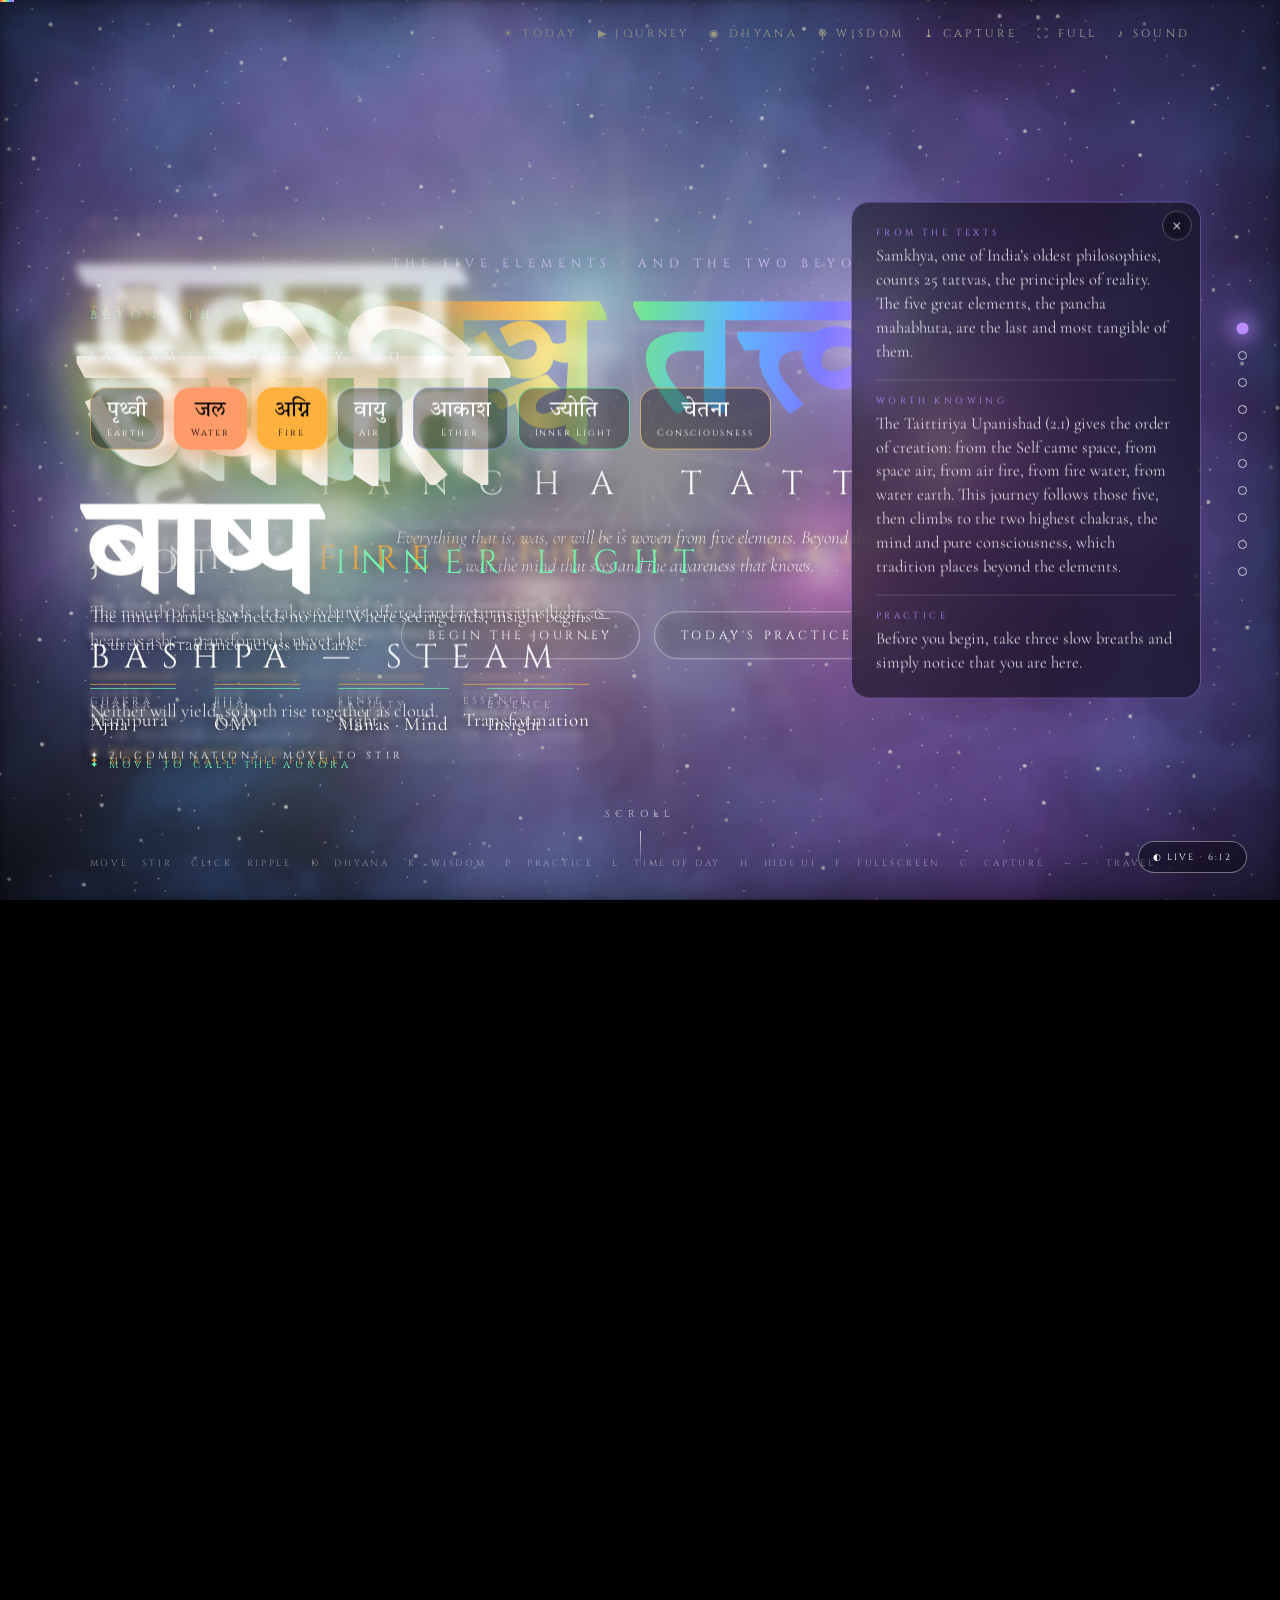
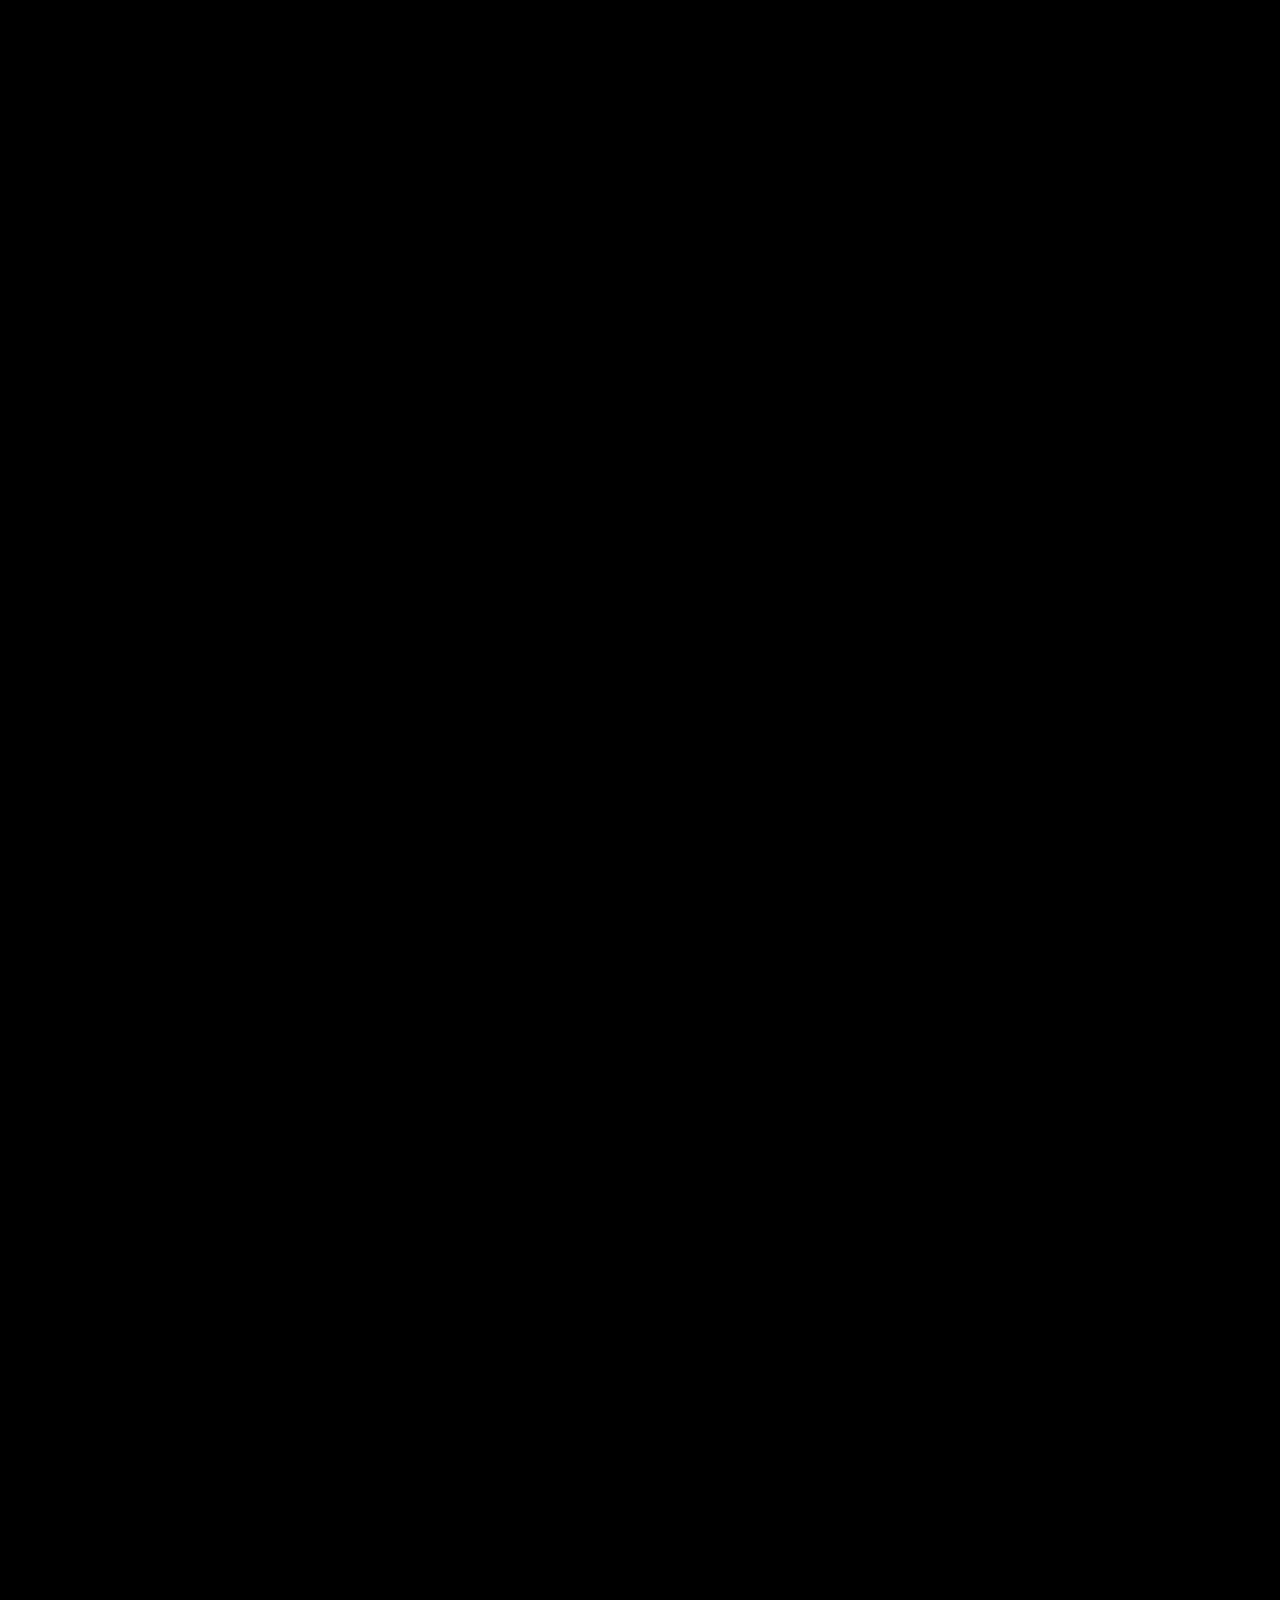
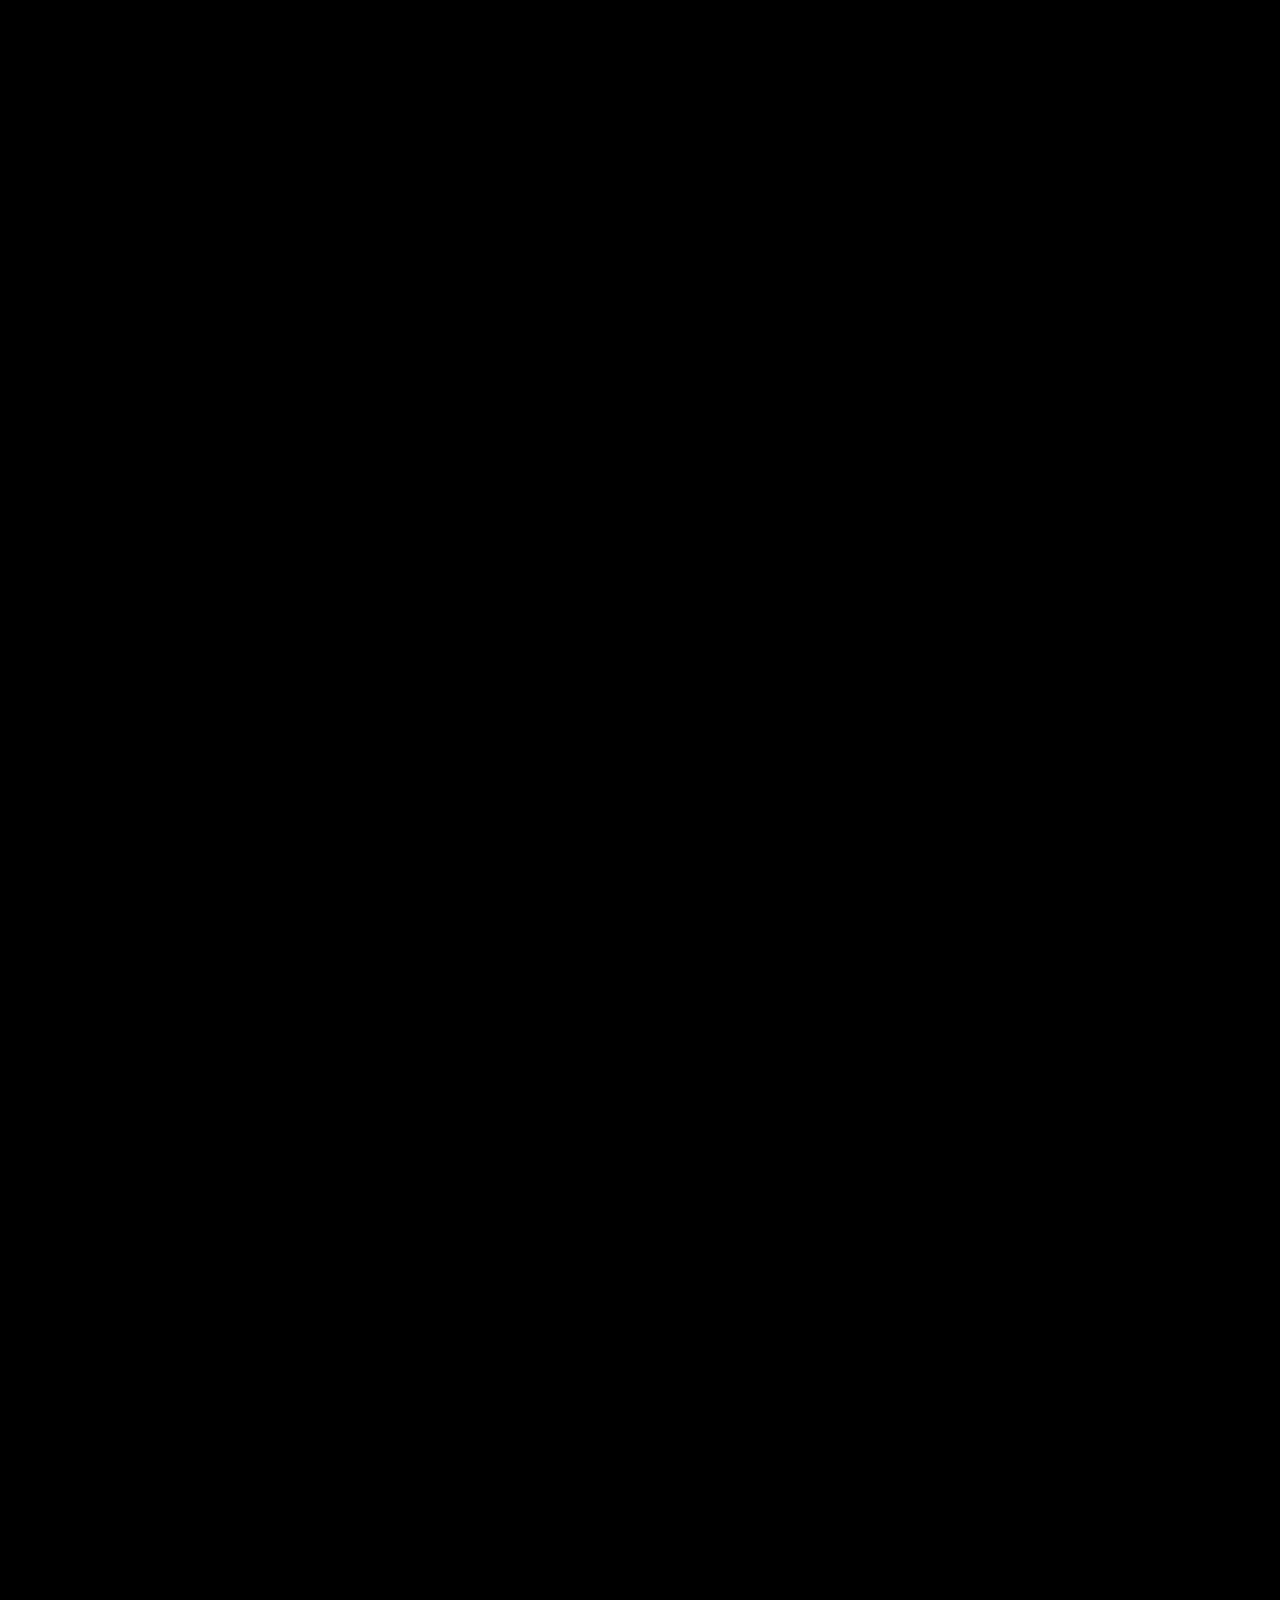
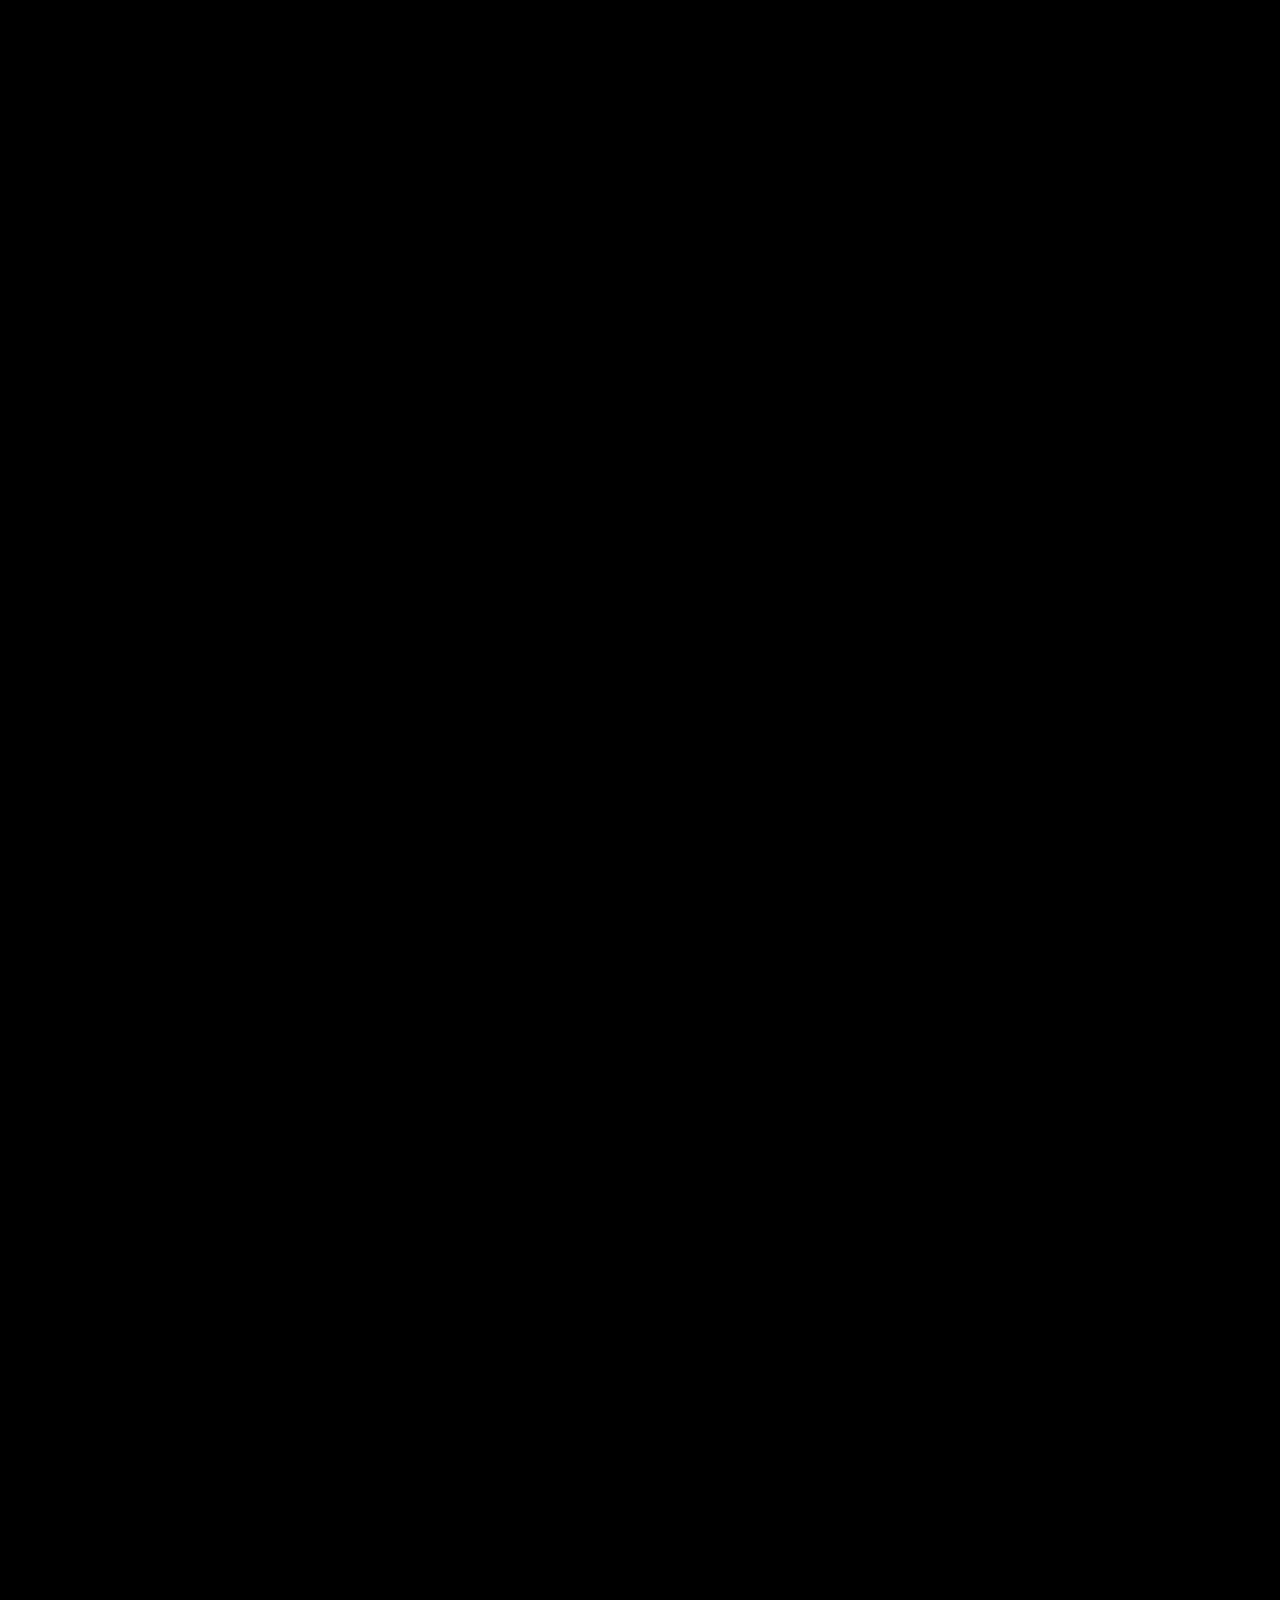
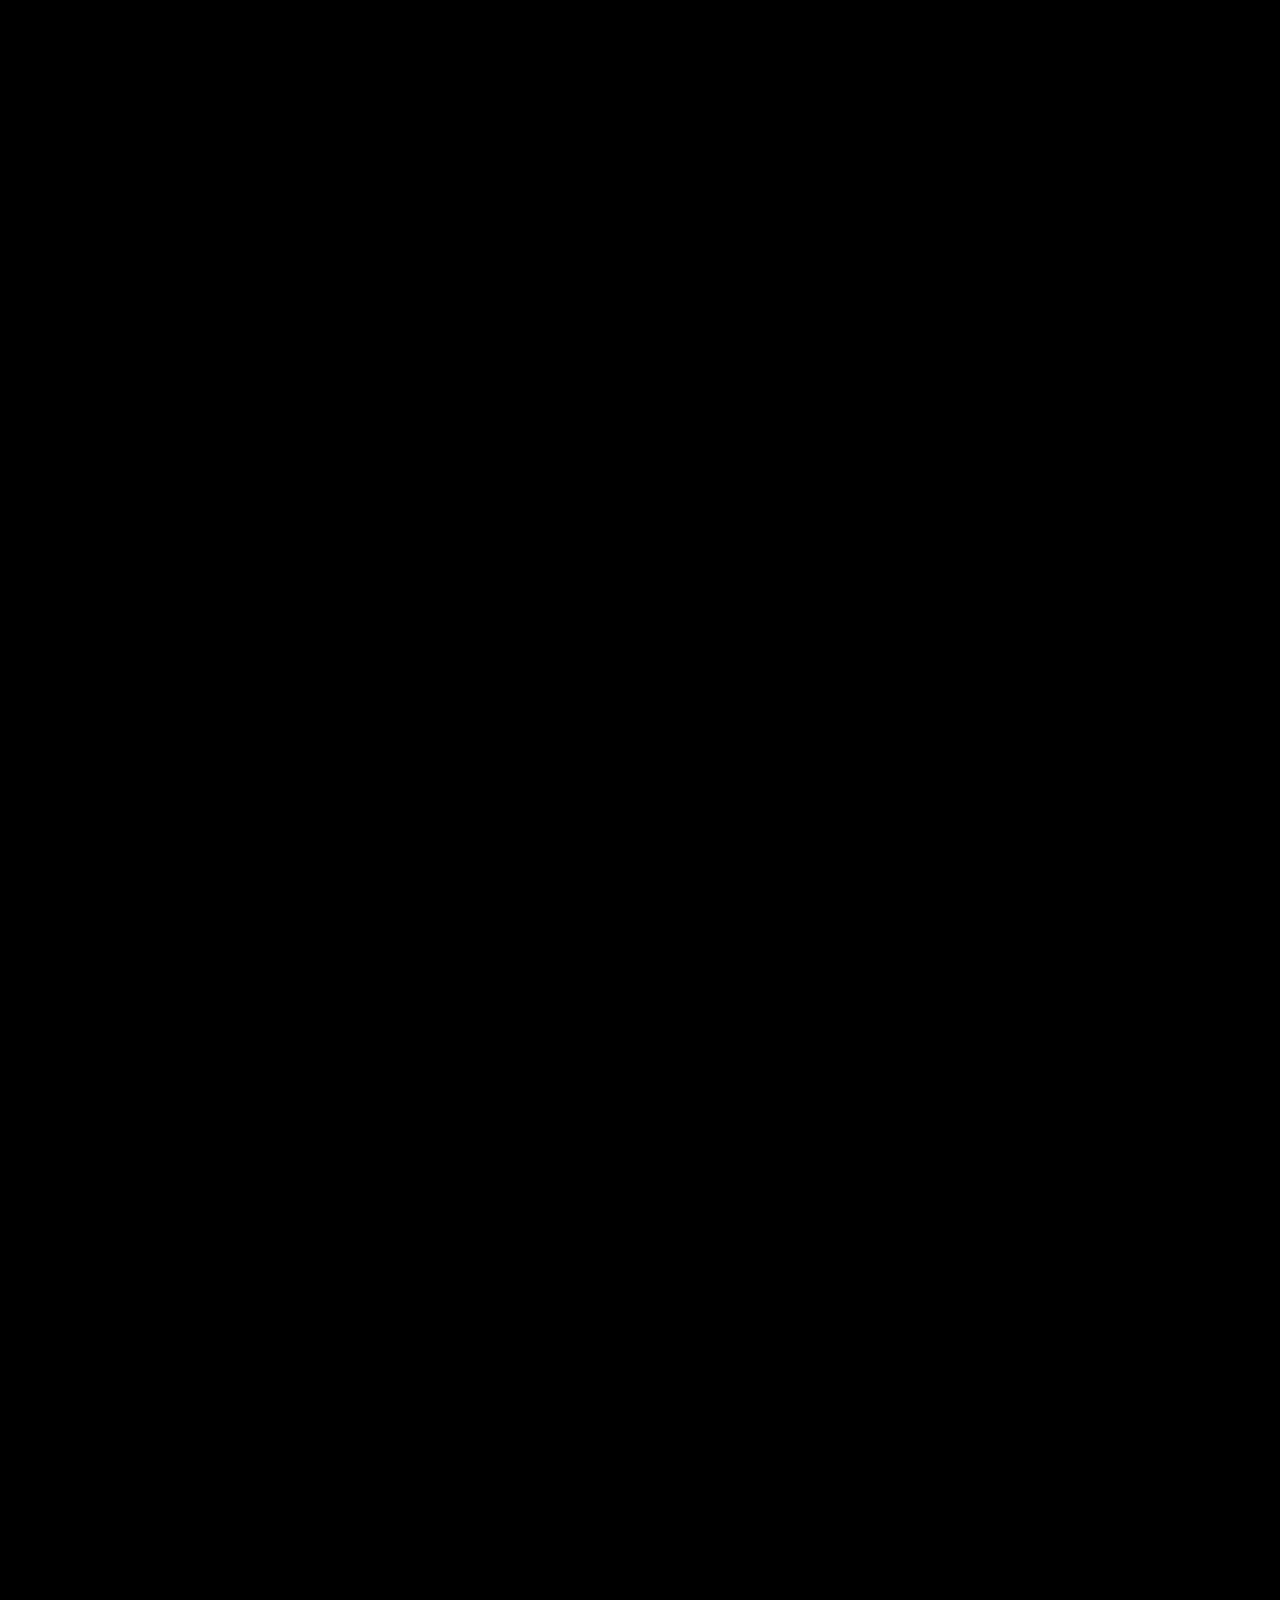
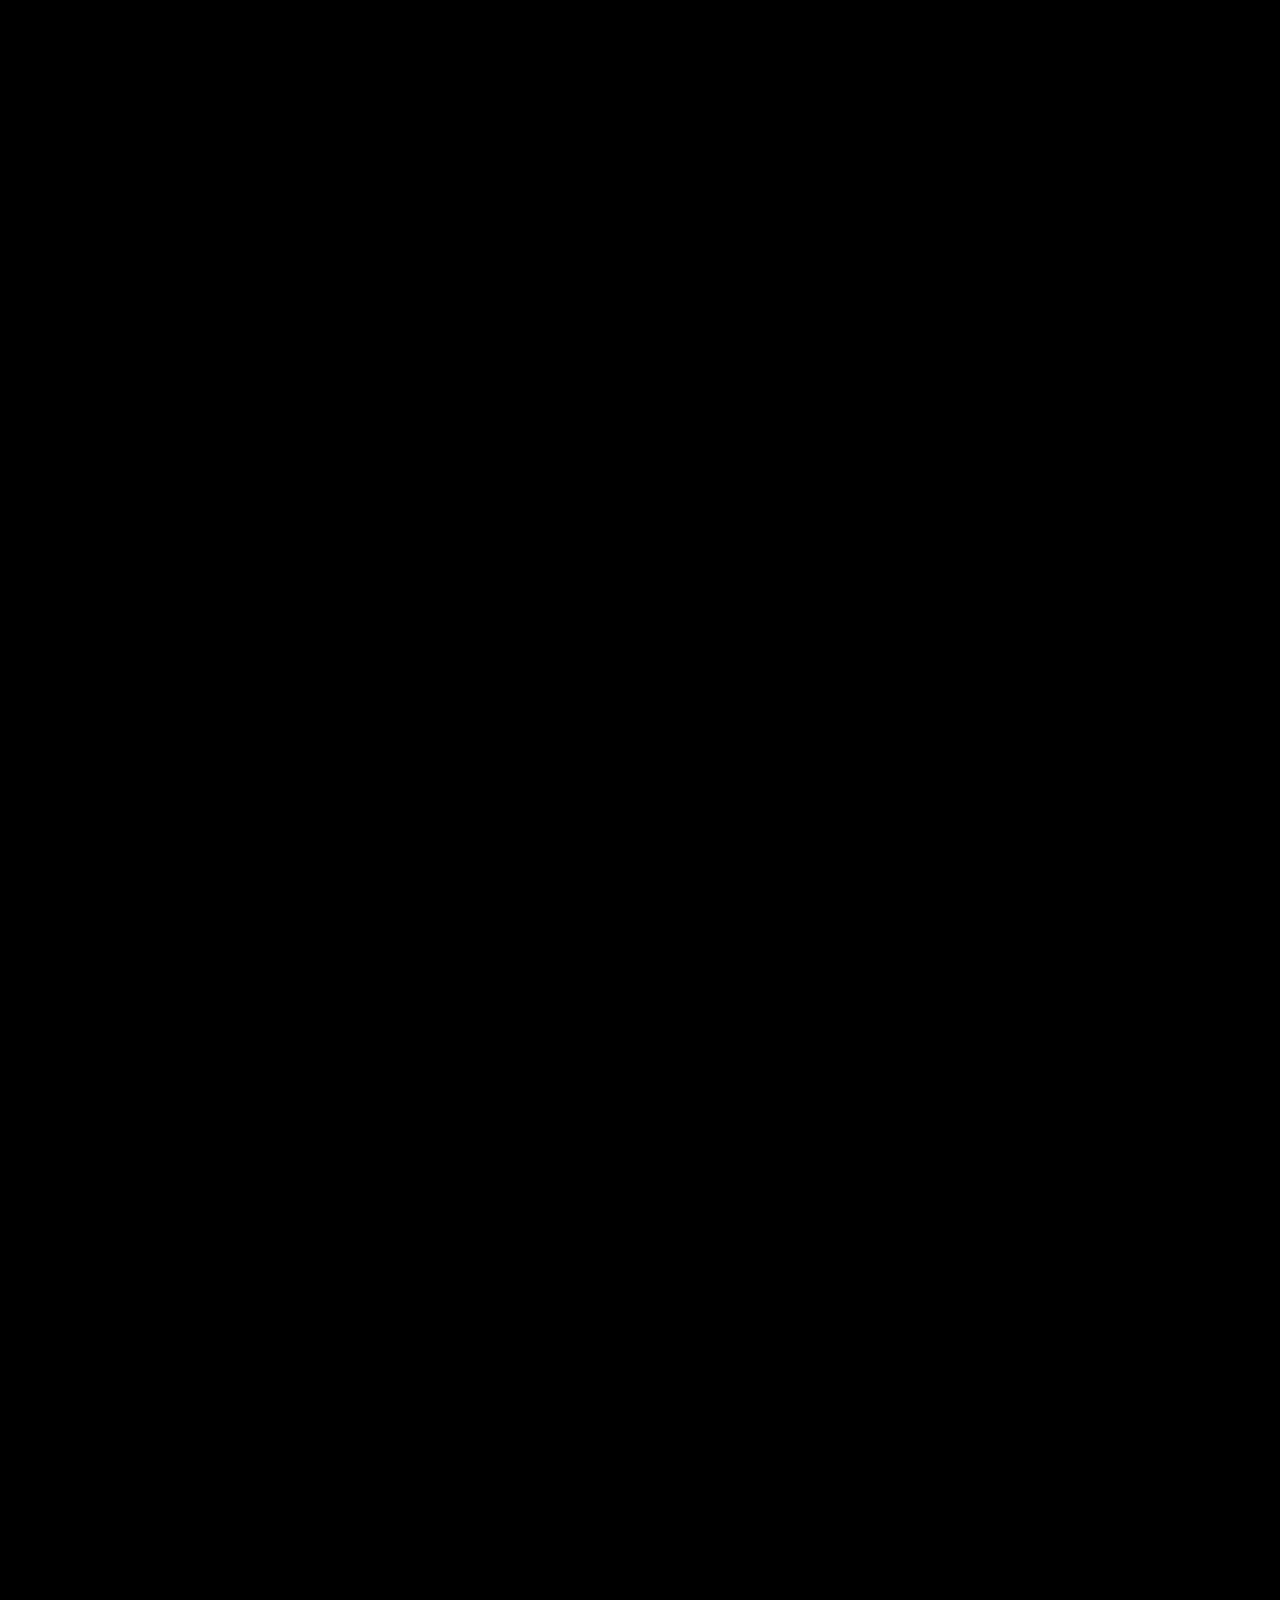
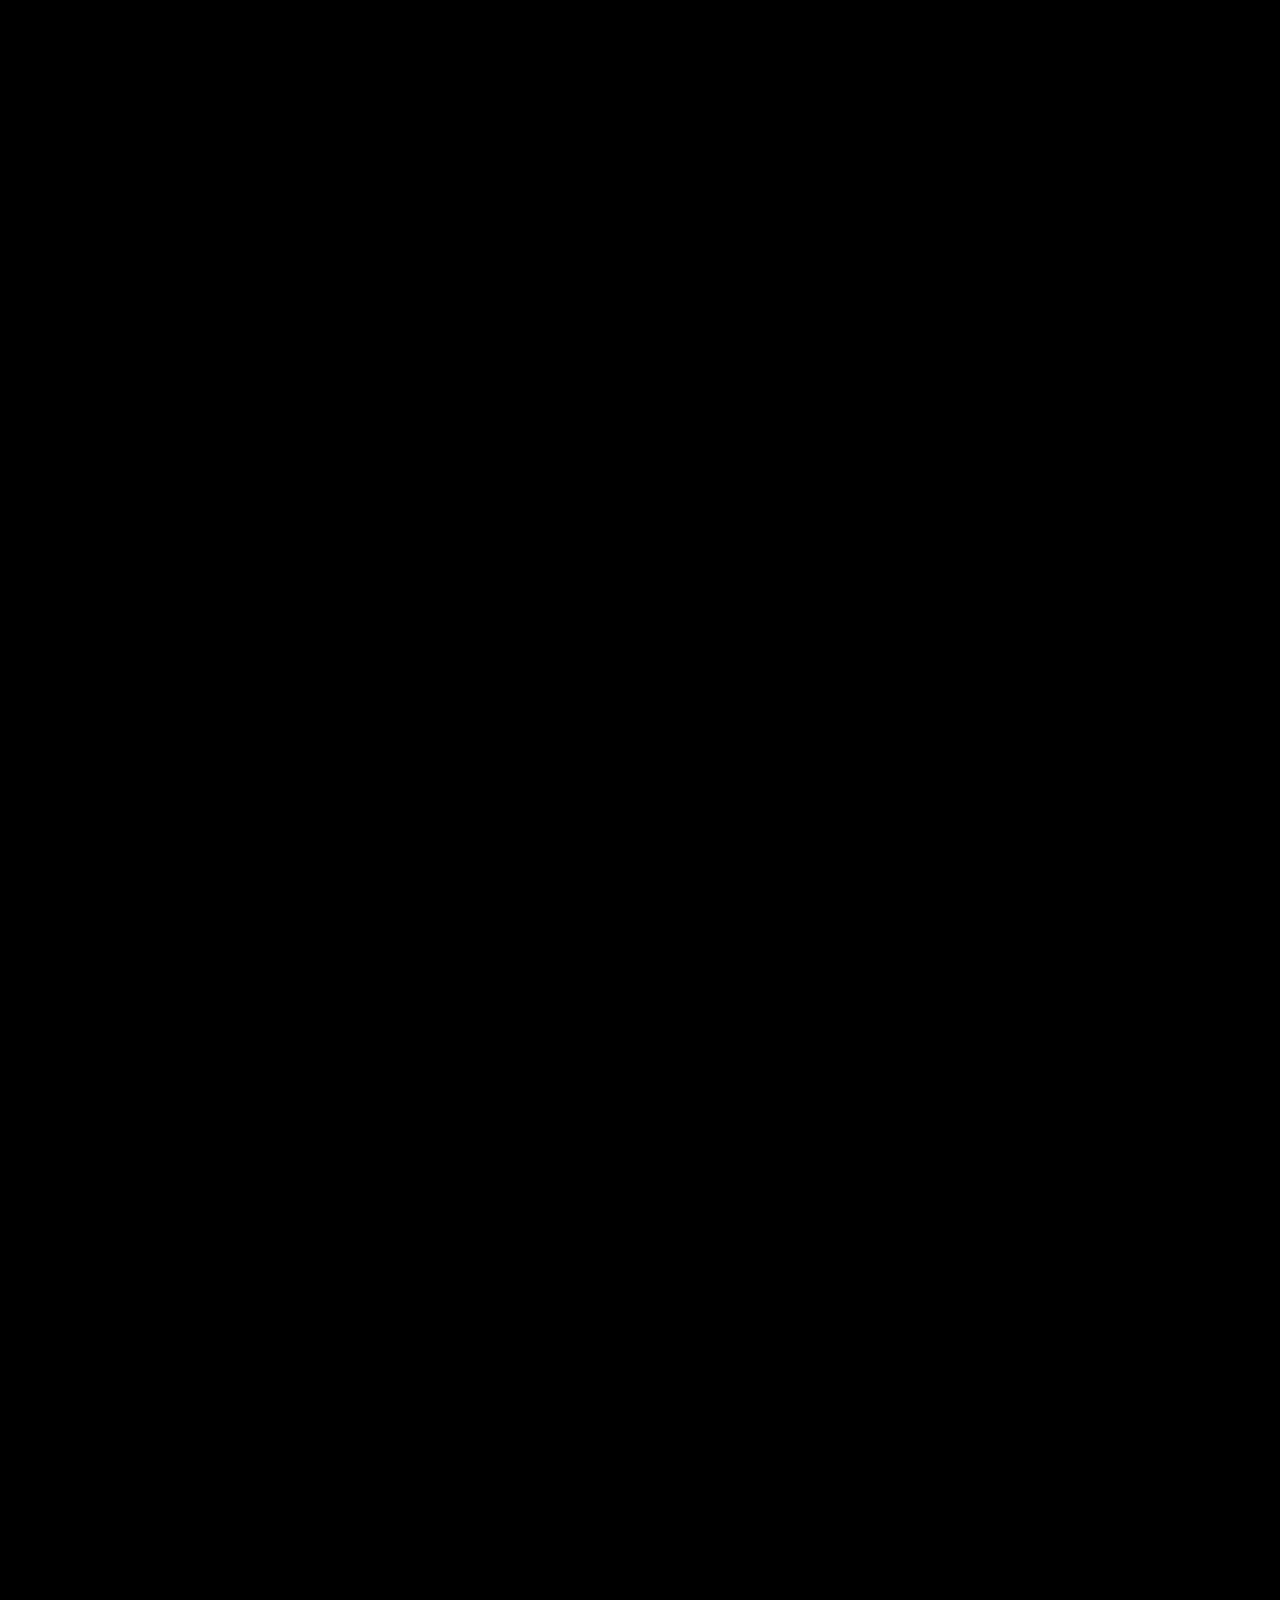
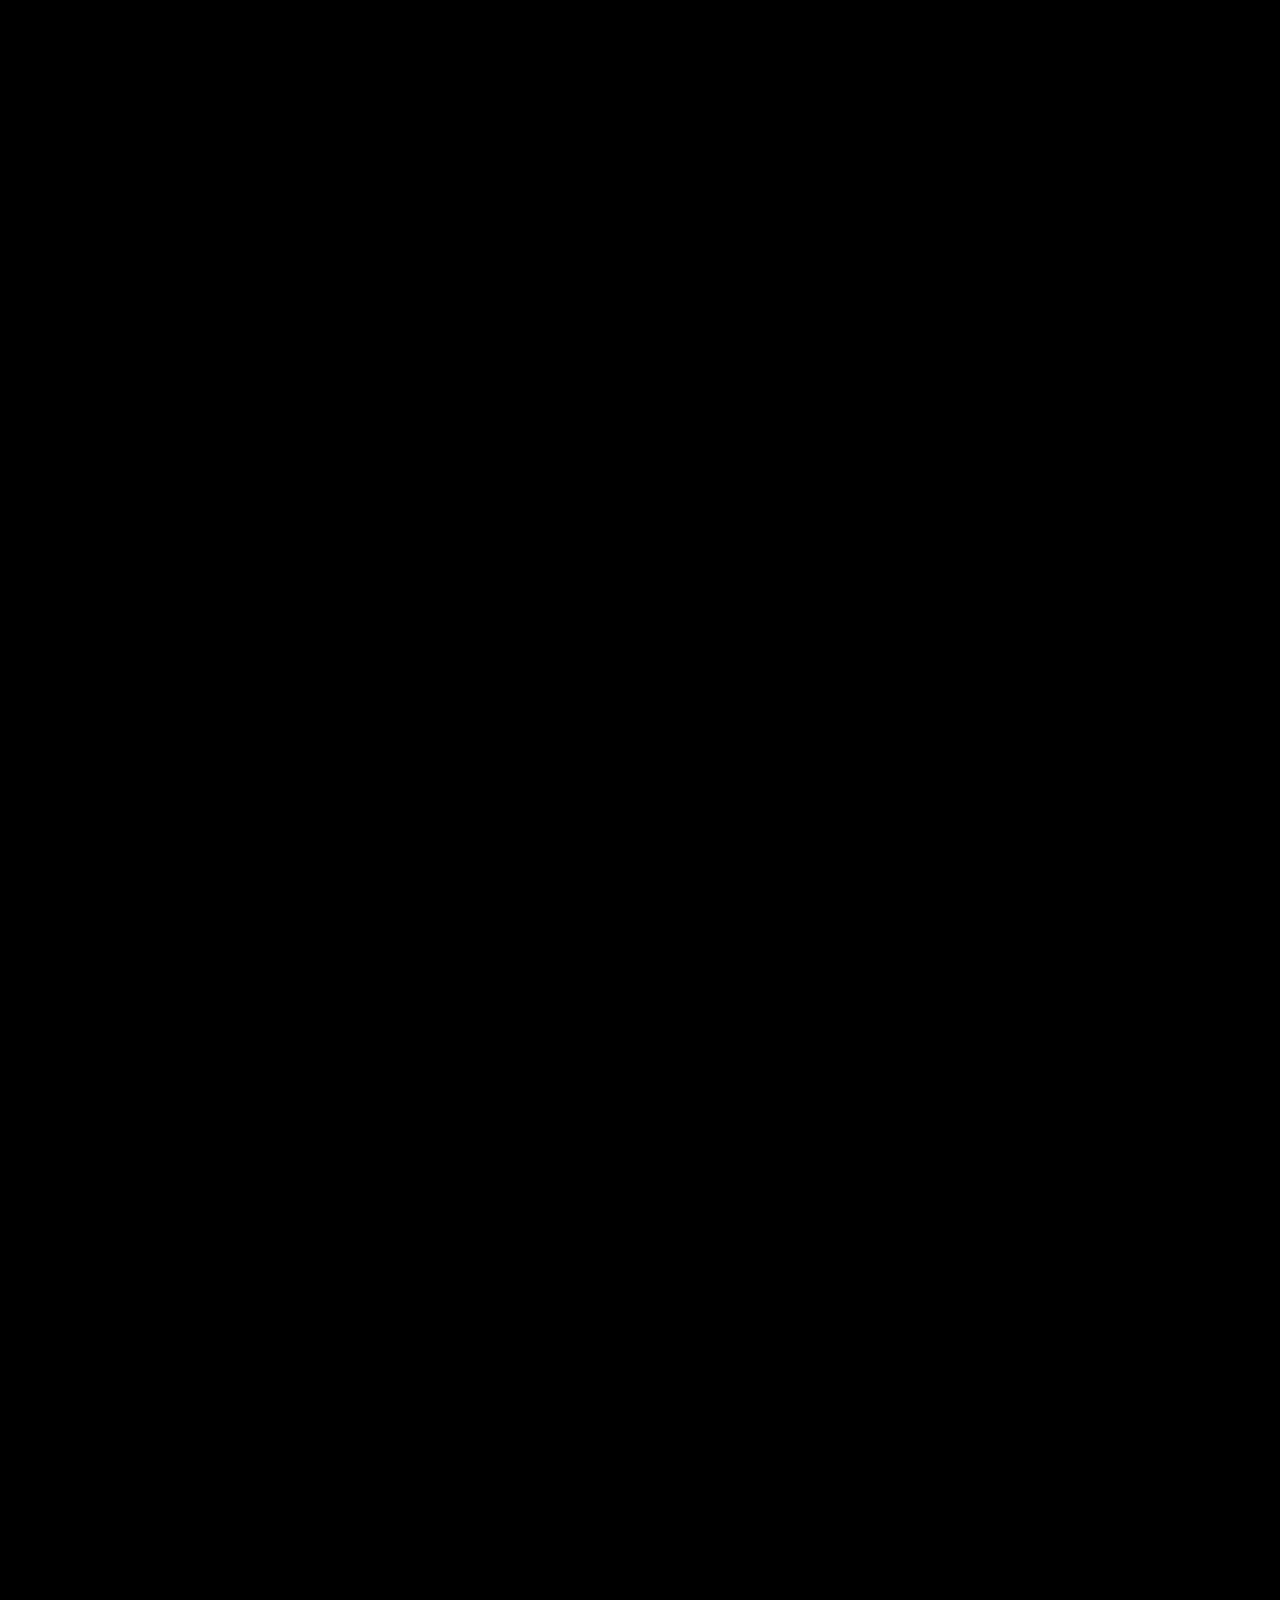
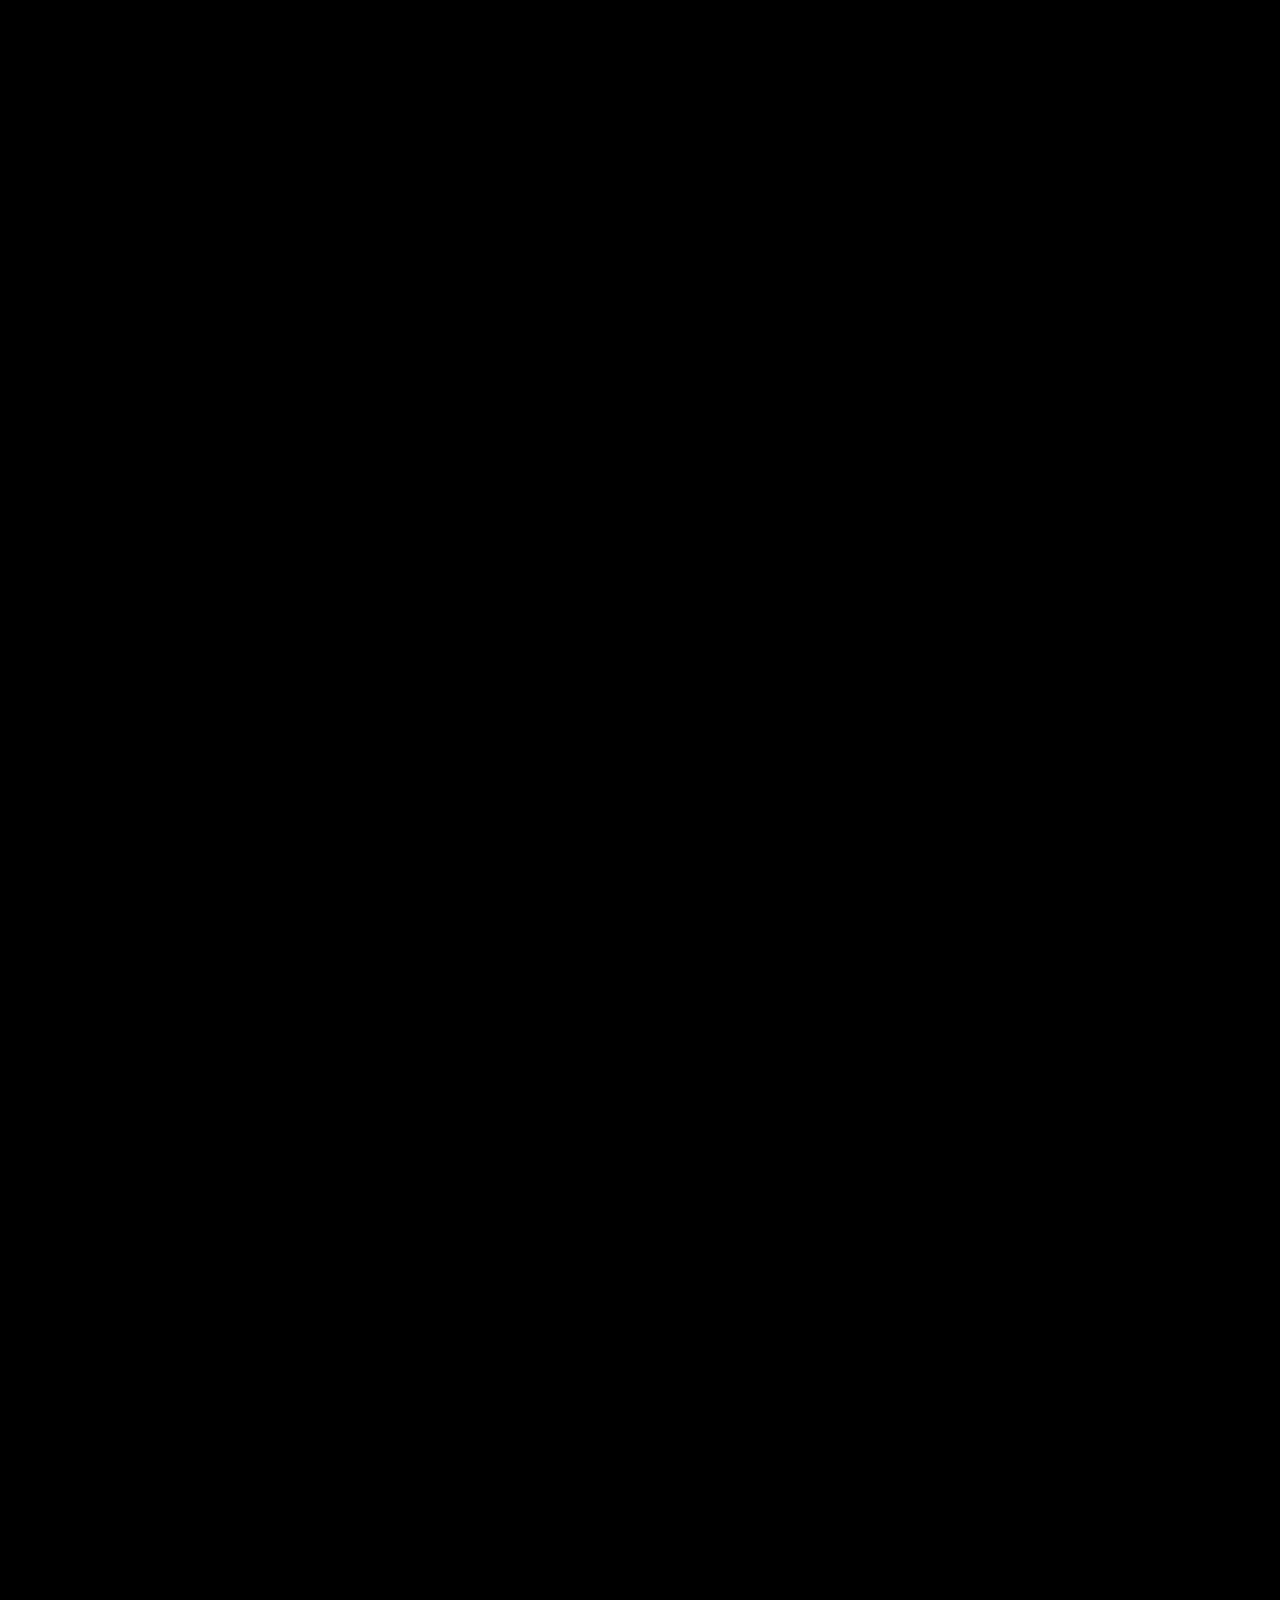
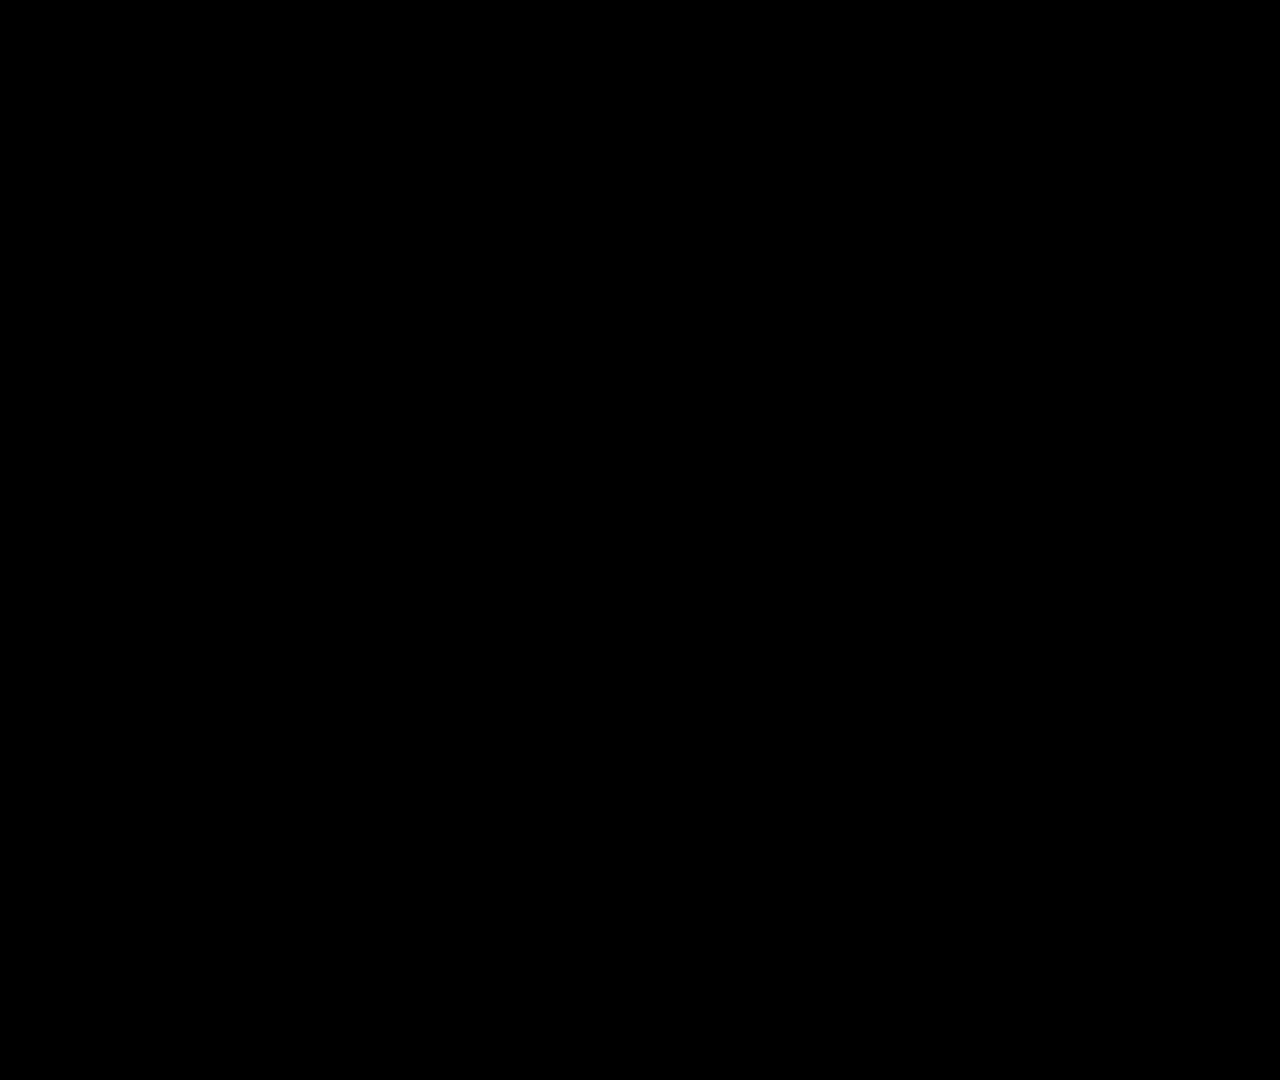
==== index.html @ ddc2164a "Add Pancha Tattva site A scroll journey through the five elements and the two beyond them, with ten " ====
<!doctype html>
<html lang="en">
<head>
<meta charset="utf-8">
<meta name="viewport" content="width=device-width,initial-scale=1">
<title>Pancha Tattva — The Five Elements</title>
<meta name="description" content="A living journey through the five elements — earth, water, fire, air and ether — and the mind and consciousness that lie beyond them, rendered in real time.">
<meta property="og:title" content="Pancha Tattva — The Five Elements">
<meta property="og:description" content="Earth, water, fire, air, ether, and what lies beyond them. Living worlds rendered in your browser.">
<meta name="theme-color" content="#000000">
<link rel="icon" href="data:image/svg+xml,%3Csvg xmlns='http://www.w3.org/2000/svg' viewBox='0 0 100 100'%3E%3Ccircle cx='50' cy='50' r='48' fill='%23120a24'/%3E%3Ccircle cx='50' cy='50' r='20' fill='%23ffd98a'/%3E%3C/svg%3E">
<link rel="preconnect" href="https://fonts.googleapis.com">
<link rel="preconnect" href="https://fonts.gstatic.com" crossorigin>
<link href="https://fonts.googleapis.com/css2?family=Cinzel:wght@400;600&family=Cormorant+Garamond:ital,wght@0,300;0,400;1,300&family=Tiro+Devanagari+Sanskrit&display=swap" rel="stylesheet">
<link rel="stylesheet" href="css/styles.css">
</head>
<body>
<canvas id="gl"></canvas>
<div id="bar"></div>
<div id="load"><div><b>ॐ</b>AWAKENING THE ELEMENTS</div></div>

<header>
  <div>पञ्च तत्त्व &nbsp;·&nbsp; PANCHA TATTVA</div>
  <div class="r"><a id="td">☀ TODAY</a><a id="auto">▶ JOURNEY</a><a id="dh">◉ DHYANA</a><a id="kn">❋ WISDOM</a><a id="cap">⤓ CAPTURE</a><a id="fs">⛶ FULL</a><a id="snd">♪ SOUND</a></div>
</header>

<nav id="nav"></nav>
<div id="hint">SCROLL</div>
<div id="dhy"><div id="ring"><div id="bj">ॐ</div></div><div id="btxt">BREATHE IN</div><div id="gd"></div></div>
<button id="tod" title="Time of day (L)">◐ LIVE</button>
<button id="jno">❋ WISDOM</button>
<aside id="jn"><button id="jnx" aria-label="Hide the wisdom card" title="Hide (K)">×</button><div><small>FROM THE TEXTS</small><p id="jn0"></p></div><div><small>WORTH KNOWING</small><p id="jn1"></p></div><div><small>PRACTICE</small><p id="jn2"></p></div></aside>
<div id="prb"></div>
<section id="pr" aria-label="Today's practice"></section>
<div id="toast"></div>
<div id="keys">MOVE · STIR &nbsp;&nbsp; CLICK · RIPPLE &nbsp;&nbsp; D · DHYANA &nbsp;&nbsp; K · WISDOM &nbsp;&nbsp; P · PRACTICE &nbsp;&nbsp; L · TIME OF DAY &nbsp;&nbsp; H · HIDE UI &nbsp;&nbsp; F · FULLSCREEN &nbsp;&nbsp; C · CAPTURE &nbsp;&nbsp; ← → · TRAVEL</div>

<section class="panel hero">
  <div class="count" style="--c:#d9c7ff">THE FIVE ELEMENTS · AND THE TWO BEYOND</div>
  <h1 class="deva">पञ्च तत्त्व</h1>
  <div class="name">PANCHA TATTVA</div>
  <p class="line">Everything that is, was, or will be is woven from five elements. Beyond them wait the mind that sees and the awareness that knows.</p>
  <div class="btns"><button id="begin">BEGIN THE JOURNEY</button><button id="tdb">TODAY'S PRACTICE</button></div>
</section>
<div id="panels"></div>
<div id="track"></div>

<script src="js/content.js"></script>
<script src="js/shaders.js"></script>
<script src="js/app.js"></script>
</body>
</html>
---- css/styles.css ----
:root{--accent:#f4d9a0}
*{box-sizing:border-box;margin:0;padding:0}
html{scrollbar-width:none;background:#000}
html::-webkit-scrollbar{display:none}
body{background:#000;color:#fff;font-family:'Cormorant Garamond',Georgia,serif;overflow-x:hidden}
#gl{position:fixed;inset:0;width:100vw;height:100vh;height:100lvh;display:block}
#track{position:relative;width:1px}
.panel{position:fixed;inset:0;display:flex;flex-direction:column;justify-content:flex-end;
  padding:0 7vw 13vh;pointer-events:none;opacity:0;will-change:opacity,transform,filter}
.panel::before{content:"";position:absolute;inset:0;z-index:-1;
  background:linear-gradient(75deg,rgba(0,0,0,.62) 0%,rgba(0,0,0,.25) 38%,transparent 62%)}
.count{font-family:'Cinzel',serif;letter-spacing:.5em;font-size:12px;color:var(--c);margin-bottom:1.2vh;
  text-shadow:0 0 18px rgba(0,0,0,.8)}
.deva{font-family:'Tiro Devanagari Sanskrit','Nirmala UI','Mangal',serif;font-size:clamp(84px,15vw,250px);line-height:1.05;
  color:#fff;text-shadow:0 0 60px var(--c),0 4px 40px rgba(0,0,0,.55);margin-left:-.04em}
.name{font-family:'Cinzel',serif;font-weight:400;font-size:clamp(20px,2.6vw,40px);letter-spacing:.42em;margin-top:.6vh;
  text-shadow:0 2px 24px rgba(0,0,0,.8)}
.name span{color:var(--c)}
.line{max-width:520px;font-size:clamp(17px,1.45vw,23px);font-weight:300;line-height:1.5;margin-top:2vh;
  color:rgba(255,255,255,.88);text-shadow:0 1px 16px rgba(0,0,0,.9)}
.meta{display:flex;gap:clamp(18px,3vw,54px);margin-top:3.2vh;flex-wrap:wrap}
.meta div{border-top:1px solid color-mix(in srgb,var(--c) 70%,transparent);padding-top:9px;min-width:86px}
.meta small{display:block;font-family:'Cinzel',serif;font-size:10px;letter-spacing:.32em;color:rgba(255,255,255,.6)}
.meta b{font-weight:400;font-size:19px;letter-spacing:.04em;text-shadow:0 1px 12px rgba(0,0,0,.9)}
.hero{justify-content:center;align-items:center;text-align:center;padding:0 6vw}
.hero::before{background:radial-gradient(ellipse at center,rgba(0,0,0,.35),transparent 65%)}
.hero .deva{font-size:clamp(70px,13vw,210px);--c:#b98cff;
  background:linear-gradient(100deg,#ff5a4d,#ff9d3c,#ffe169,#6fe39a,#5fb8ff,#7d7bff,#d79bff);
  -webkit-background-clip:text;background-clip:text;color:transparent;text-shadow:none;
  filter:drop-shadow(0 0 40px rgba(170,120,255,.45))}
.hero .name{letter-spacing:.9em;margin-right:-.9em}
.hero .line{margin-inline:auto;font-style:italic}
.btns{display:flex;flex-wrap:wrap;gap:14px;margin-top:4.5vh;justify-content:center;pointer-events:auto}
button{font-family:'Cinzel',serif;letter-spacing:.3em;font-size:12px;color:#fff;cursor:pointer;
  background:rgba(255,255,255,.06);border:1px solid rgba(255,255,255,.4);padding:15px 26px;border-radius:40px;
  backdrop-filter:blur(8px);transition:.35s}
button:hover{background:#fff;color:#000;box-shadow:0 0 40px rgba(255,255,255,.5)}
header{position:fixed;top:0;left:0;right:0;display:flex;justify-content:space-between;align-items:center;
  padding:26px 7vw;z-index:5;font-family:'Cinzel',serif;letter-spacing:.42em;font-size:12px;mix-blend-mode:difference}
header .r{display:flex;gap:20px}
header a,header>div:first-child{white-space:nowrap}
@media(max-width:1380px){header>div:first-child{display:none}header{justify-content:flex-end}}
header a{color:#fff;text-decoration:none;cursor:pointer;opacity:.75}
header a:hover{opacity:1}
nav{position:fixed;right:2.6vw;top:50%;transform:translateY(-50%);z-index:5;display:flex;flex-direction:column;gap:18px;align-items:flex-end}
nav a{display:flex;align-items:center;gap:12px;cursor:pointer;font-family:'Cinzel',serif;font-size:10px;letter-spacing:.3em;color:#fff}
nav a i{width:9px;height:9px;border-radius:50%;border:1px solid rgba(255,255,255,.7);transition:.4s;display:block}
nav a span{opacity:0;transform:translateX(8px);transition:.35s;text-shadow:0 0 10px #000}
nav a:hover span,nav a.on span{opacity:.9;transform:none}
nav a.on i{background:var(--c);border-color:var(--c);box-shadow:0 0 16px 3px var(--c);transform:scale(1.35)}
#bar{position:fixed;left:0;top:0;height:2px;width:100%;transform-origin:0 50%;transform:scaleX(0);z-index:6;
  background:linear-gradient(90deg,#ff5a4d,#ff9d3c,#ffe169,#6fe39a,#5fb8ff,#7d7bff,#d79bff)}
#hint{position:fixed;bottom:3.5vh;left:50%;transform:translateX(-50%);z-index:5;font-family:'Cinzel',serif;
  font-size:10px;letter-spacing:.5em;opacity:.7;display:flex;flex-direction:column;align-items:center;gap:10px;transition:opacity .6s}
#hint::after{content:"";width:1px;height:38px;background:linear-gradient(#fff,transparent);animation:drip 2s infinite}
@keyframes drip{0%{transform:scaleY(0);transform-origin:top}50%{transform:scaleY(1);transform-origin:top}51%{transform-origin:bottom}100%{transform:scaleY(0);transform-origin:bottom}}
#load{position:fixed;inset:0;background:#000;z-index:20;display:grid;place-items:center;transition:opacity 1.4s;
  font-family:'Cinzel',serif;letter-spacing:.6em;font-size:12px}
#load b{font-family:'Tiro Devanagari Sanskrit','Nirmala UI',serif;font-size:90px;font-weight:400;display:block;text-align:center;
  animation:om 2.4s ease-in-out infinite;margin-bottom:18px}
@keyframes om{50%{opacity:.35;transform:scale(.94)}}
.bija{position:absolute;right:11vw;top:50%;transform:translateY(-50%);font-family:'Tiro Devanagari Sanskrit','Nirmala UI',serif;
  font-size:min(46vh,34vw);line-height:1;color:transparent;-webkit-text-stroke:1px var(--c);opacity:.4;
  animation:bp 7s ease-in-out infinite;filter:drop-shadow(0 0 24px var(--c))}
@keyframes bp{50%{opacity:.14;transform:translateY(-50%) scale(1.06)}}
header,nav,#keys{transition:opacity .6s}
body.pure header,body.pure nav,body.pure .panel,body.pure #hint,body.pure #keys,body.dhyana .panel,body.dhyana #hint{opacity:0!important;pointer-events:none}
body.pure .btns,body.dhyana .btns{pointer-events:none}
#dhy{position:fixed;inset:0;display:grid;place-items:center;pointer-events:none;opacity:0;transition:opacity 1.2s;z-index:4}
body.dhyana #dhy{opacity:1}
#ring{grid-area:1/1;width:min(46vh,70vw);aspect-ratio:1;border-radius:50%;border:1px solid var(--accent);display:grid;place-items:center;
  box-shadow:0 0 70px var(--accent),inset 0 0 70px color-mix(in srgb,var(--accent) 45%,transparent);background:radial-gradient(circle,rgba(0,0,0,.25),transparent 70%)}
#bj{font-family:'Tiro Devanagari Sanskrit','Nirmala UI',serif;font-size:min(17vh,26vw);text-shadow:0 0 40px var(--accent)}
#btxt{grid-area:1/1;align-self:end;margin-bottom:19vh;font-family:'Cinzel',serif;letter-spacing:.7em;font-size:13px;text-shadow:0 0 14px #000}
#toast{position:fixed;top:11vh;left:50%;transform:translateX(-50%);z-index:9;font-family:'Cinzel',serif;font-size:11px;letter-spacing:.3em;
  background:rgba(0,0,0,.55);border:1px solid rgba(255,255,255,.25);padding:12px 22px;border-radius:30px;opacity:0;transition:opacity .5s;
  pointer-events:none;backdrop-filter:blur(8px);white-space:nowrap}
#keys{position:fixed;left:7vw;bottom:3.5vh;z-index:5;font-family:'Cinzel',serif;font-size:9px;letter-spacing:.3em;opacity:.45}
.panel .btns{justify-content:flex-start;margin-top:3.5vh}
.tip{margin-top:2.6vh;font-family:'Cinzel',serif;font-size:10px;letter-spacing:.42em;color:var(--c);text-shadow:0 0 12px #000}
.chips{display:flex;flex-wrap:wrap;gap:10px;pointer-events:auto;margin:1.4vh 0 2.6vh;max-width:820px}
.chip{padding:9px 16px 10px;display:flex;flex-direction:column;align-items:center;gap:1px;border-radius:16px;letter-spacing:.22em;font-size:9px;
  border-color:color-mix(in srgb,var(--c) 65%,transparent);background:rgba(0,0,0,.35)}
.chip b{font-family:'Tiro Devanagari Sanskrit','Nirmala UI',serif;font-size:22px;font-weight:400;letter-spacing:0;line-height:1.25}
.chip:hover,.chip.on{background:var(--c);color:#000;box-shadow:0 0 30px var(--c)}
.eq{font-family:'Cinzel',serif;letter-spacing:.38em;font-size:12px;opacity:.85;text-shadow:0 0 12px #000}
.mix .deva{font-size:clamp(64px,10.5vw,180px)}
body.pure .chips,body.dhyana .chips{pointer-events:none}
#jn{position:fixed;right:calc(2.6vw + 46px);top:50%;transform:translateY(-50%);width:min(350px,30vw);z-index:4;padding:24px 24px 22px;
  border-radius:18px;background:rgba(6,6,12,.52);border:1px solid color-mix(in srgb,var(--accent) 45%,transparent);
  backdrop-filter:blur(14px);opacity:0;pointer-events:none;transition:opacity .45s;display:grid;gap:15px}
body.kn #jn{opacity:1}
body.kn #jn.sw{opacity:0}
#jn small{font-family:'Cinzel',serif;font-size:9px;letter-spacing:.38em;color:var(--accent);display:block;margin-bottom:6px}
#jn p{font-size:16.5px;line-height:1.45;font-weight:300;color:rgba(255,255,255,.93)}
#jn div+div{border-top:1px solid rgba(255,255,255,.14);padding-top:14px}
body.pure #jn,body.dhyana #jn{opacity:0!important}
body.kn .bija{opacity:.1!important;animation:none}
body.kn nav a span{display:none}
body.kn #jn{pointer-events:auto}
#jnx,#prx{position:absolute;top:8px;right:8px;padding:0;width:30px;height:30px;border-radius:50%;font-size:17px;letter-spacing:0;line-height:1;
  border-color:rgba(255,255,255,.25);background:transparent;font-family:Georgia,serif}
#jno{position:fixed;right:calc(2.6vw + 46px);top:50%;transform:translateY(-50%);z-index:4;padding:11px 16px;font-size:10px;
  border-color:color-mix(in srgb,var(--accent) 55%,transparent);background:rgba(6,6,12,.45);transition:opacity .45s,background .35s,color .35s}
body.kn #jno,body.pure #jno,body.dhyana #jno{opacity:0;pointer-events:none}
body.pure #jn,body.dhyana #jn,body.kn #jn.sw{pointer-events:none}
header a{letter-spacing:.3em;font-size:11px}
@media(max-width:900px){#jno{top:9vh;transform:none;right:5vw}}
body.dhyana #keys{opacity:0!important}
#gd{grid-area:1/1;align-self:end;margin-bottom:4.5vh;max-width:min(620px,86vw);text-align:center;font-size:18px;font-style:italic;
  font-weight:300;line-height:1.45;text-shadow:0 1px 14px #000,0 0 30px #000;padding:0 16px}
@media(max-width:900px){#jn{left:5vw;right:5vw;width:auto;top:10vh;transform:none}#jn p{font-size:15px}}
@media(max-width:900px){#keys{display:none}#cap,#fs{display:none}header .r{gap:16px}}
#tod{position:fixed;right:2.6vw;bottom:3vh;z-index:5;padding:9px 14px;font-size:9px;letter-spacing:.24em;background:rgba(6,6,12,.42);
  font-variant-numeric:tabular-nums;transition:opacity .6s,background .35s,color .35s}
body.pure #tod,body.dhyana #tod{opacity:0;pointer-events:none}
#prb{position:fixed;inset:0;background:rgba(0,0,0,.55);z-index:7;opacity:0;pointer-events:none;transition:opacity .4s}
#pr{--pc:#f4d9a0;position:fixed;left:50%;top:50%;transform:translate(-50%,-47%);width:min(440px,90vw);max-height:90vh;overflow:auto;z-index:8;
  padding:30px 30px 24px;border-radius:22px;background:rgba(8,8,16,.74);border:1px solid color-mix(in srgb,var(--pc) 50%,transparent);
  backdrop-filter:blur(18px);opacity:0;pointer-events:none;transition:opacity .4s,transform .4s;text-align:center;display:grid;gap:12px;justify-items:center}
body.pr #prb{opacity:1;pointer-events:auto}
body.pr #pr{opacity:1;pointer-events:auto;transform:translate(-50%,-50%)}
#pr small{font-family:'Cinzel',serif;font-size:9px;letter-spacing:.36em;color:var(--pc)}
#pr h3{font-family:'Tiro Devanagari Sanskrit','Nirmala UI',serif;font-weight:400;font-size:64px;line-height:1.15;text-shadow:0 0 40px var(--pc)}
#pr .nm{font-family:'Cinzel',serif;letter-spacing:.4em;font-size:14px}
#pr p{font-size:17px;line-height:1.45;font-weight:300;color:rgba(255,255,255,.93)}
.durs{display:flex;gap:8px}
.dur{padding:9px 16px;font-size:10px}
.dur.on{background:#fff;color:#000}
#prgo{background:var(--pc);color:#000;border-color:var(--pc);width:100%}
.wk{display:flex;gap:11px;margin-top:6px}
.wk span{display:grid;justify-items:center;gap:6px;font-family:'Cinzel',serif;font-size:9px;opacity:.85}
.wk i{width:14px;height:14px;border-radius:50%;border:1px solid rgba(255,255,255,.45);display:block}
.wk i.d{background:var(--pc);border-color:var(--pc);box-shadow:0 0 12px var(--pc)}
.wk i.t{outline:1px solid rgba(255,255,255,.55);outline-offset:3px}
#pr .st{font-family:'Cinzel',serif;font-size:10px;letter-spacing:.26em}
#pr small.nt{color:rgba(255,255,255,.45);letter-spacing:.22em}
#btxt{font-variant-numeric:tabular-nums;white-space:nowrap}
a:focus-visible,button:focus-visible{outline:2px solid var(--accent);outline-offset:4px;border-radius:6px}
@media(max-width:700px){header{padding:18px 5vw}header .r{gap:13px}#auto{display:none}header a{font-size:9px;letter-spacing:.14em}
  .hero .name{letter-spacing:.5em;margin-right:-.5em}.mix .deva{font-size:52px}.chips{gap:7px;margin:1vh 0 1.8vh}
  .chip{padding:6px 10px 7px}.chip b{font-size:17px}#gd{font-size:15px}#btxt{margin-bottom:22vh}
  #toast{white-space:normal;text-align:center;width:max-content;max-width:88vw;line-height:1.6}.line{font-size:16px}}
@media(max-width:700px){nav a span{display:none}.panel{padding:0 7vw 12vh}.bija{right:5vw;top:24%;font-size:34vw}header>div:first-child{display:none}header{justify-content:flex-end}}
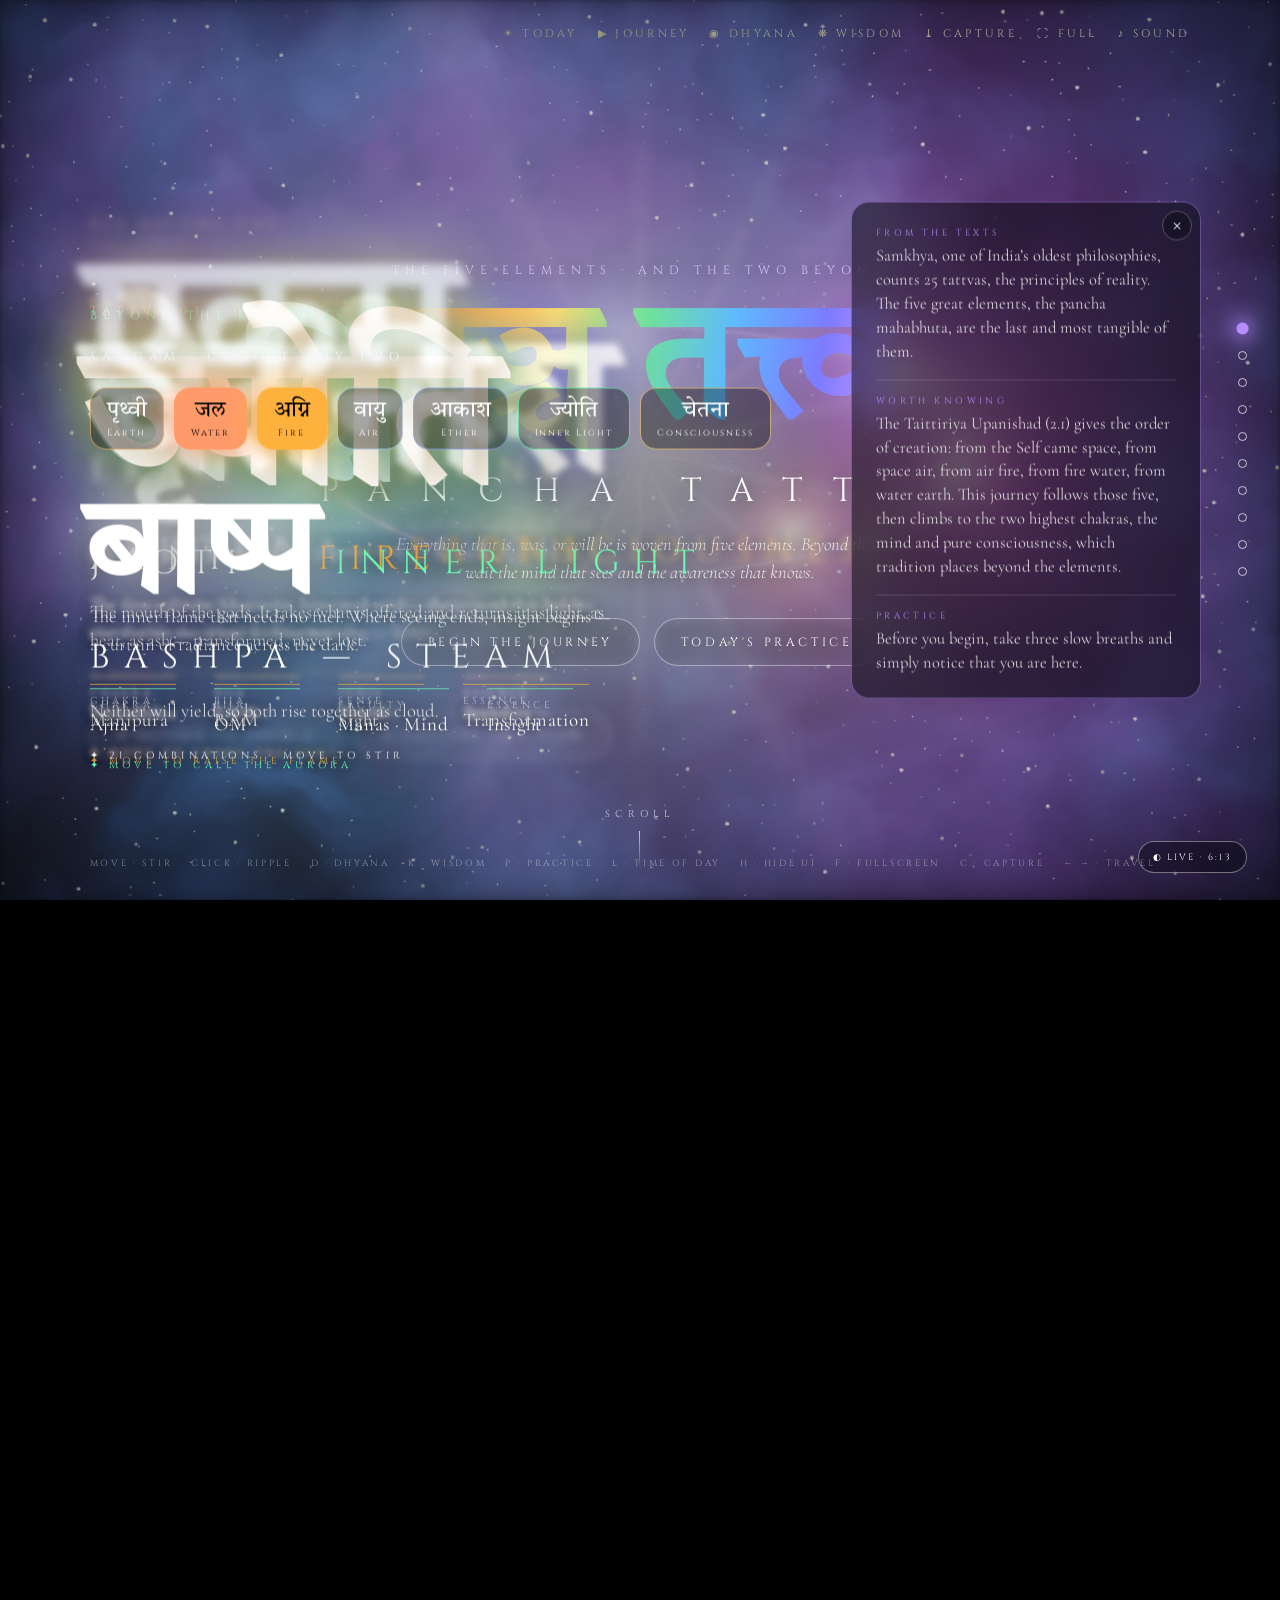
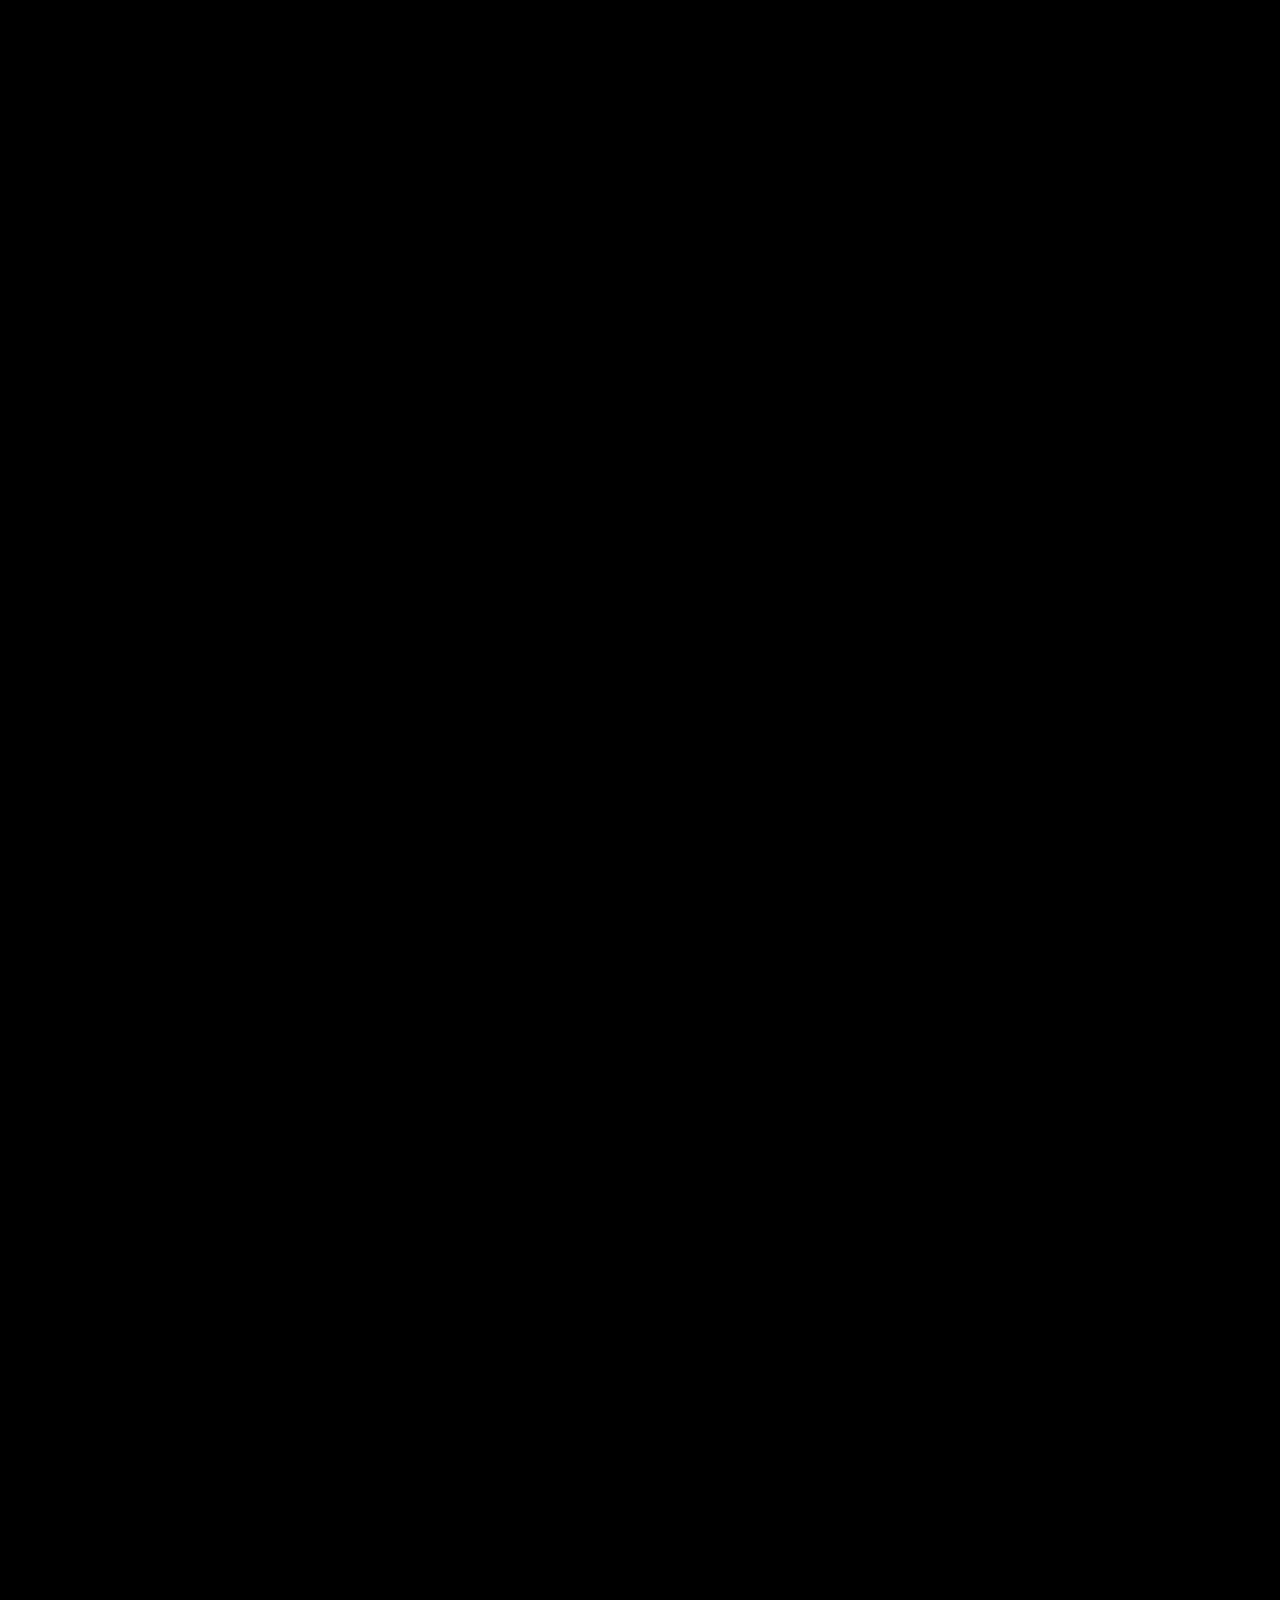
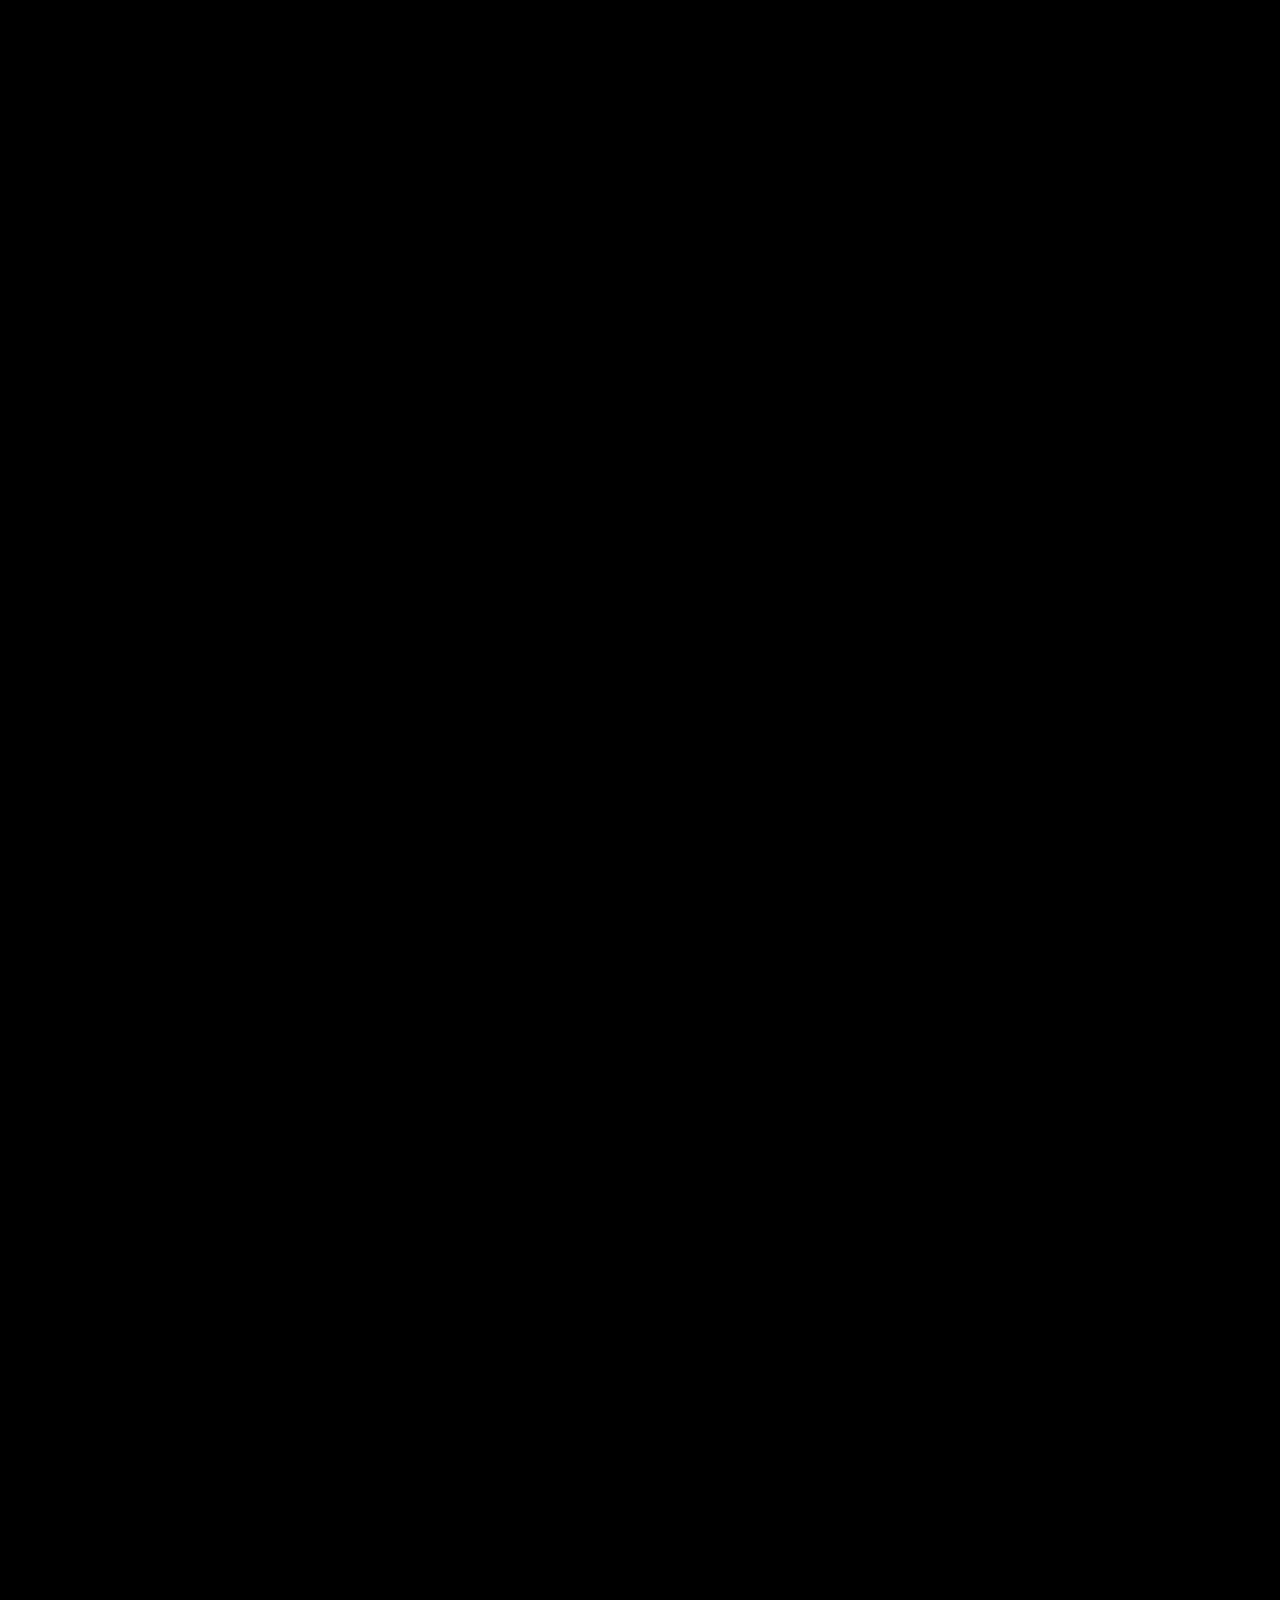
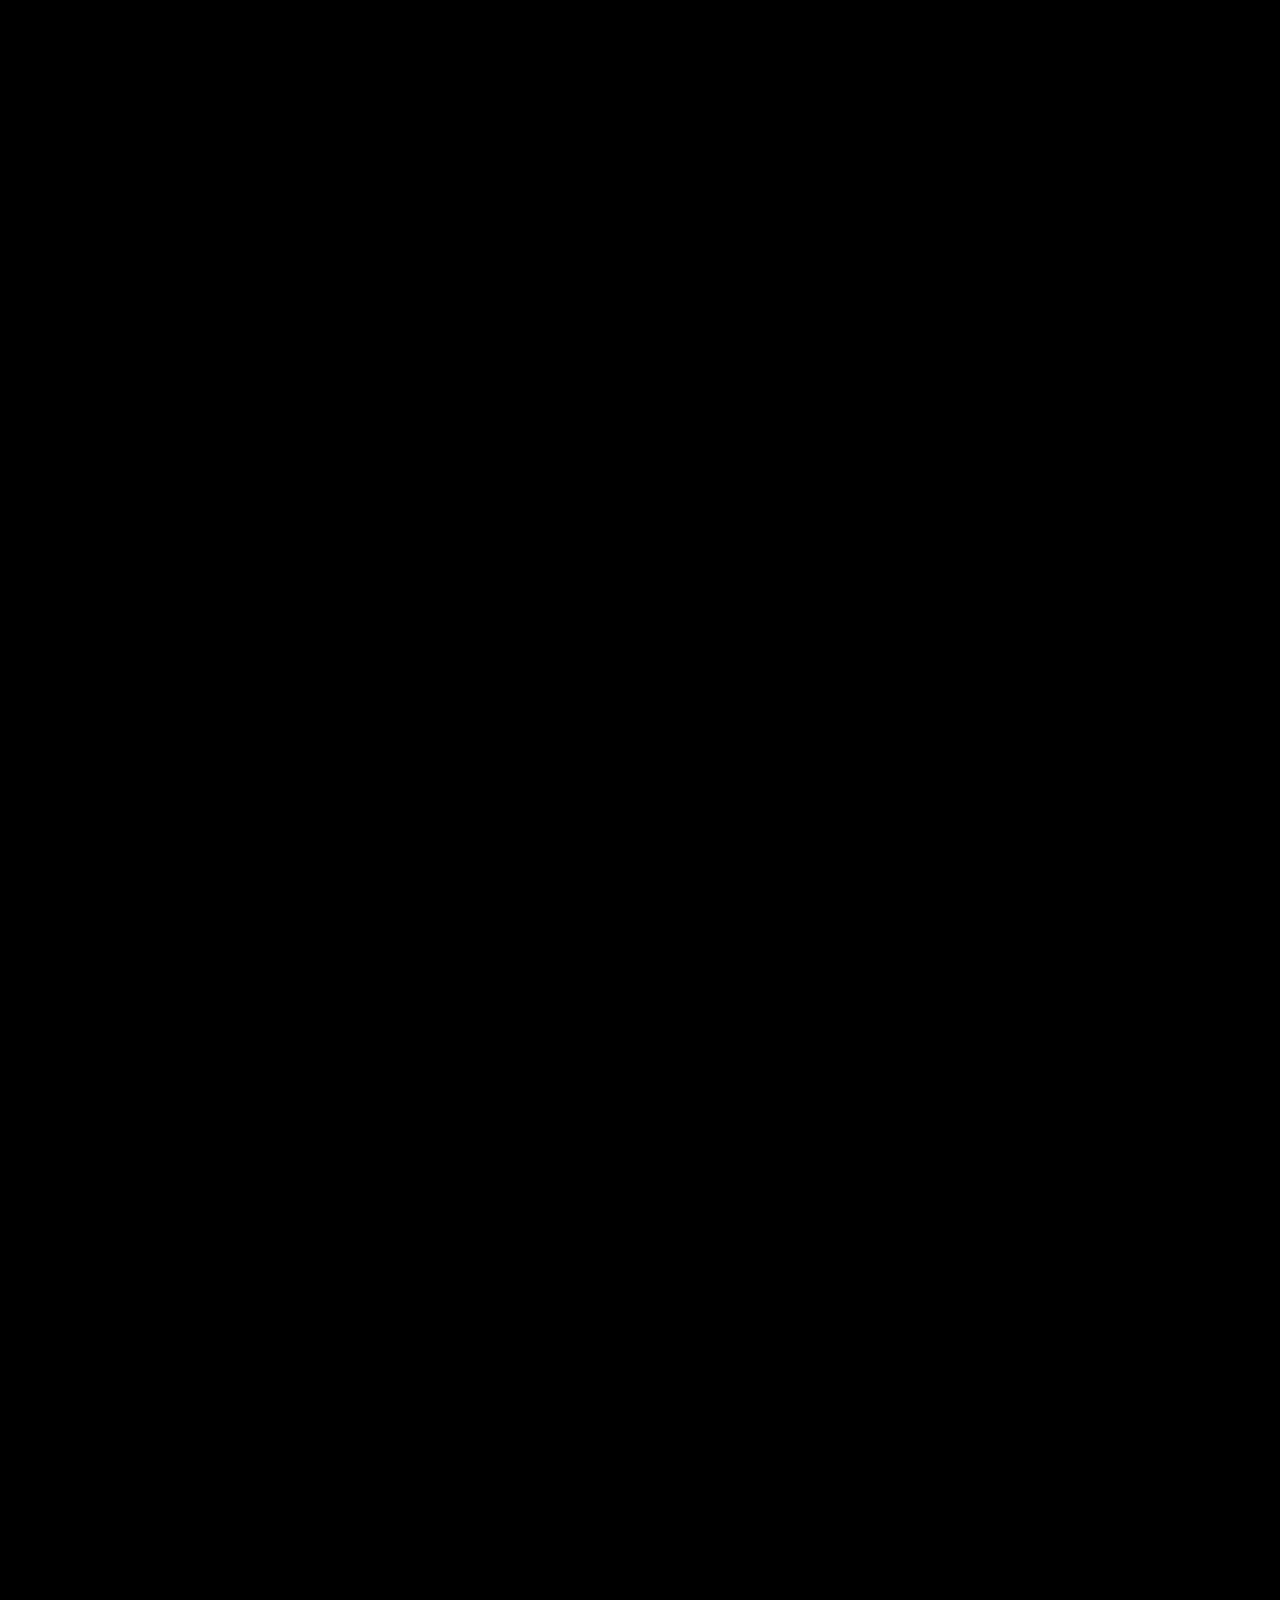
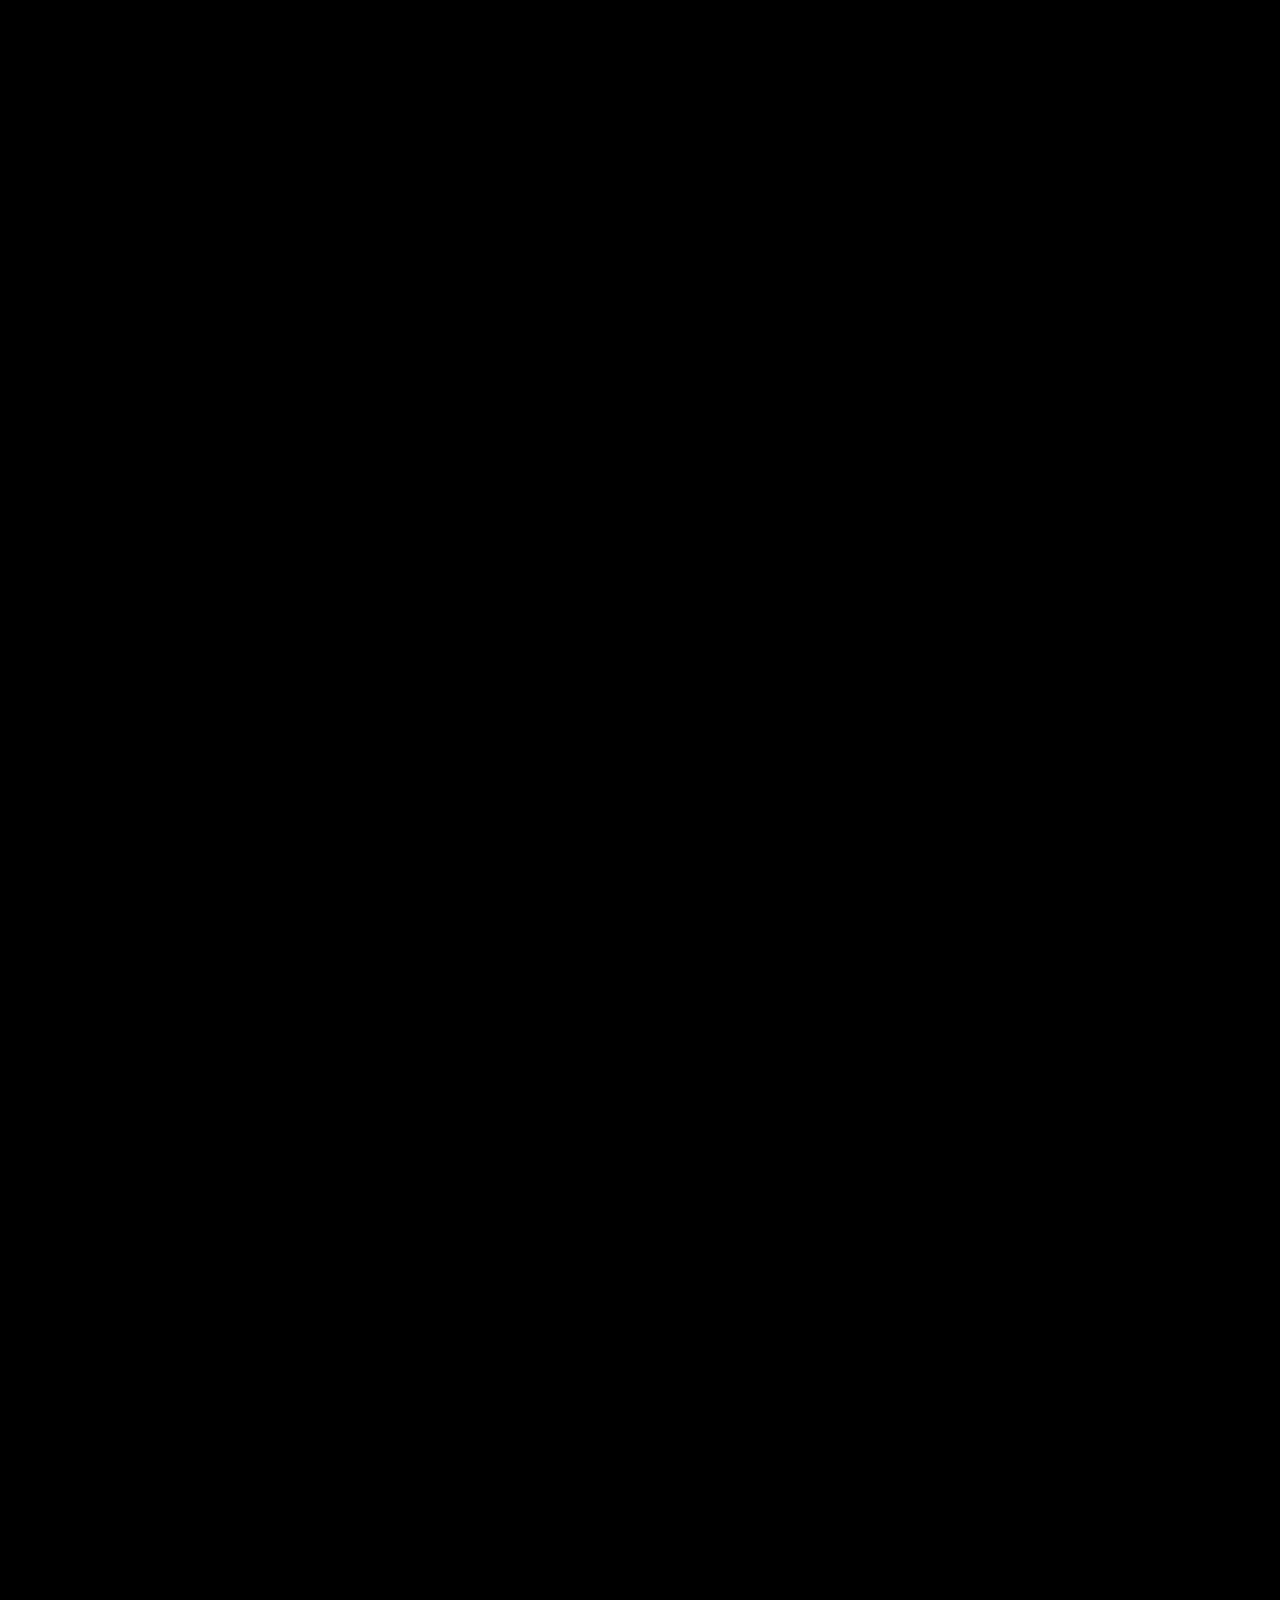
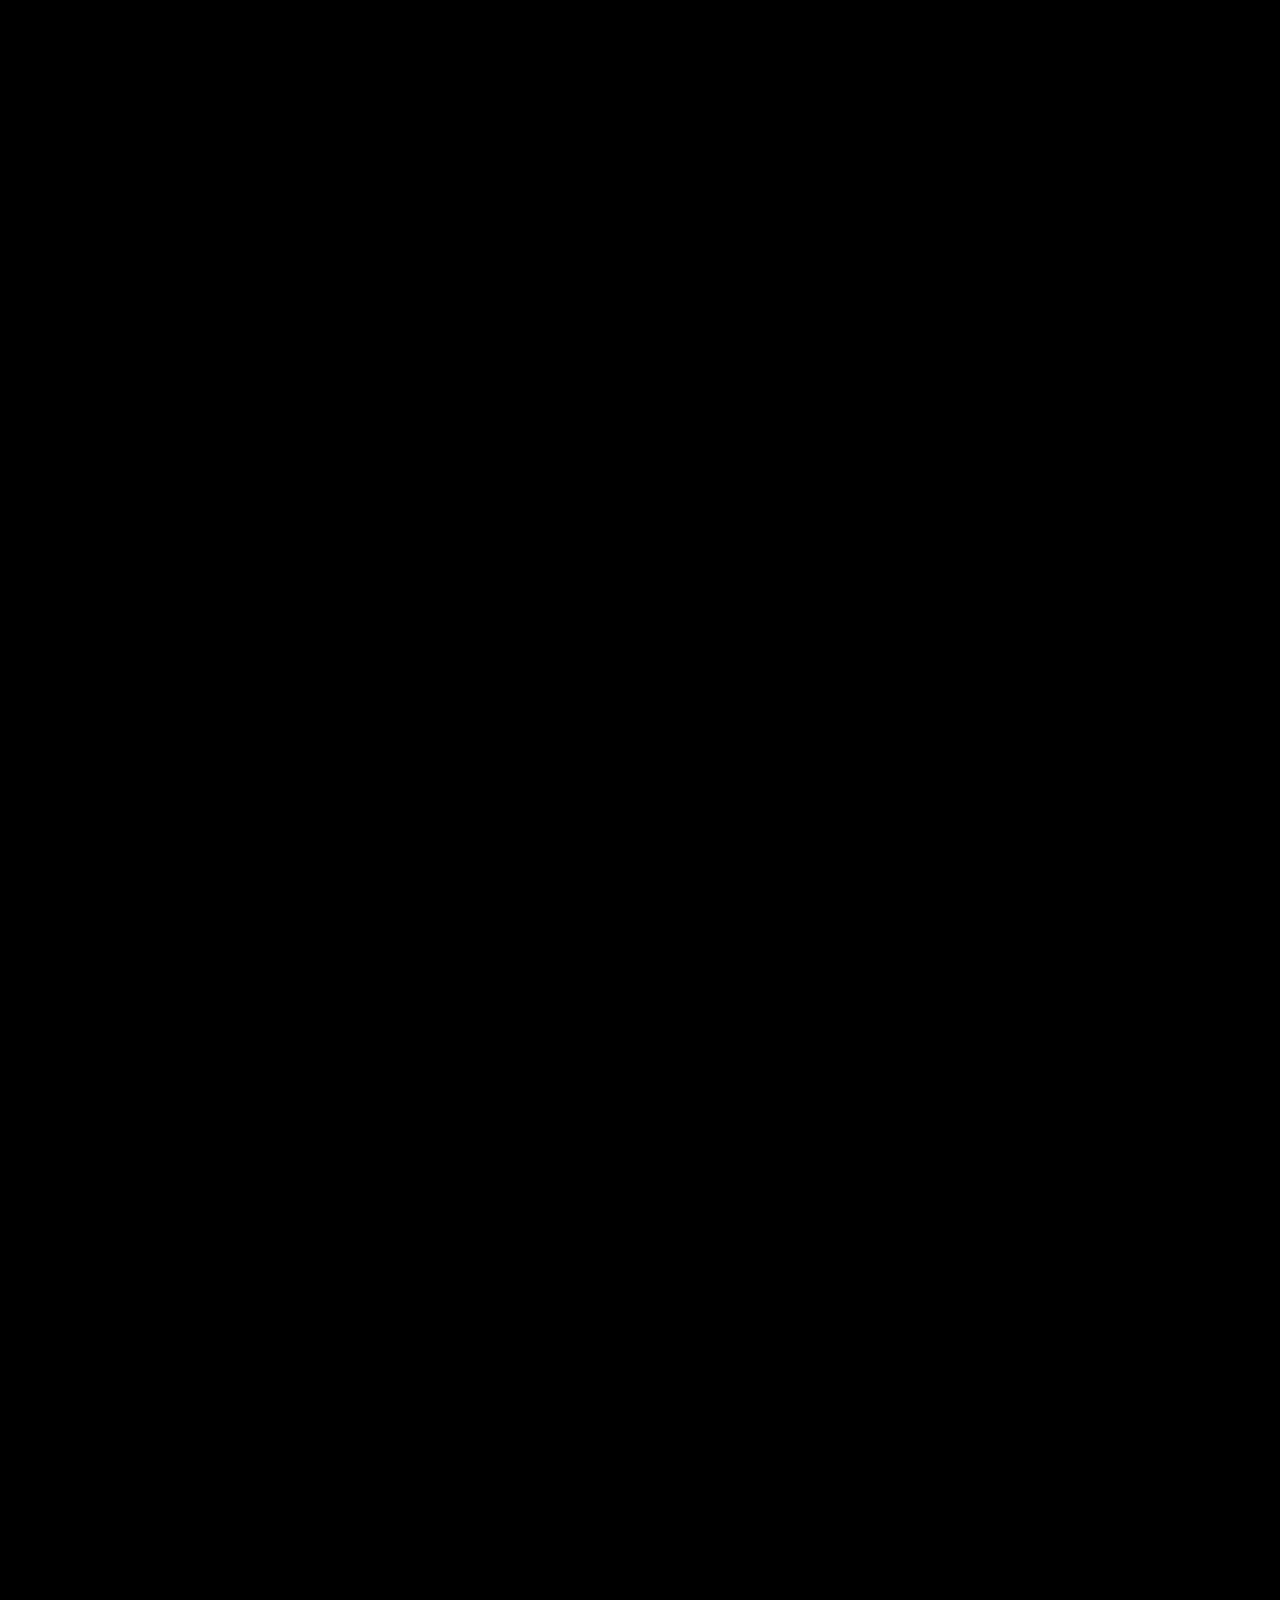
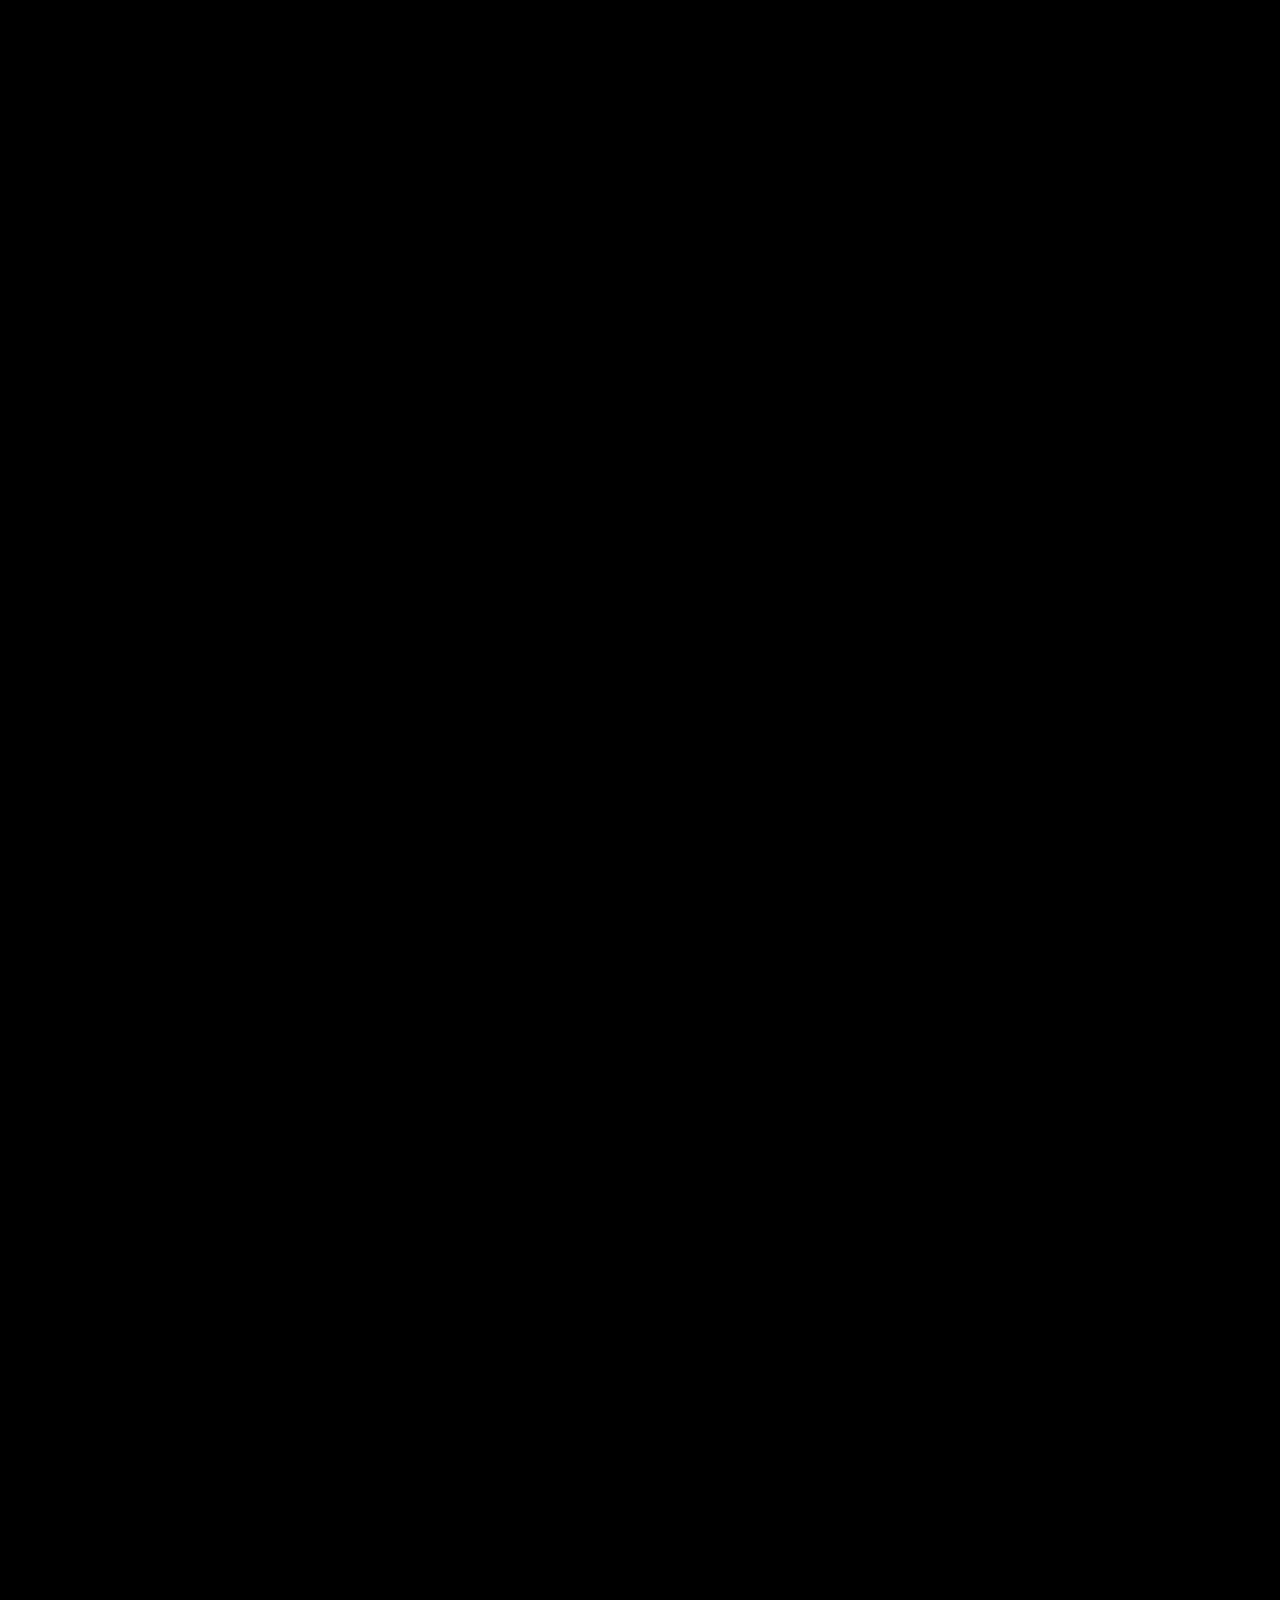
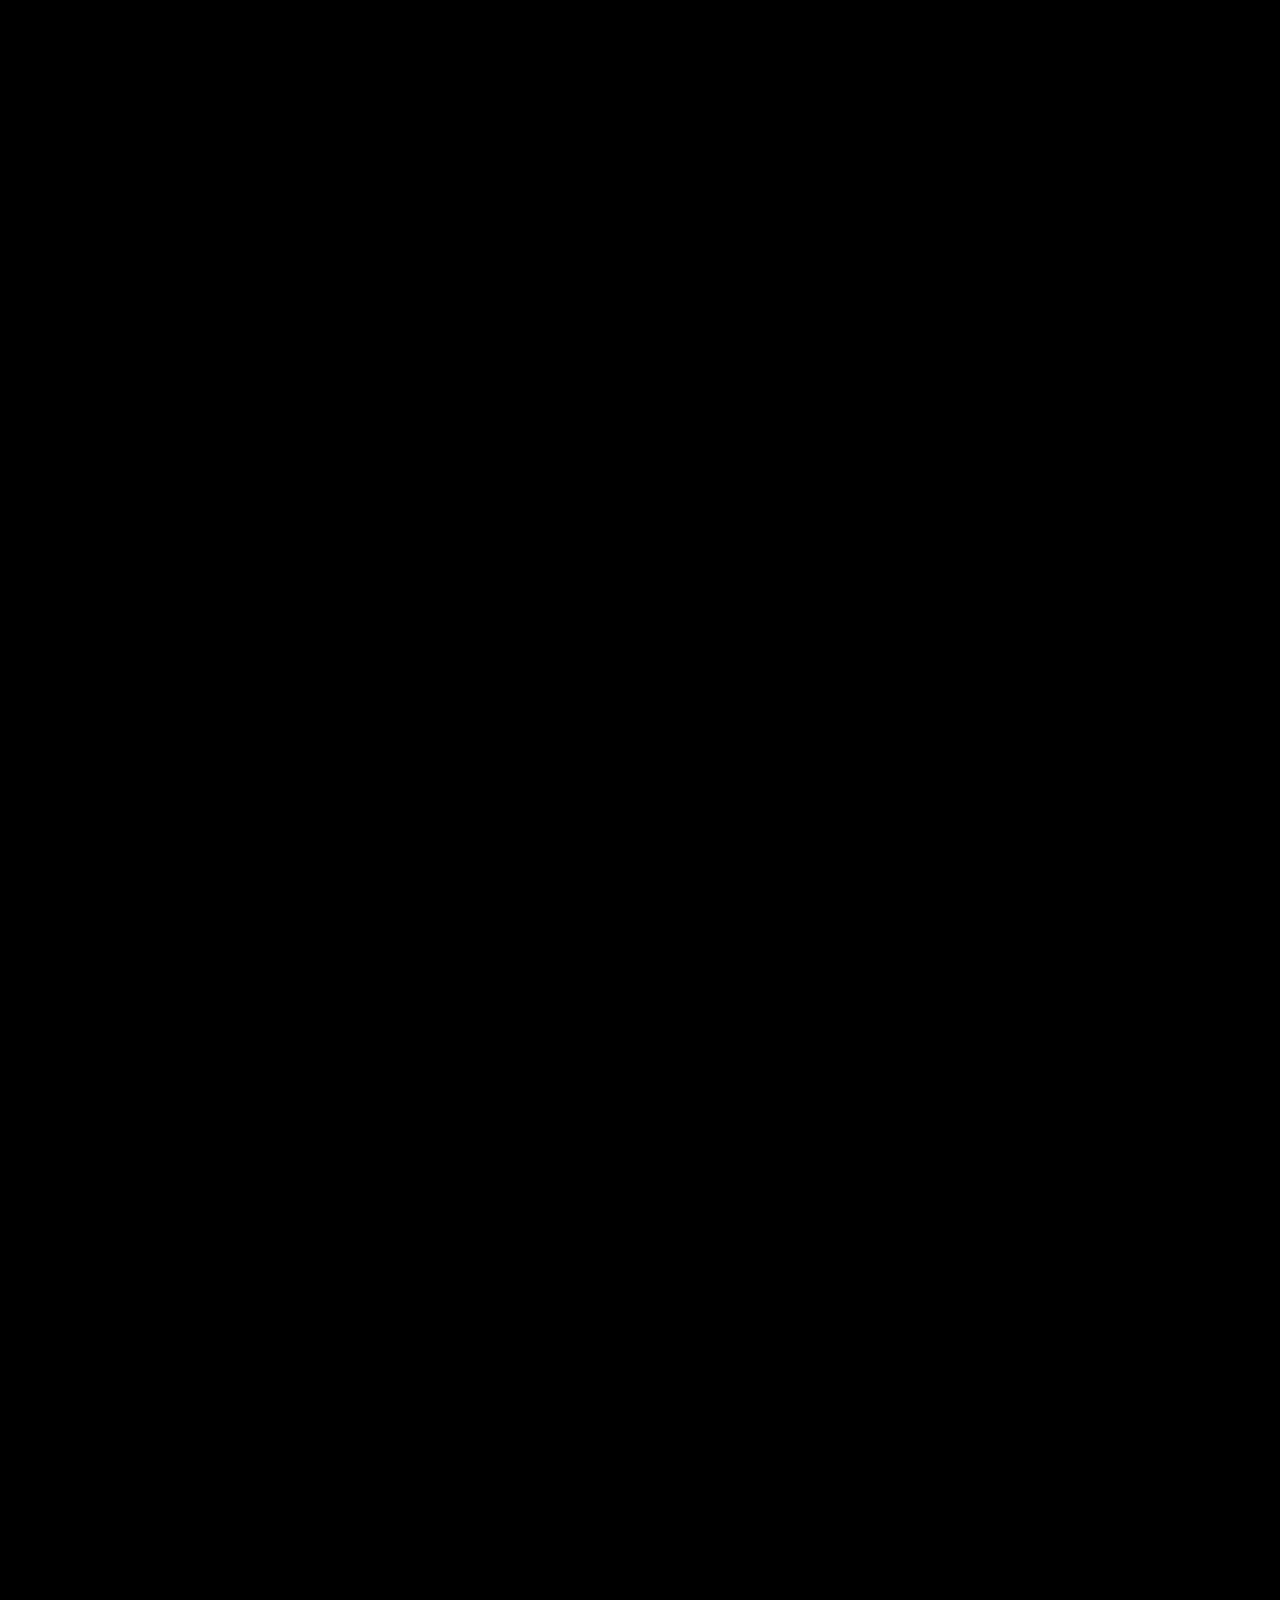
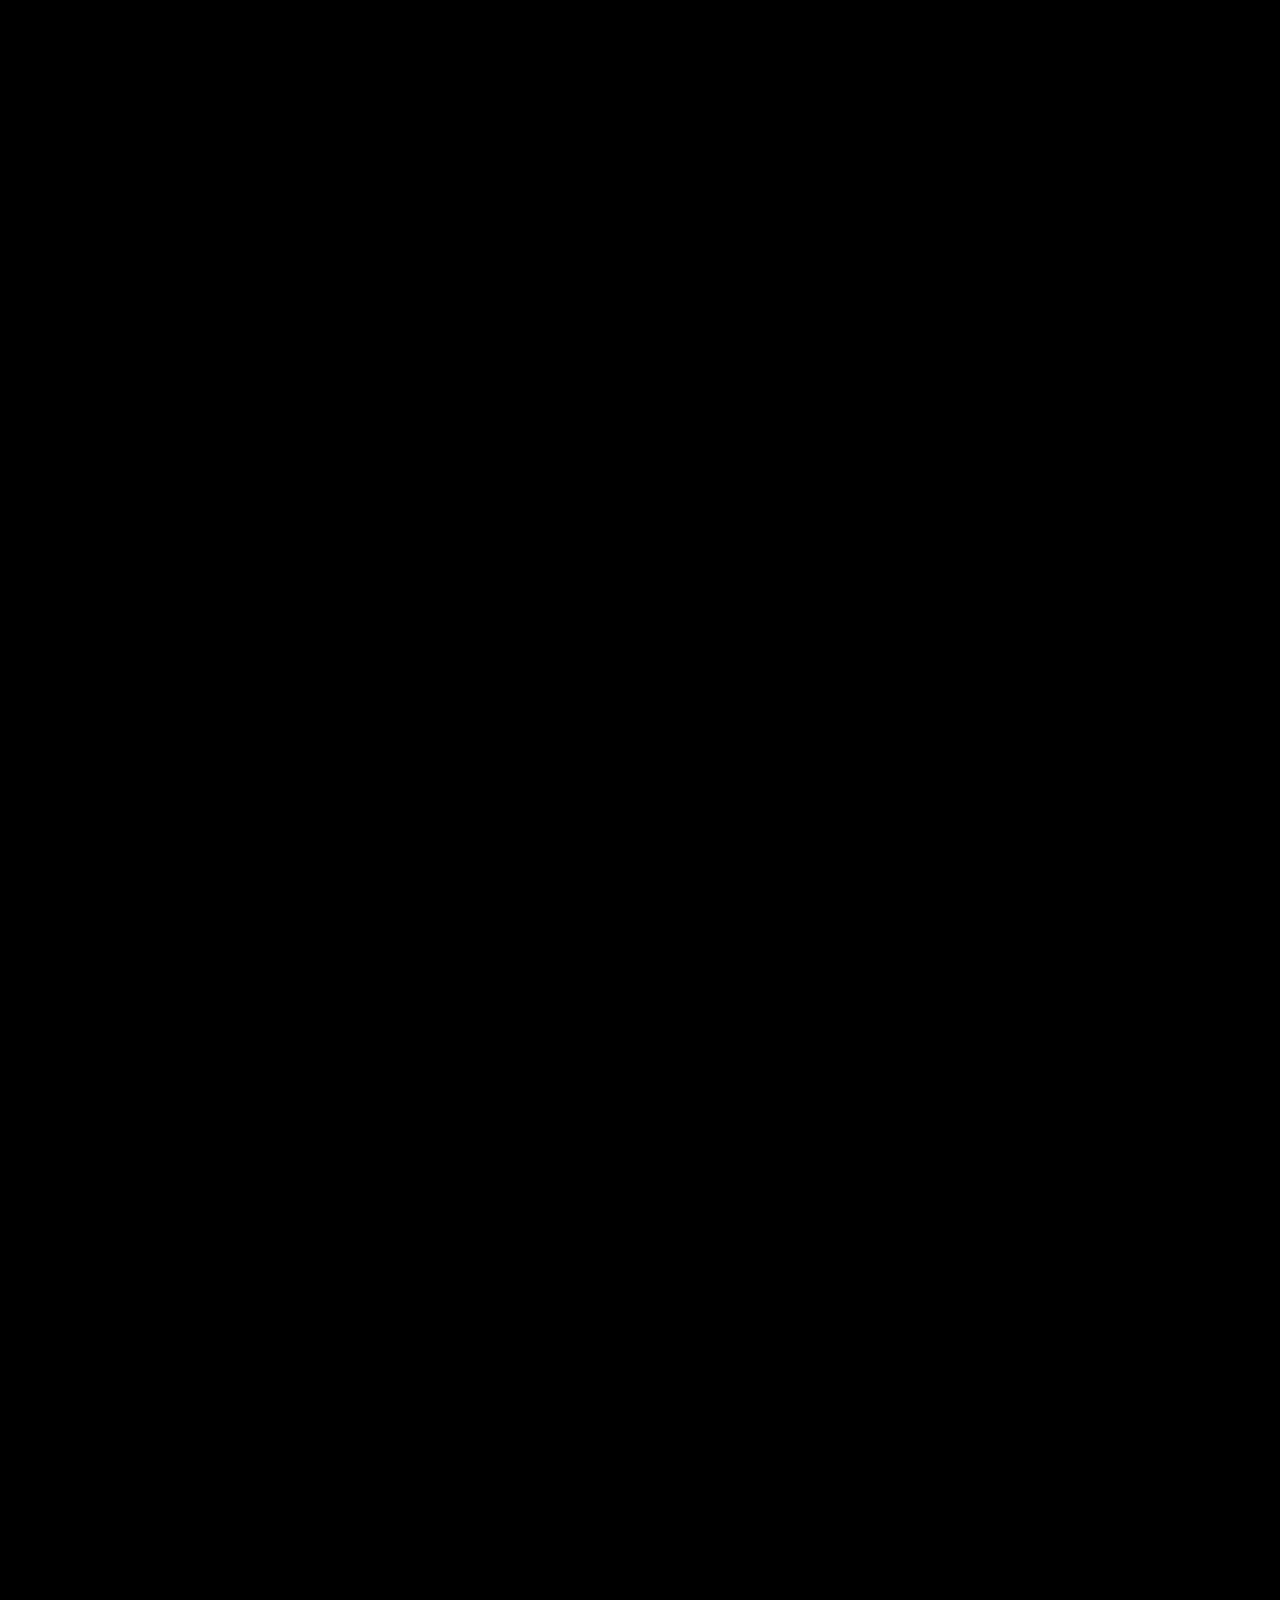
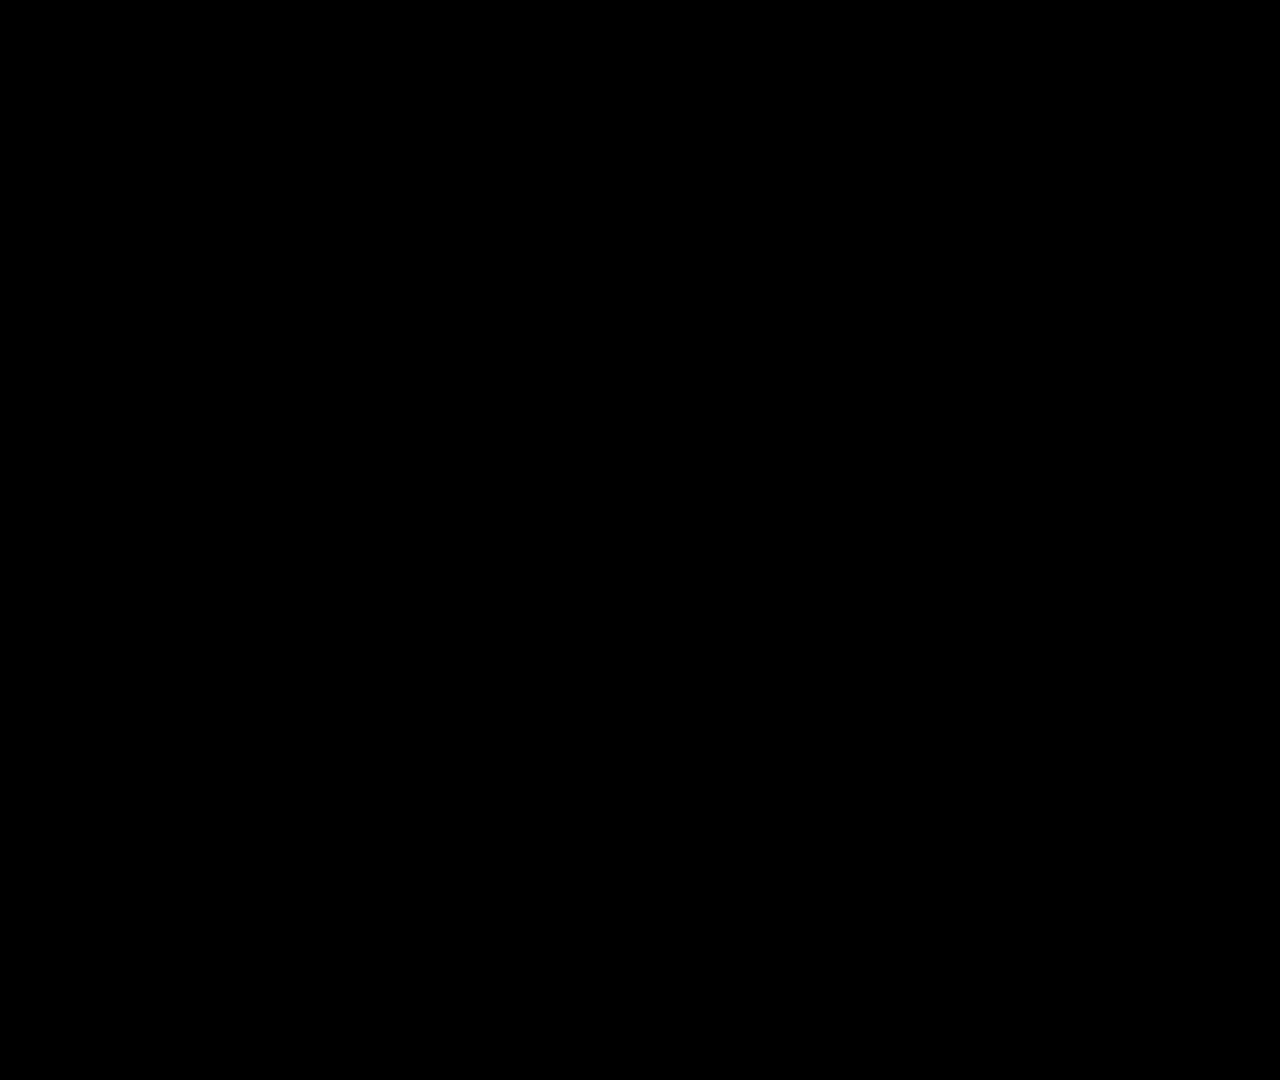
==== commit 45e98141: "Add link preview image, app icon and offline install support Adds the Open Graph and Twitter card ta" ====
--- a/index.html
+++ b/index.html
@@ -8,7 +8,20 @@
 <meta property="og:title" content="Pancha Tattva — The Five Elements">
 <meta property="og:description" content="Earth, water, fire, air, ether, and what lies beyond them. Living worlds rendered in your browser.">
 <meta name="theme-color" content="#000000">
-<link rel="icon" href="data:image/svg+xml,%3Csvg xmlns='http://www.w3.org/2000/svg' viewBox='0 0 100 100'%3E%3Ccircle cx='50' cy='50' r='48' fill='%23120a24'/%3E%3Ccircle cx='50' cy='50' r='20' fill='%23ffd98a'/%3E%3C/svg%3E">
+<meta property="og:type" content="website">
+<meta property="og:url" content="https://chauhannaveen.github.io/pancha-tattva/">
+<meta property="og:image" content="https://chauhannaveen.github.io/pancha-tattva/assets/og.jpg">
+<meta property="og:image:width" content="1200">
+<meta property="og:image:height" content="630">
+<meta name="twitter:card" content="summary_large_image">
+<meta name="twitter:image" content="https://chauhannaveen.github.io/pancha-tattva/assets/og.jpg">
+<meta name="mobile-web-app-capable" content="yes">
+<meta name="apple-mobile-web-app-capable" content="yes">
+<meta name="apple-mobile-web-app-status-bar-style" content="black-translucent">
+<meta name="apple-mobile-web-app-title" content="Pancha Tattva">
+<link rel="manifest" href="manifest.webmanifest">
+<link rel="icon" href="assets/icon.svg" type="image/svg+xml">
+<link rel="apple-touch-icon" href="assets/icon-180.png">
 <link rel="preconnect" href="https://fonts.googleapis.com">
 <link rel="preconnect" href="https://fonts.gstatic.com" crossorigin>
 <link href="https://fonts.googleapis.com/css2?family=Cinzel:wght@400;600&family=Cormorant+Garamond:ital,wght@0,300;0,400;1,300&family=Tiro+Devanagari+Sanskrit&display=swap" rel="stylesheet">
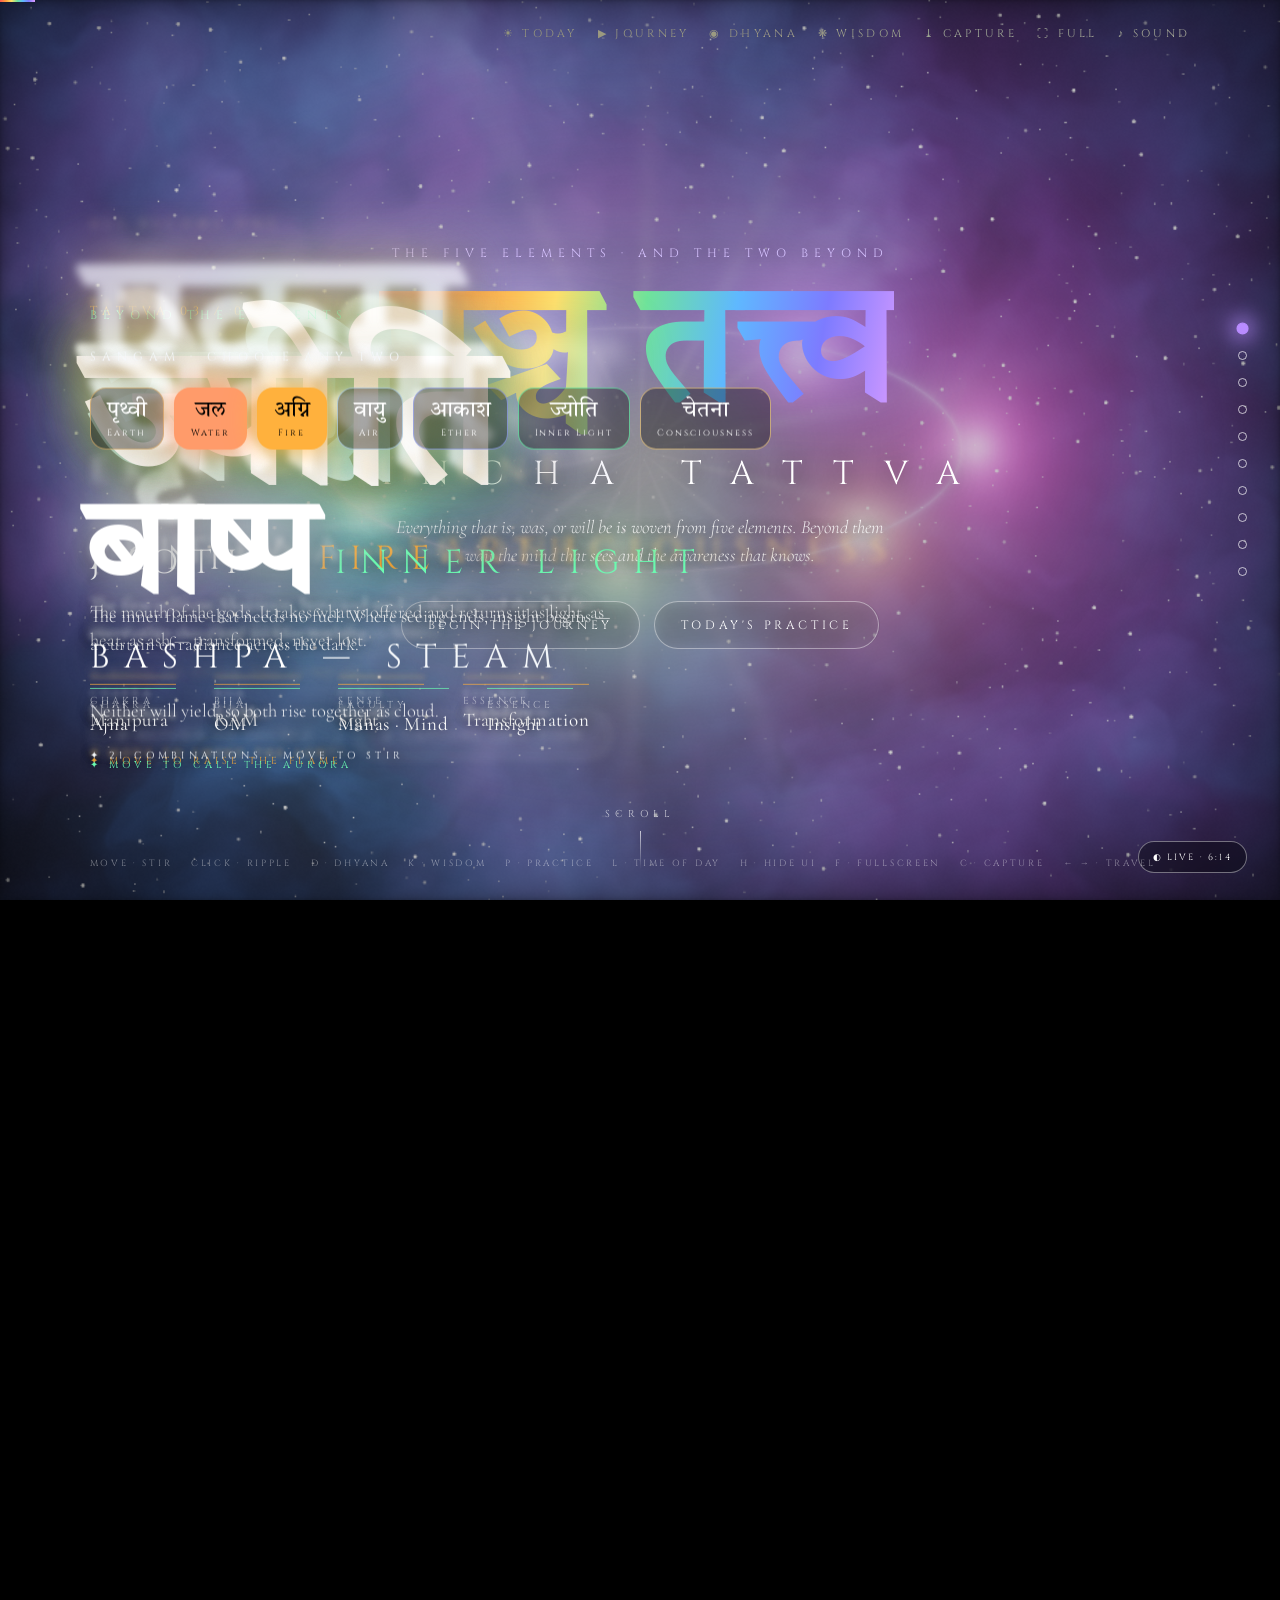
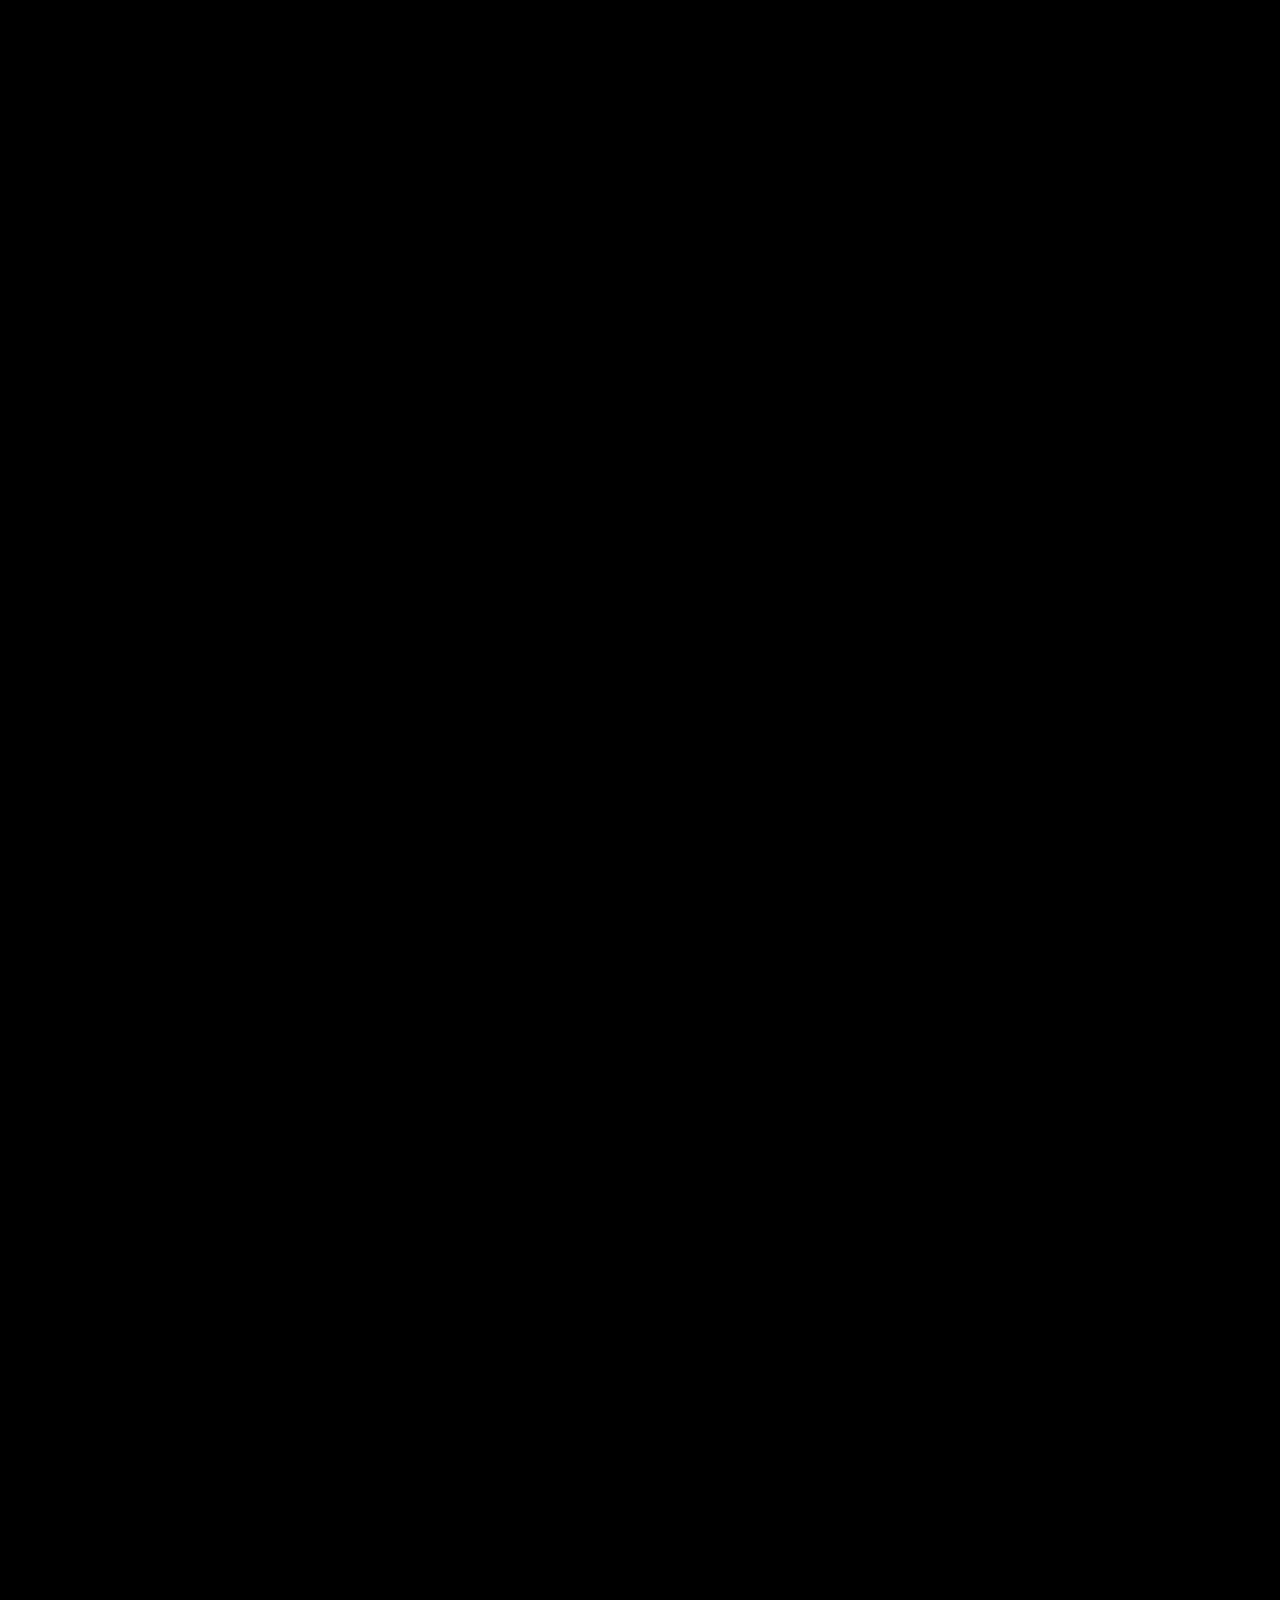
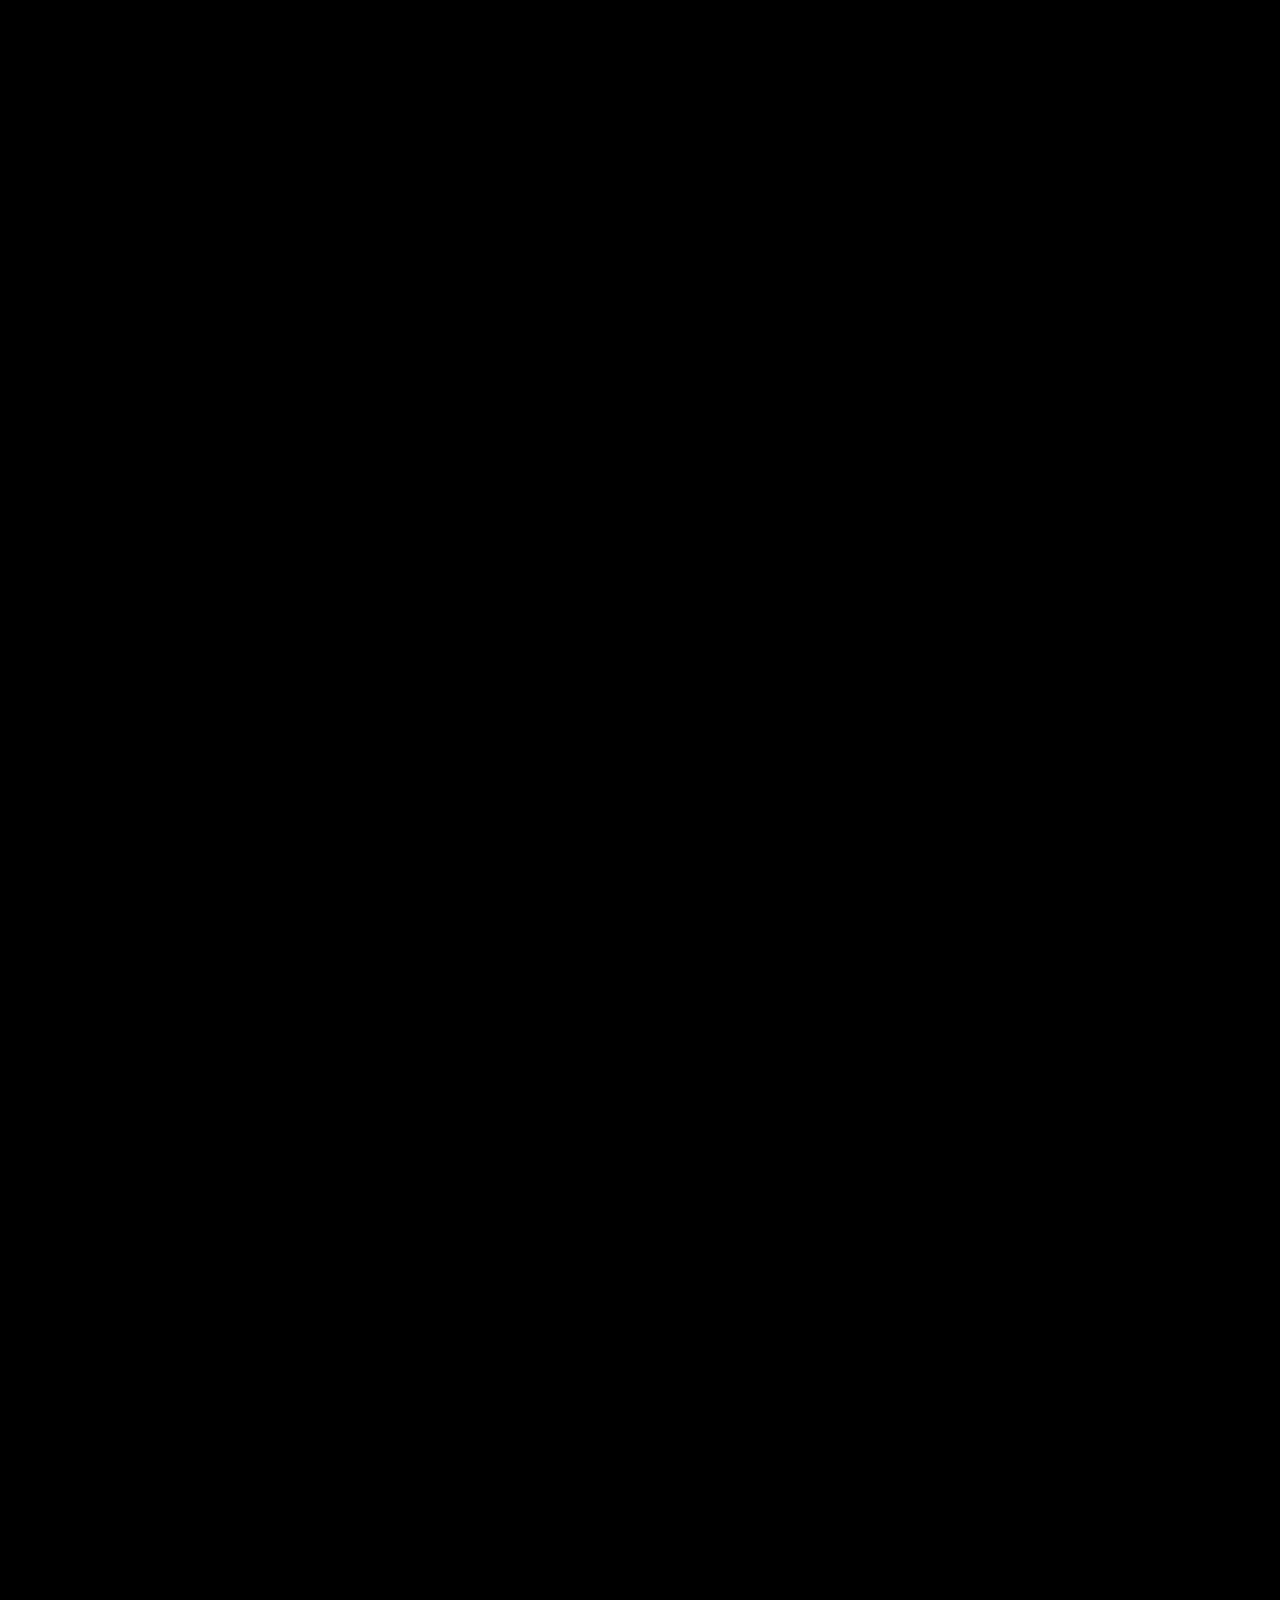
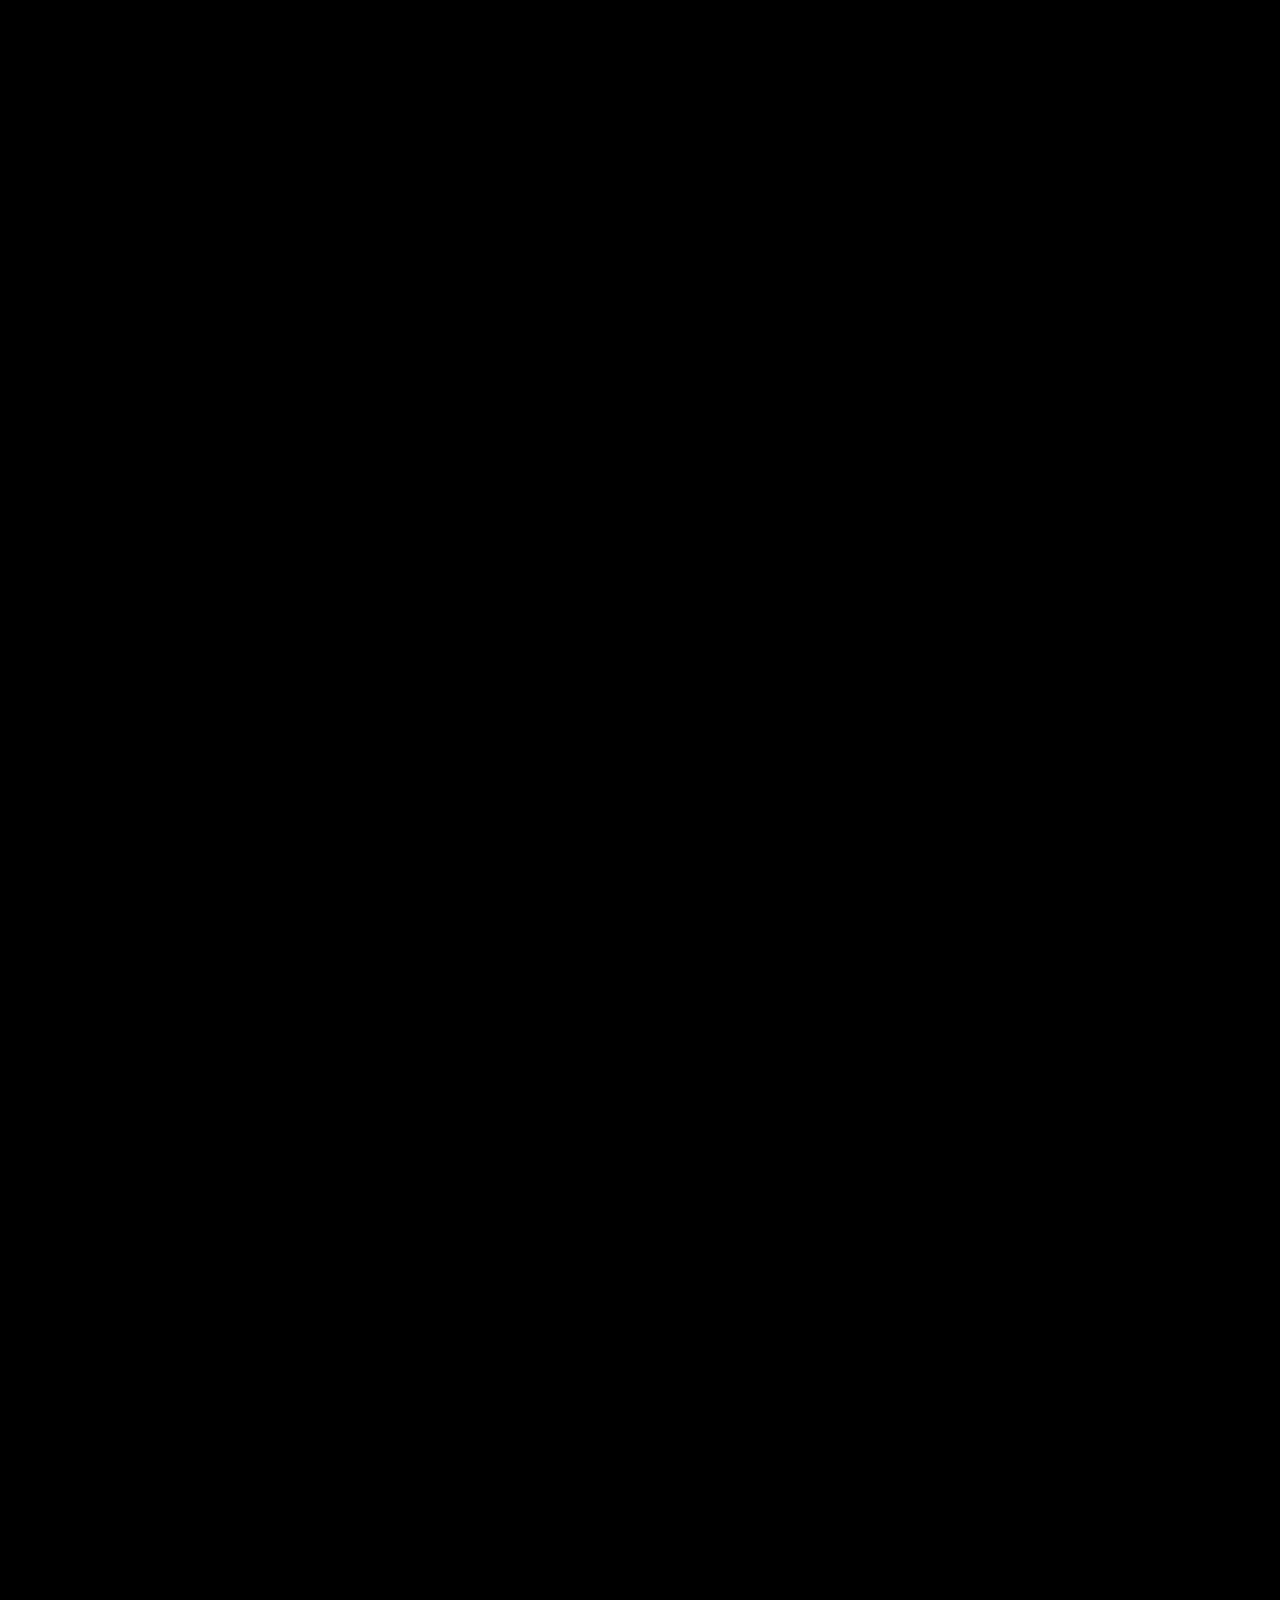
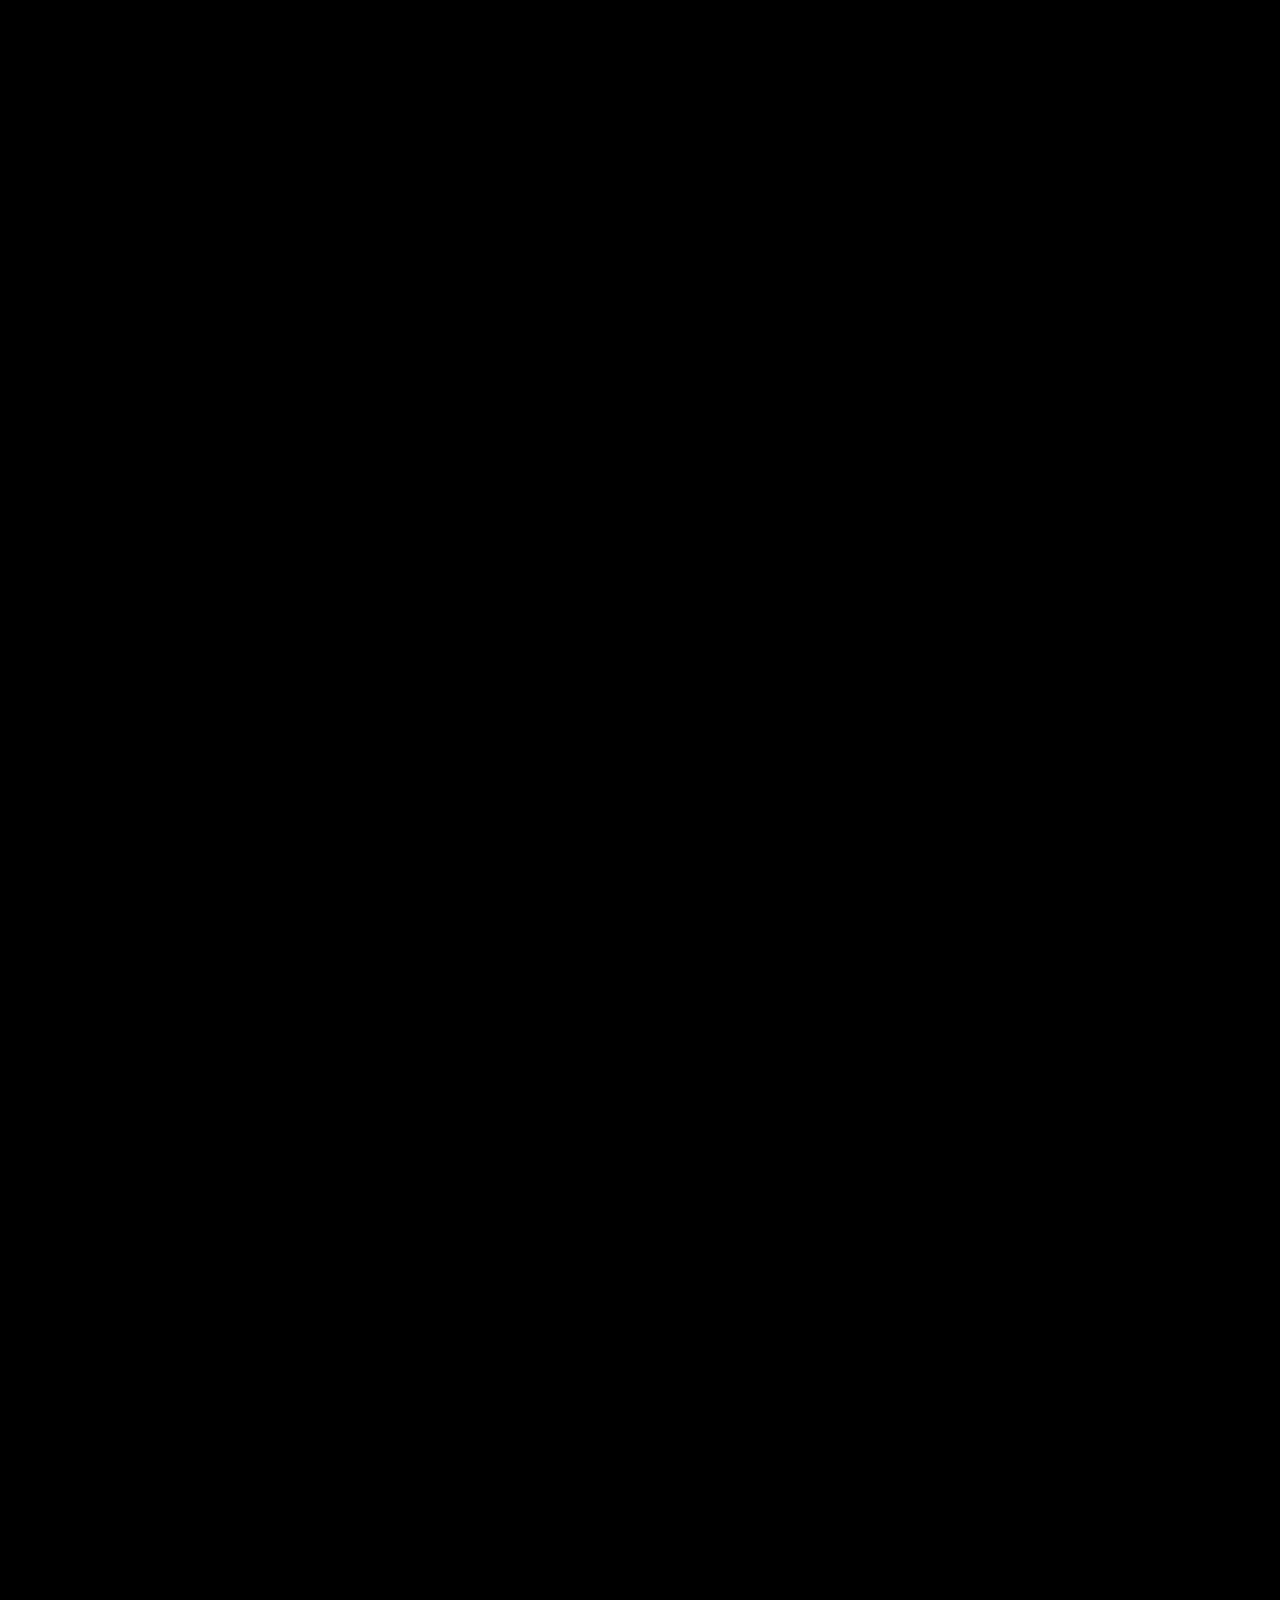
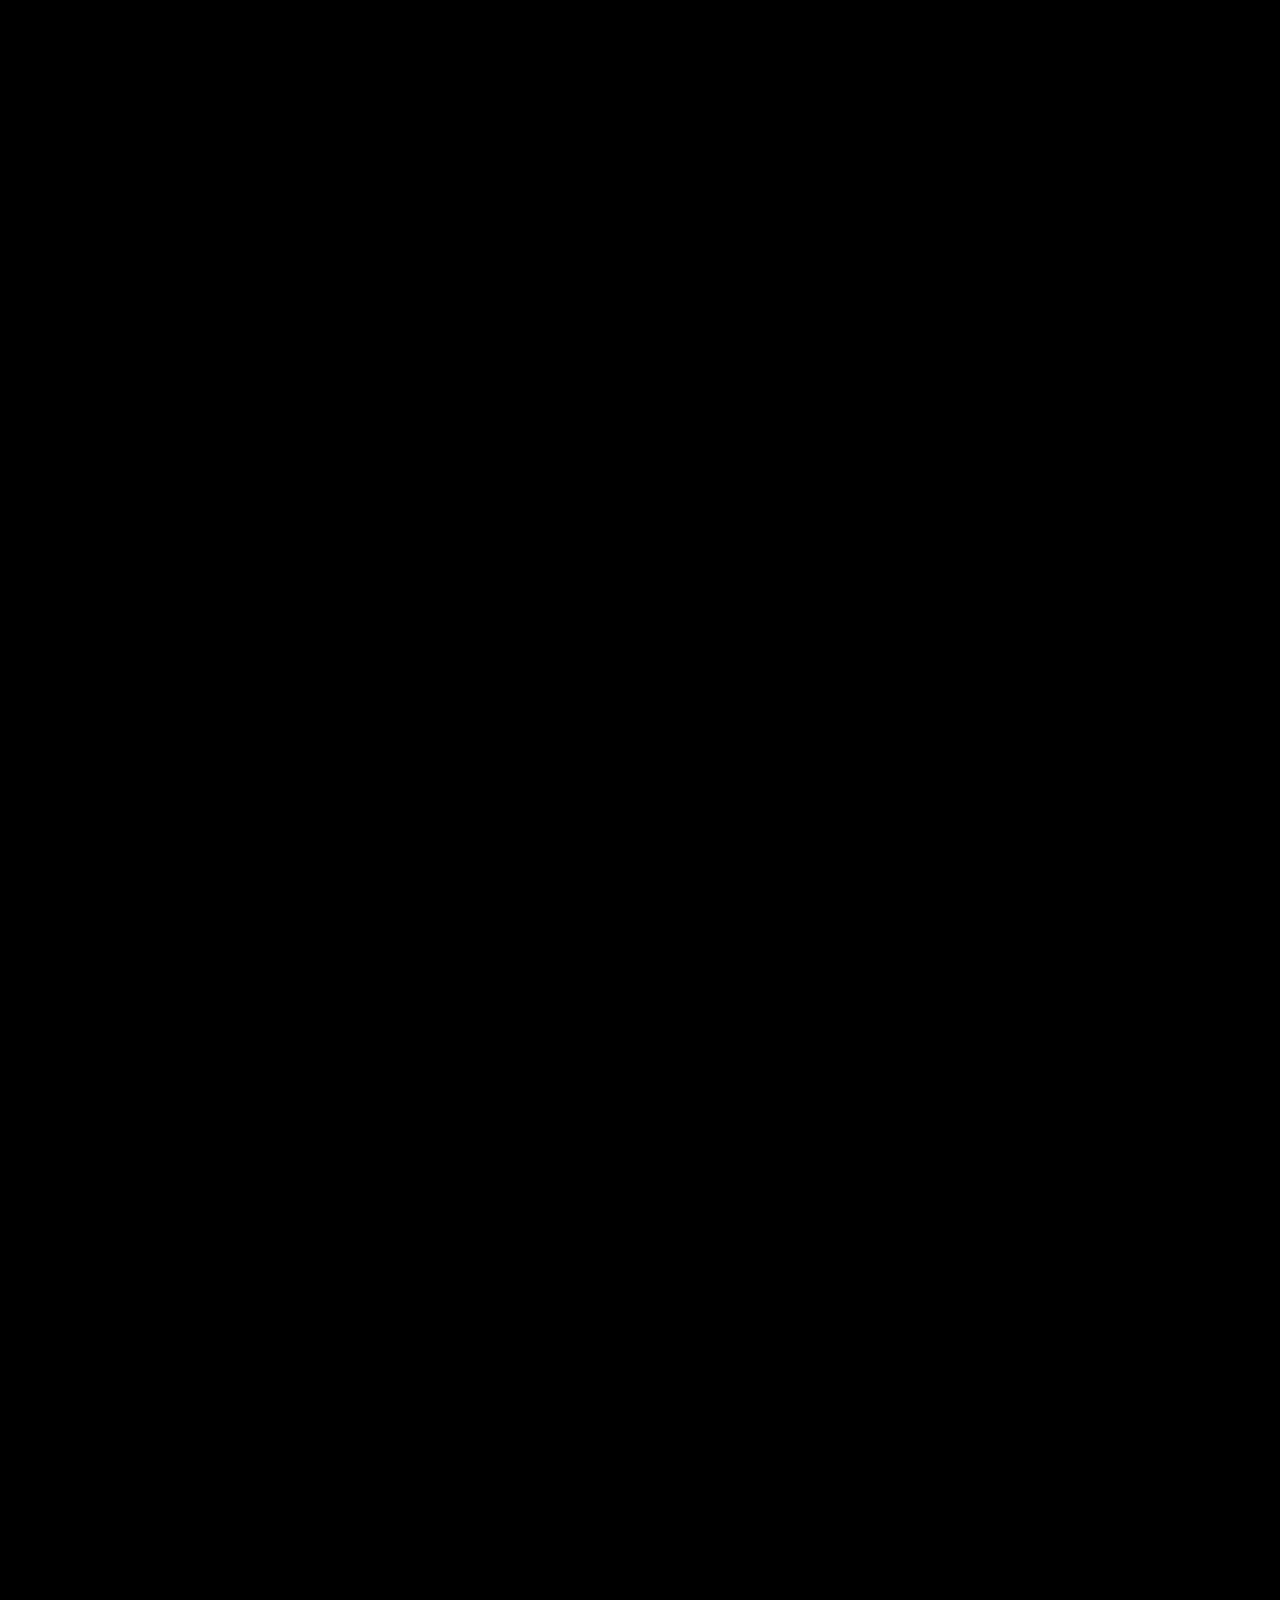
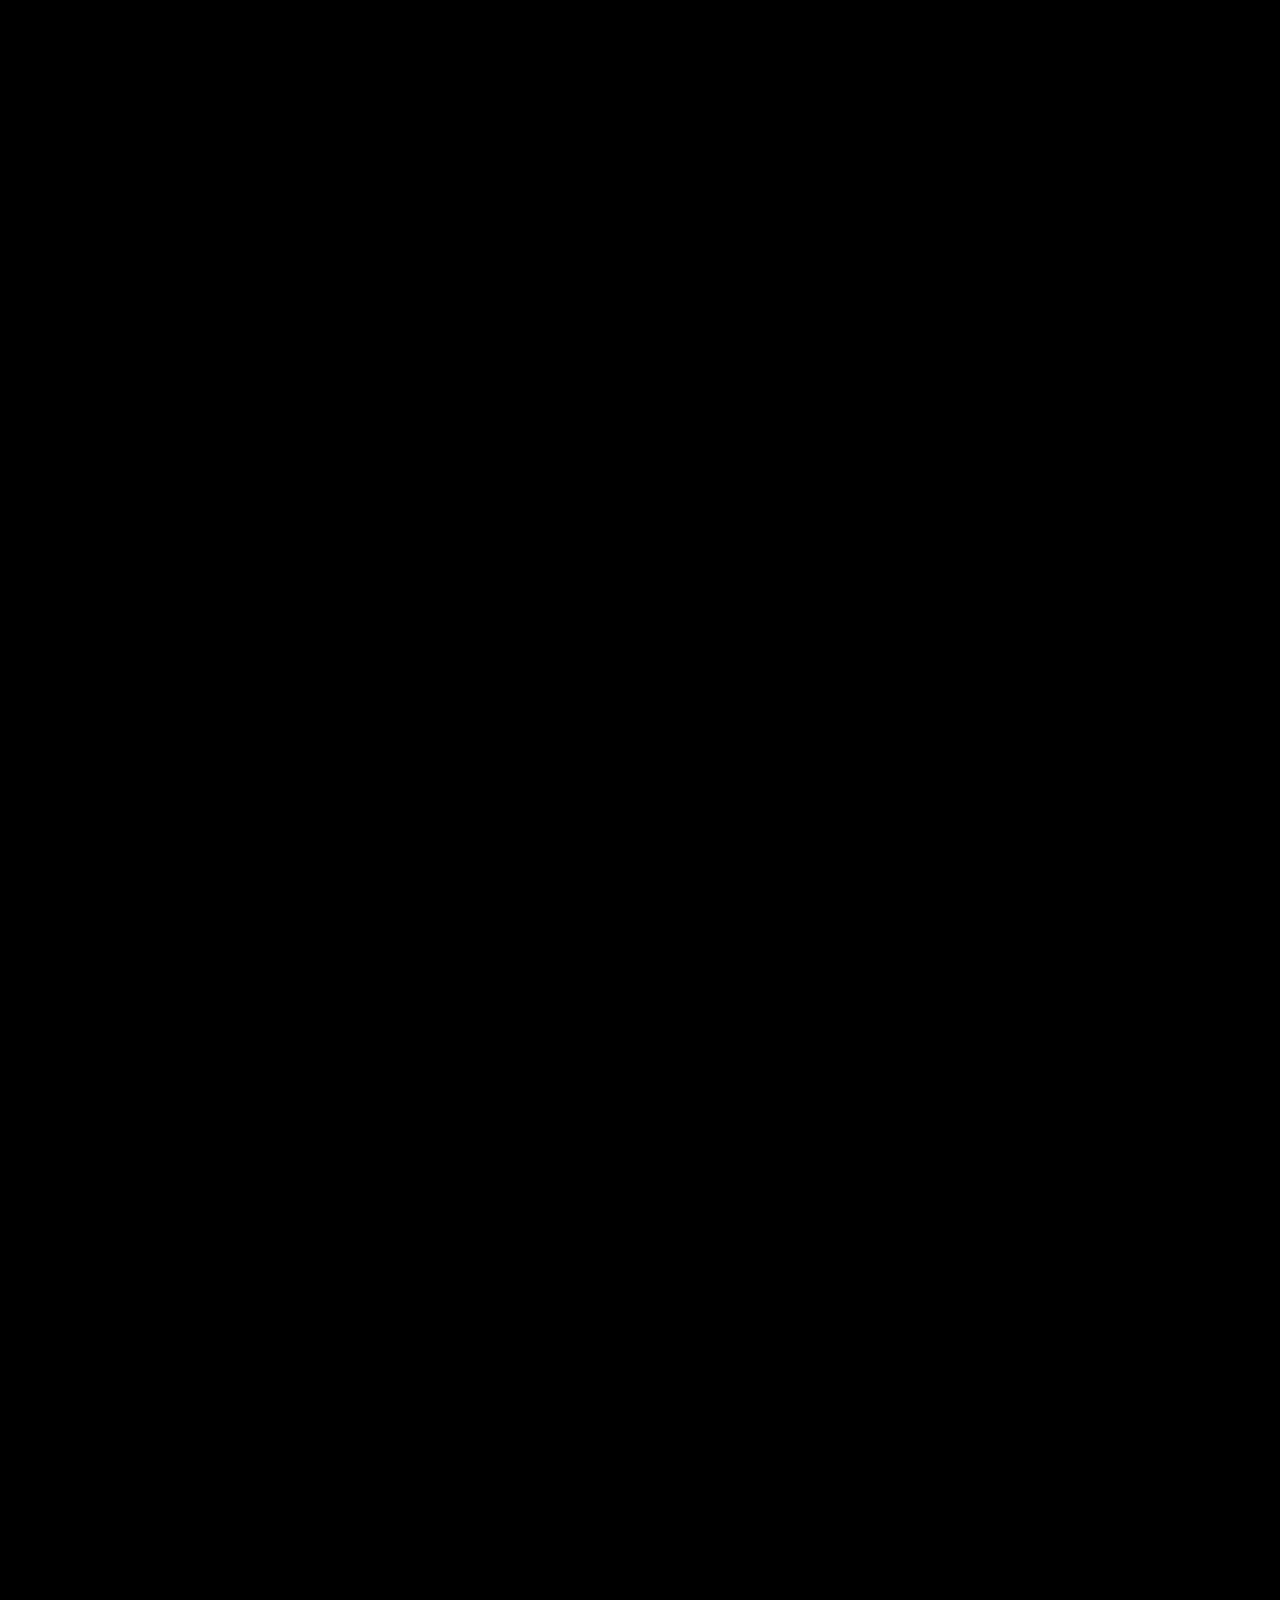
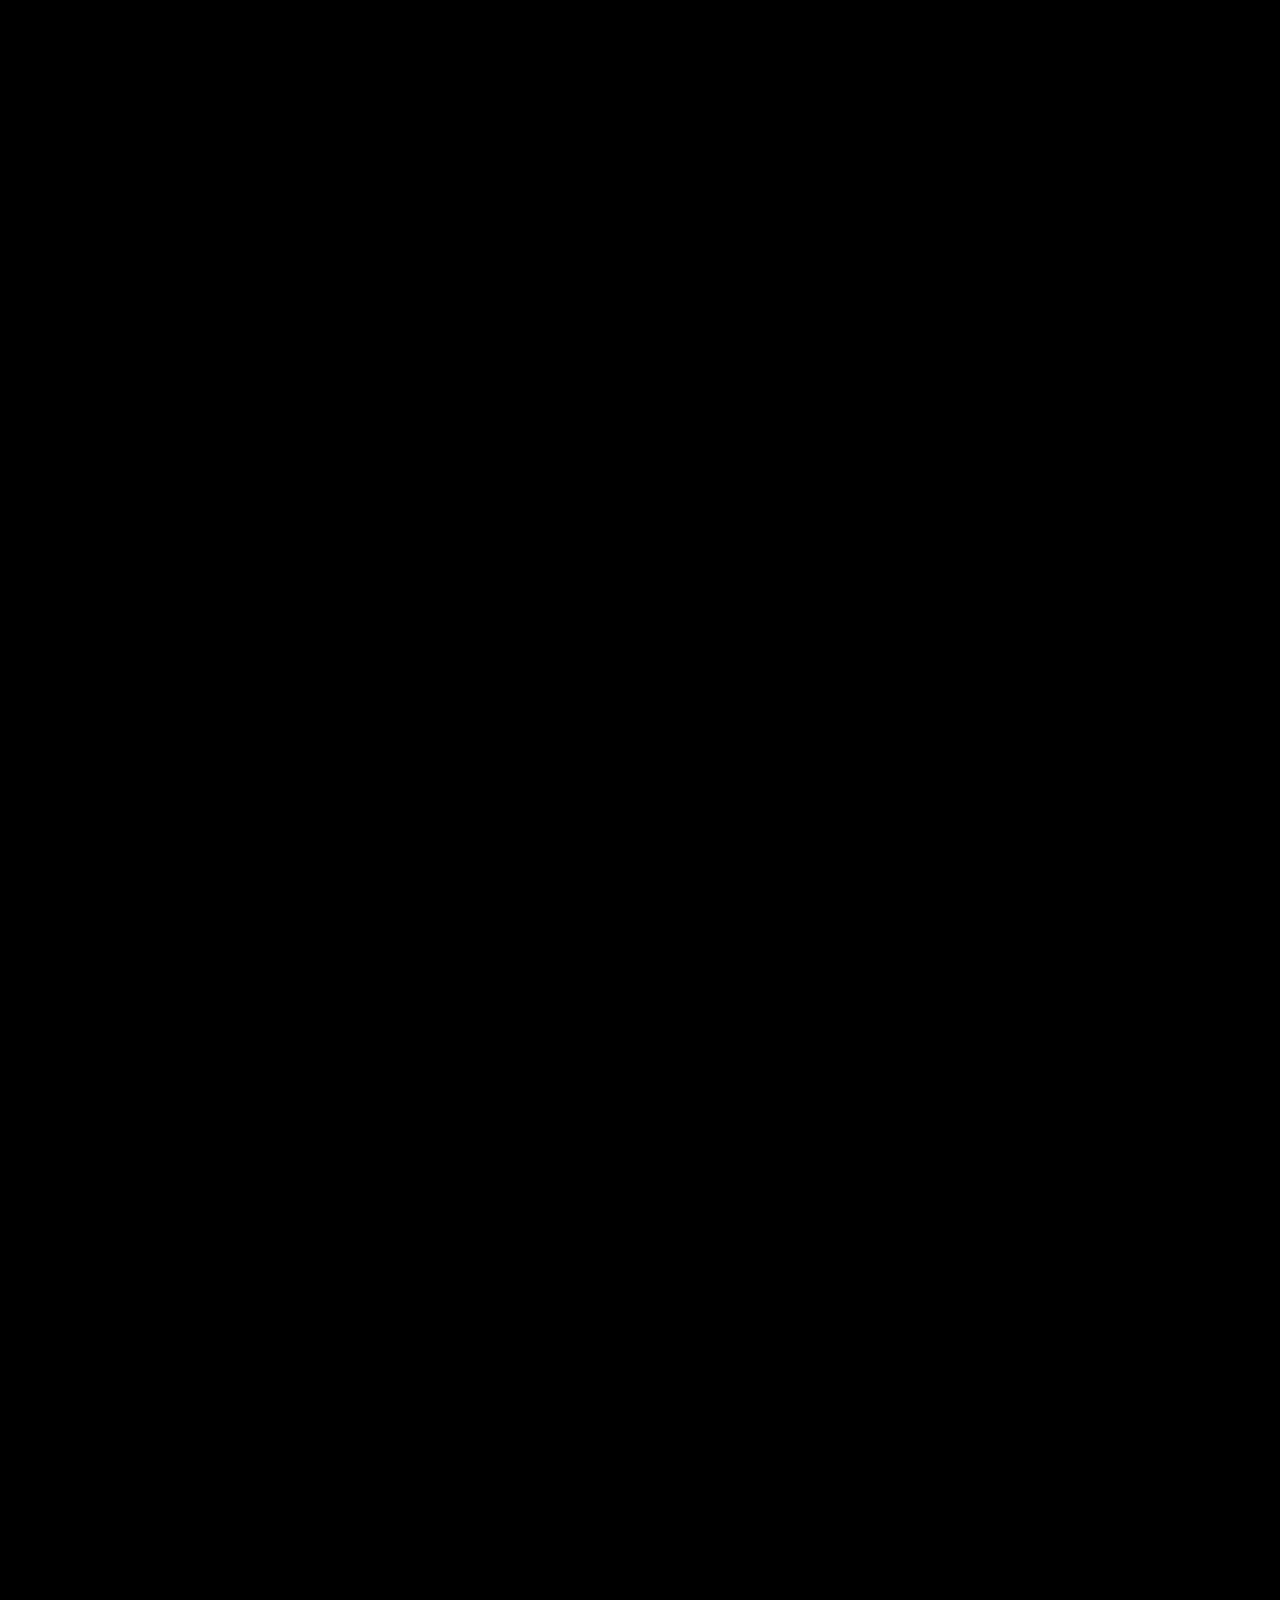
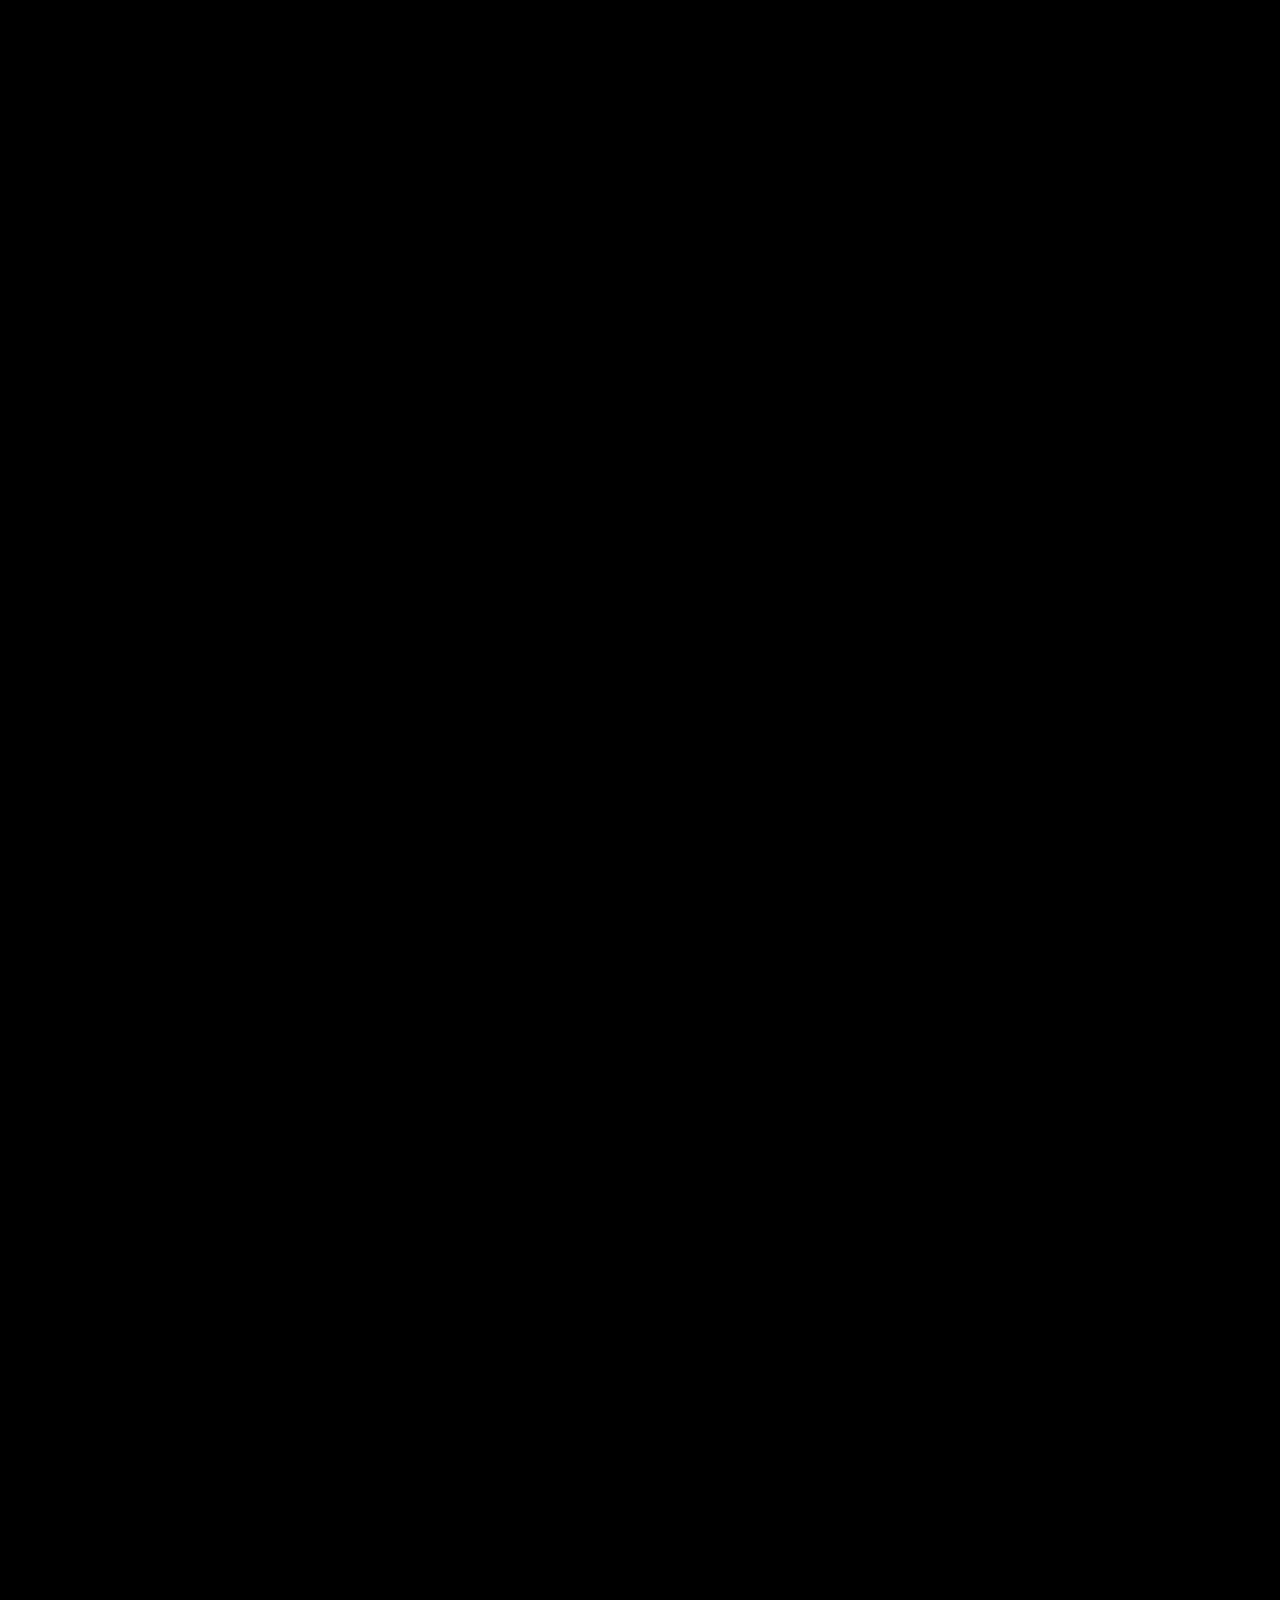
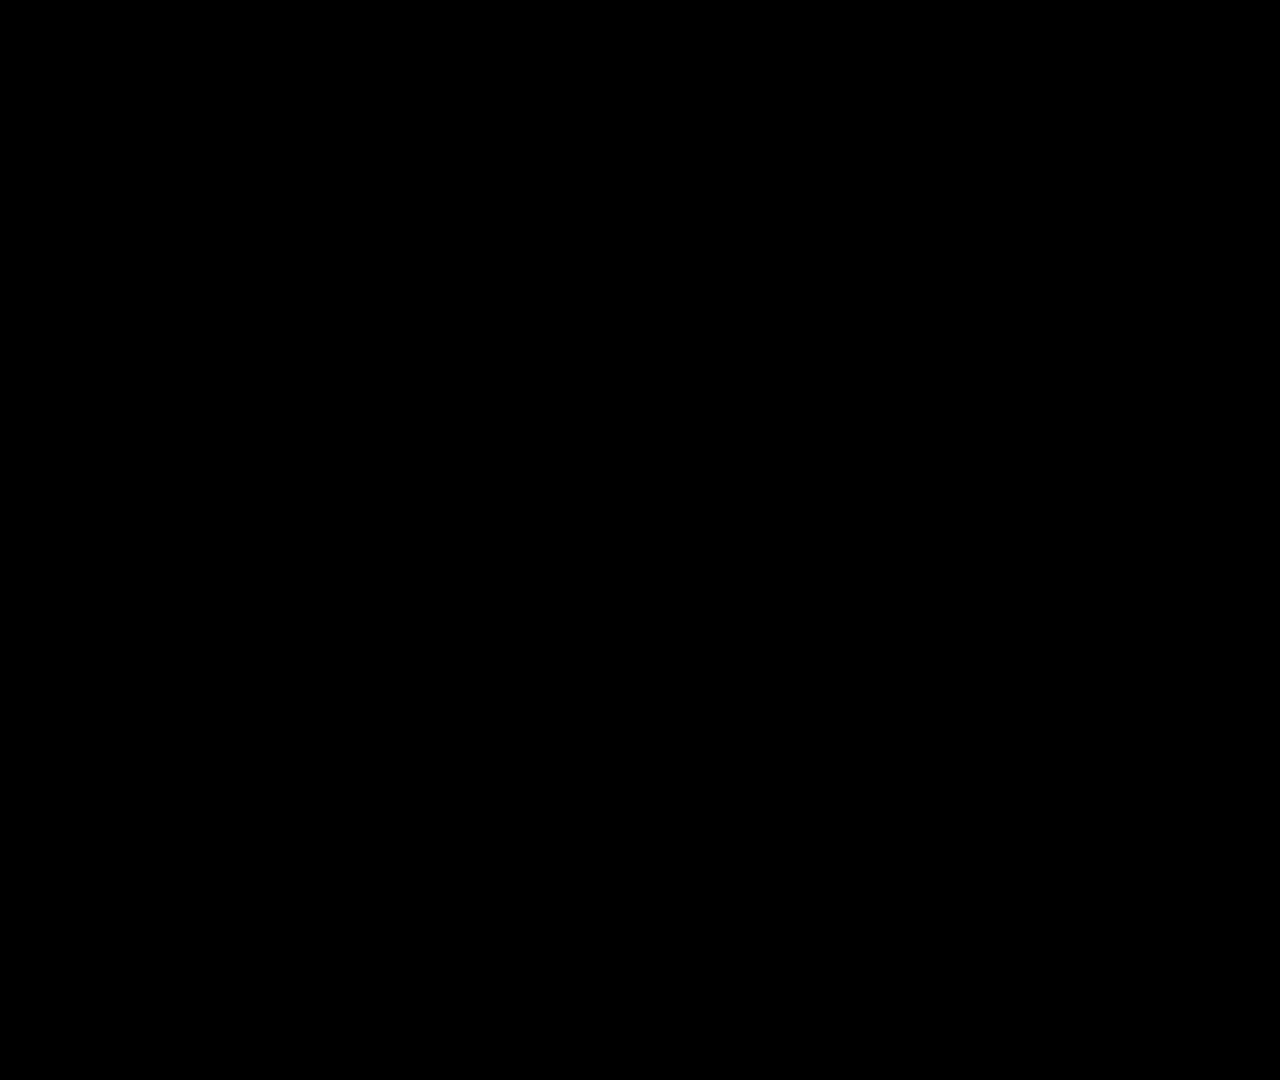
==== commit 80f6fe86: "Add a resume button for the paused journey and serve fresh files when online On phones the header's " ====
--- a/index.html
+++ b/index.html
@@ -40,6 +40,7 @@
 <nav id="nav"></nav>
 <div id="hint">SCROLL</div>
 <div id="dhy"><div id="ring"><div id="bj">ॐ</div></div><div id="btxt">BREATHE IN</div><div id="gd"></div></div>
+<button id="res">▶ RESUME JOURNEY</button>
 <button id="tod" title="Time of day (L)">◐ LIVE</button>
 <button id="jno">❋ WISDOM</button>
 <aside id="jn"><button id="jnx" aria-label="Hide the wisdom card" title="Hide (K)">×</button><div><small>FROM THE TEXTS</small><p id="jn0"></p></div><div><small>WORTH KNOWING</small><p id="jn1"></p></div><div><small>PRACTICE</small><p id="jn2"></p></div></aside>
--- a/css/styles.css
+++ b/css/styles.css
@@ -114,6 +114,11 @@
 #tod{position:fixed;right:2.6vw;bottom:3vh;z-index:5;padding:9px 14px;font-size:9px;letter-spacing:.24em;background:rgba(6,6,12,.42);
   font-variant-numeric:tabular-nums;transition:opacity .6s,background .35s,color .35s}
 body.pure #tod,body.dhyana #tod{opacity:0;pointer-events:none}
+#res{position:fixed;left:50%;bottom:3vh;transform:translateX(-50%);z-index:5;padding:10px 18px;font-size:10px;letter-spacing:.26em;
+  background:rgba(6,6,12,.5);opacity:0;pointer-events:none;white-space:nowrap;transition:opacity .5s,background .35s,color .35s}
+#res.on{opacity:1;pointer-events:auto}
+body.pure #res,body.dhyana #res,body.pr #res{opacity:0;pointer-events:none}
+@media(max-width:700px){#res{left:5vw;transform:none;padding:9px 14px;font-size:9px}}
 #prb{position:fixed;inset:0;background:rgba(0,0,0,.55);z-index:7;opacity:0;pointer-events:none;transition:opacity .4s}
 #pr{--pc:#f4d9a0;position:fixed;left:50%;top:50%;transform:translate(-50%,-47%);width:min(440px,90vw);max-height:90vh;overflow:auto;z-index:8;
   padding:30px 30px 24px;border-radius:22px;background:rgba(8,8,16,.74);border:1px solid color-mix(in srgb,var(--pc) 50%,transparent);
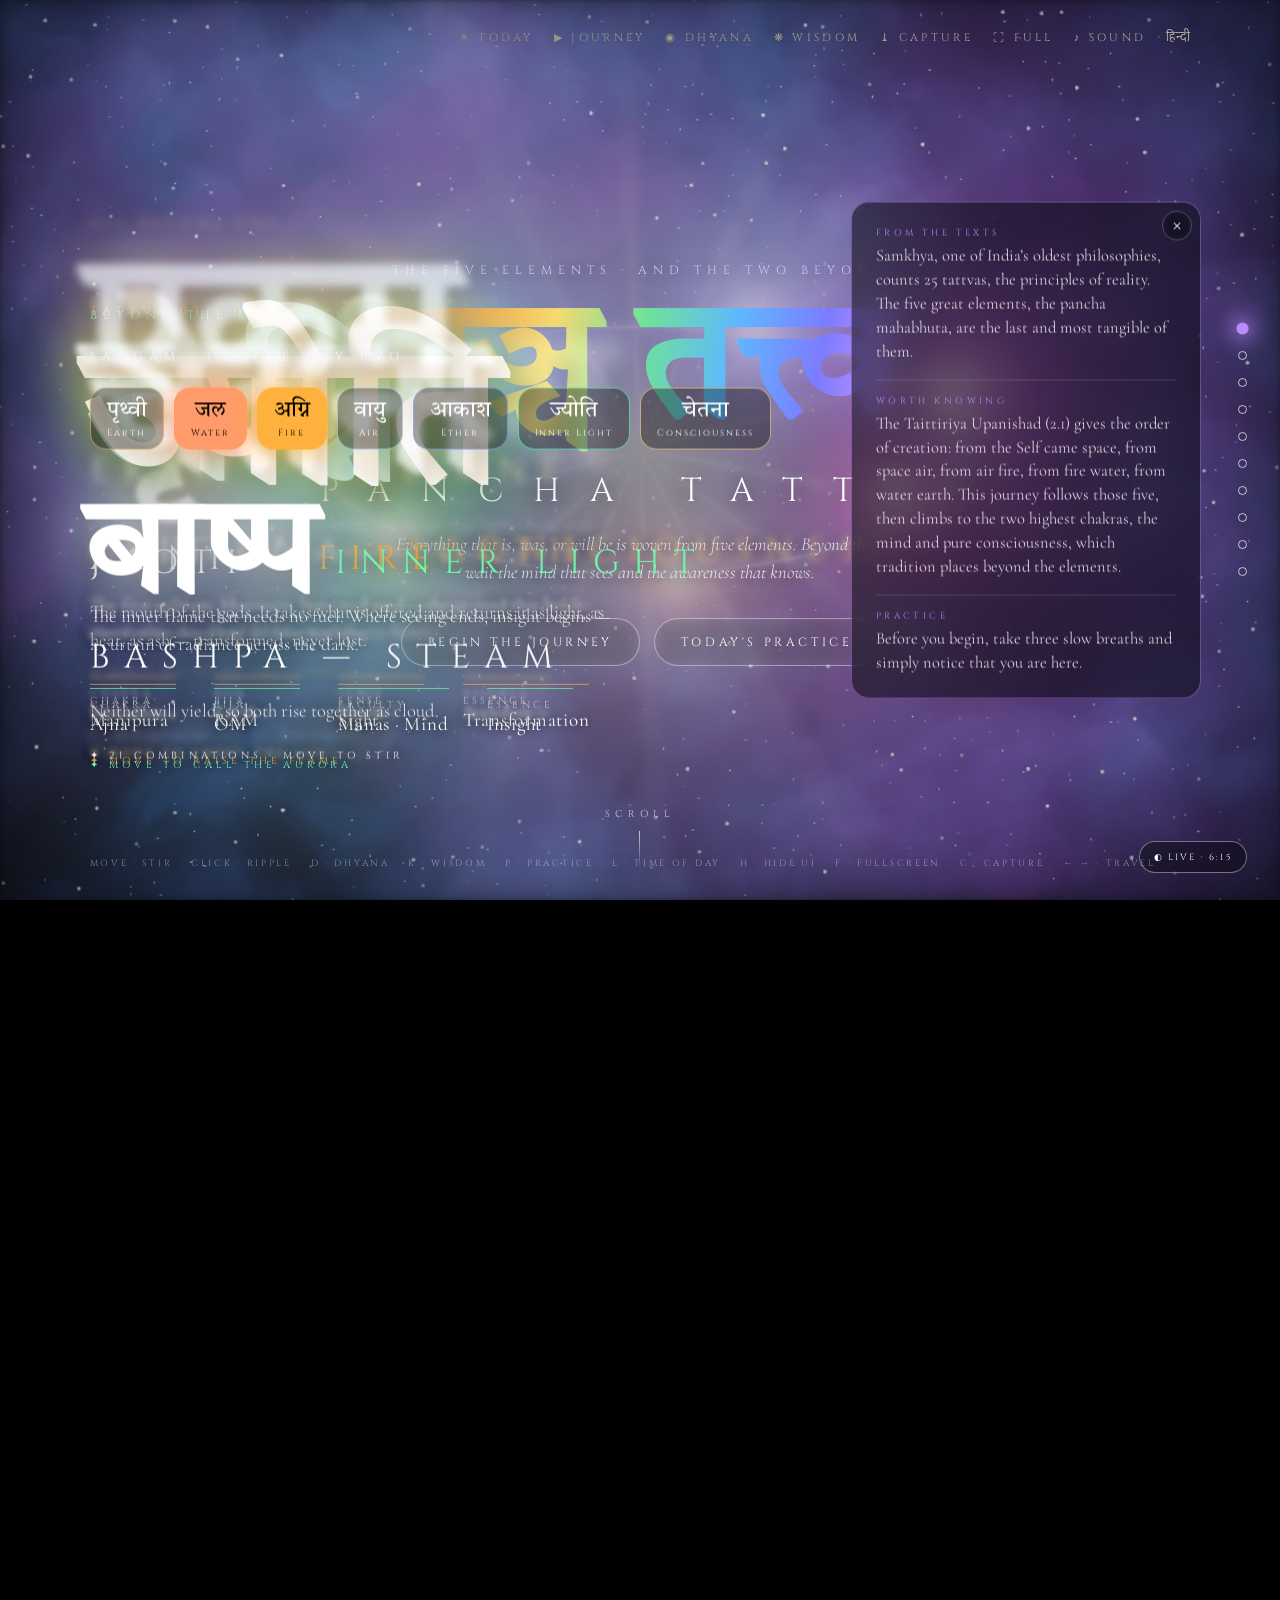
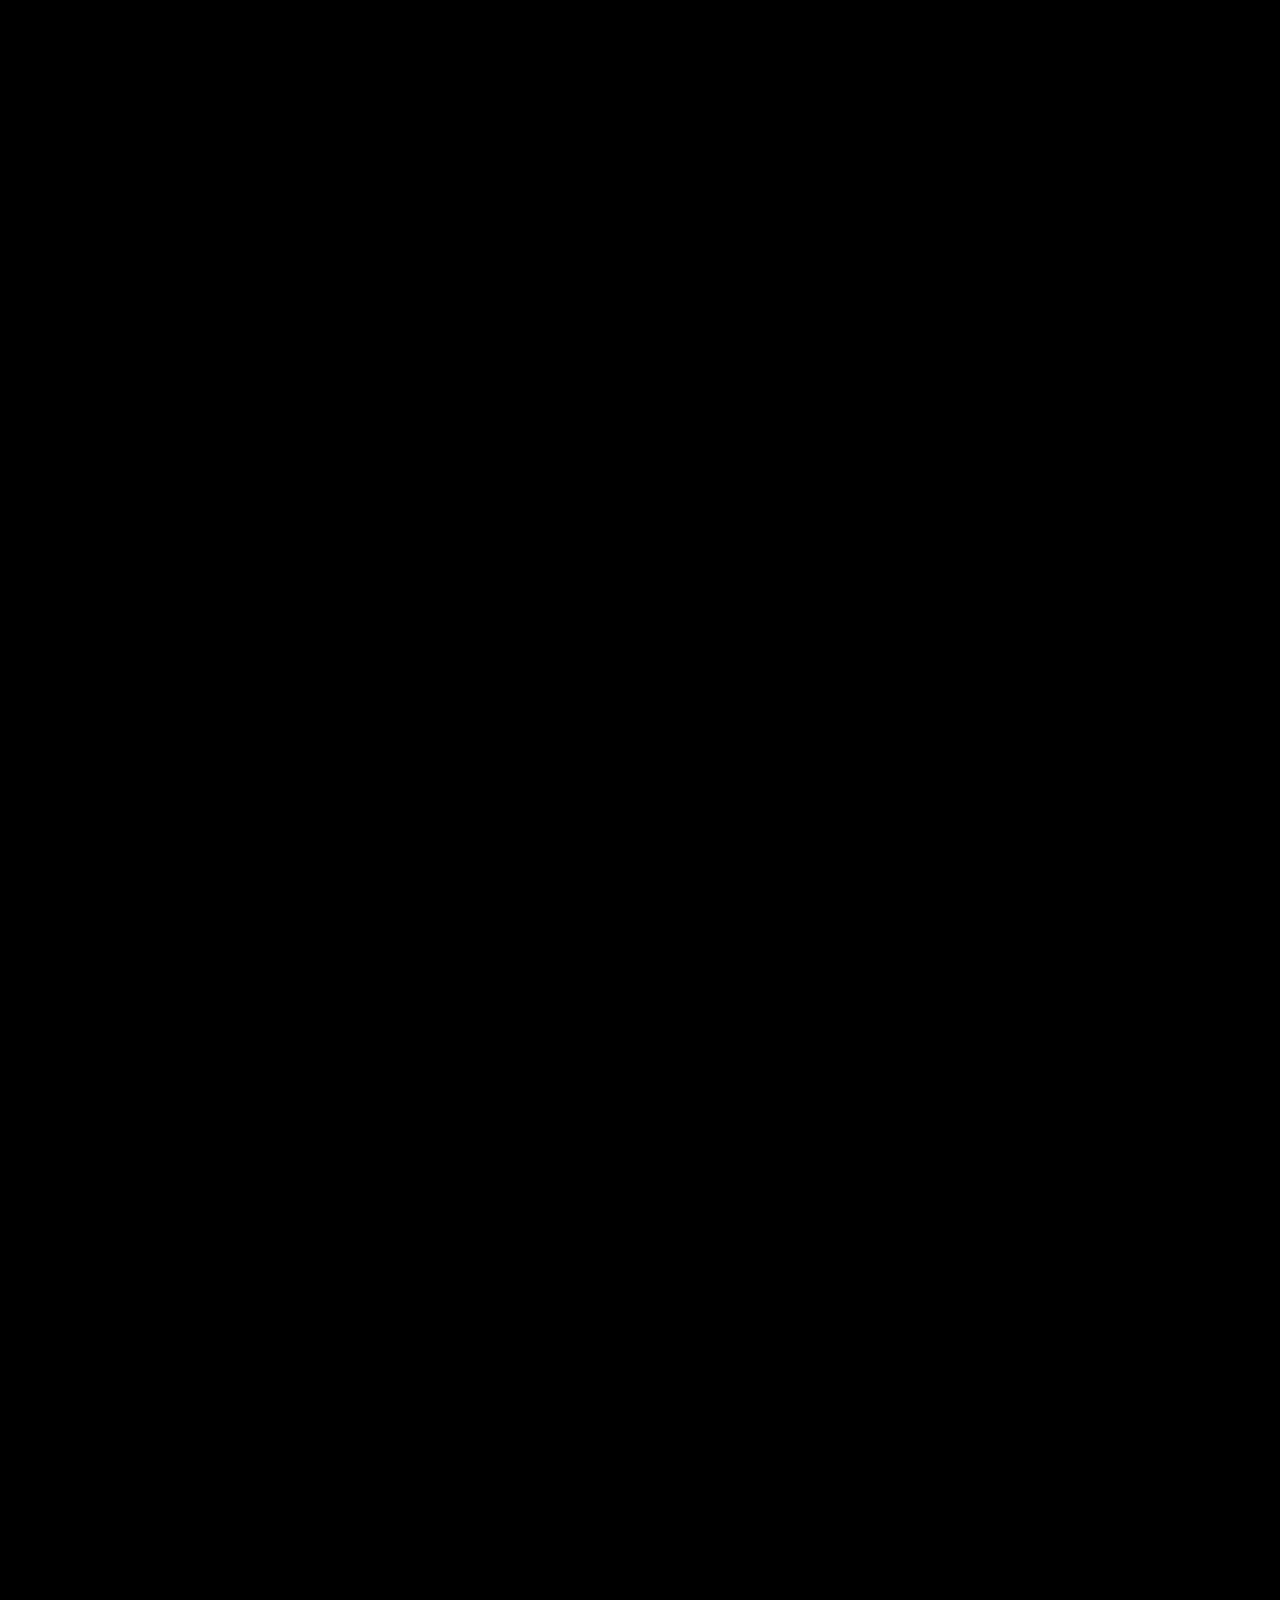
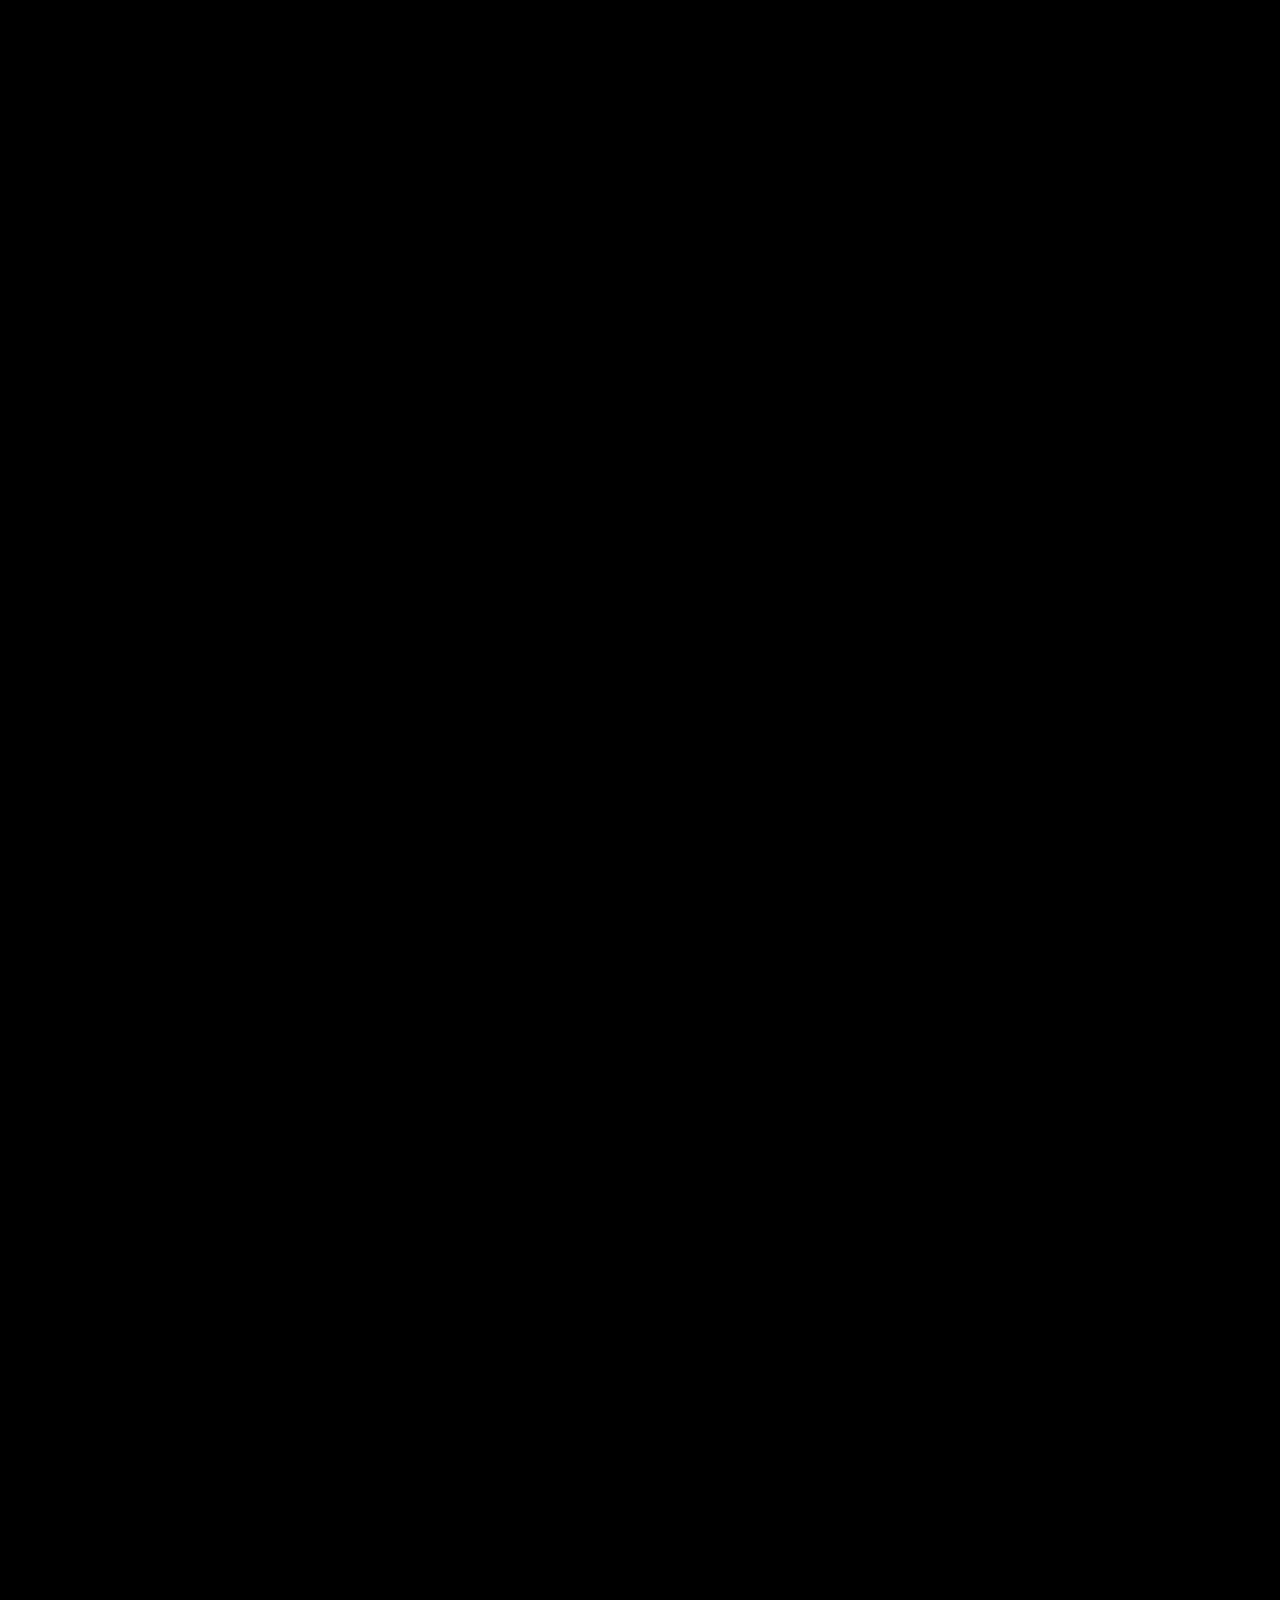
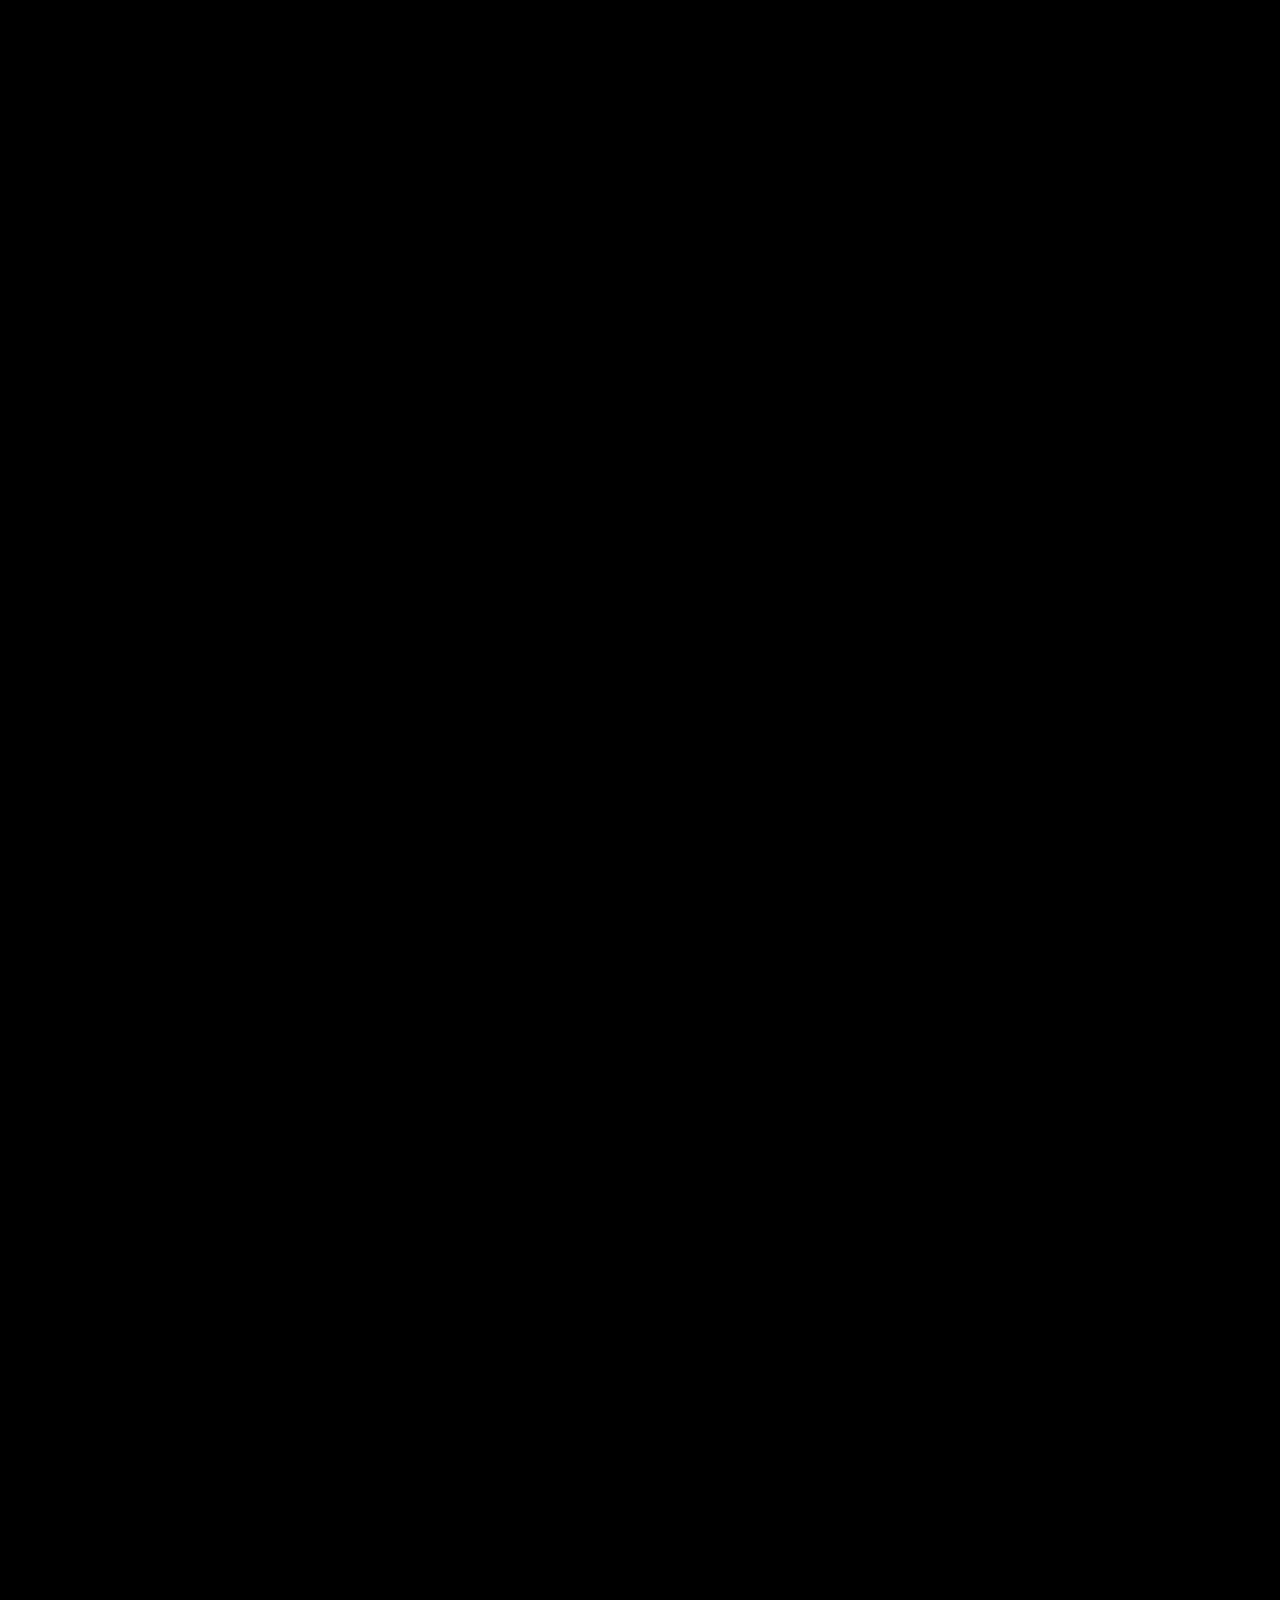
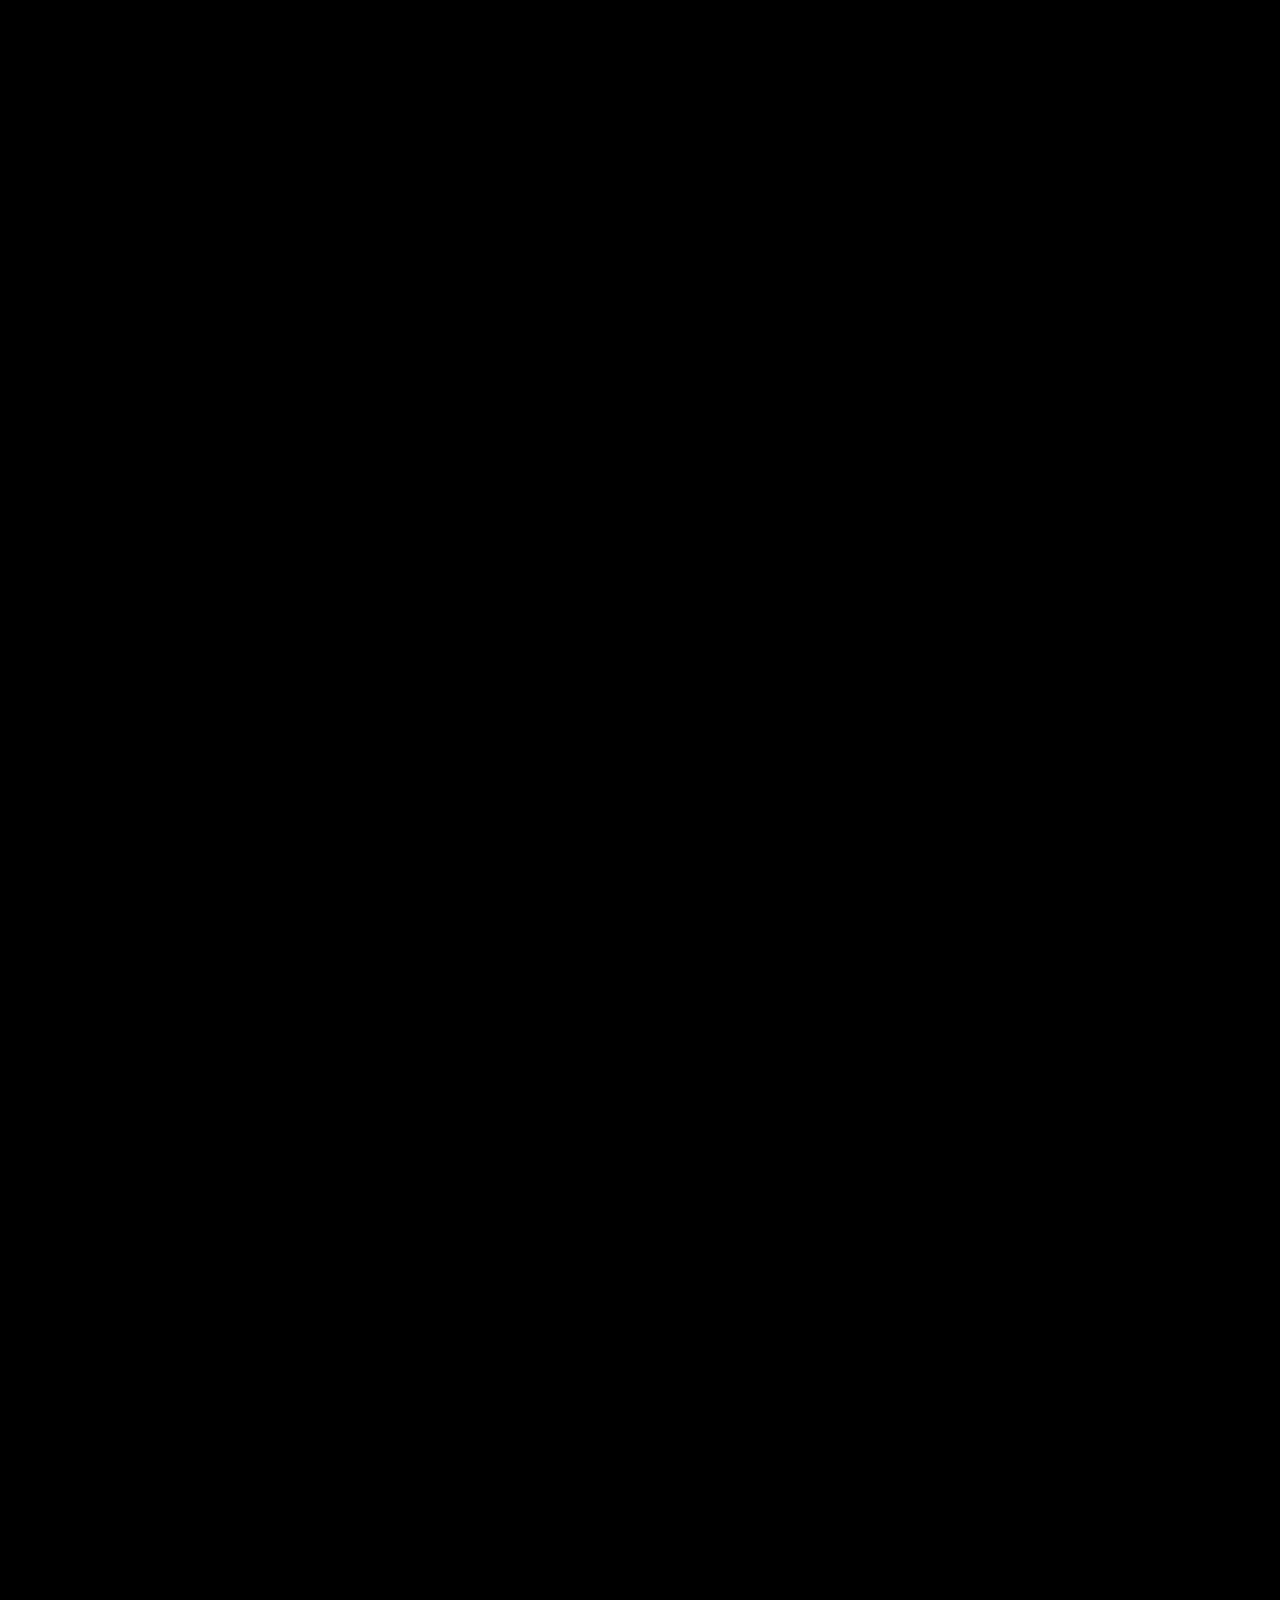
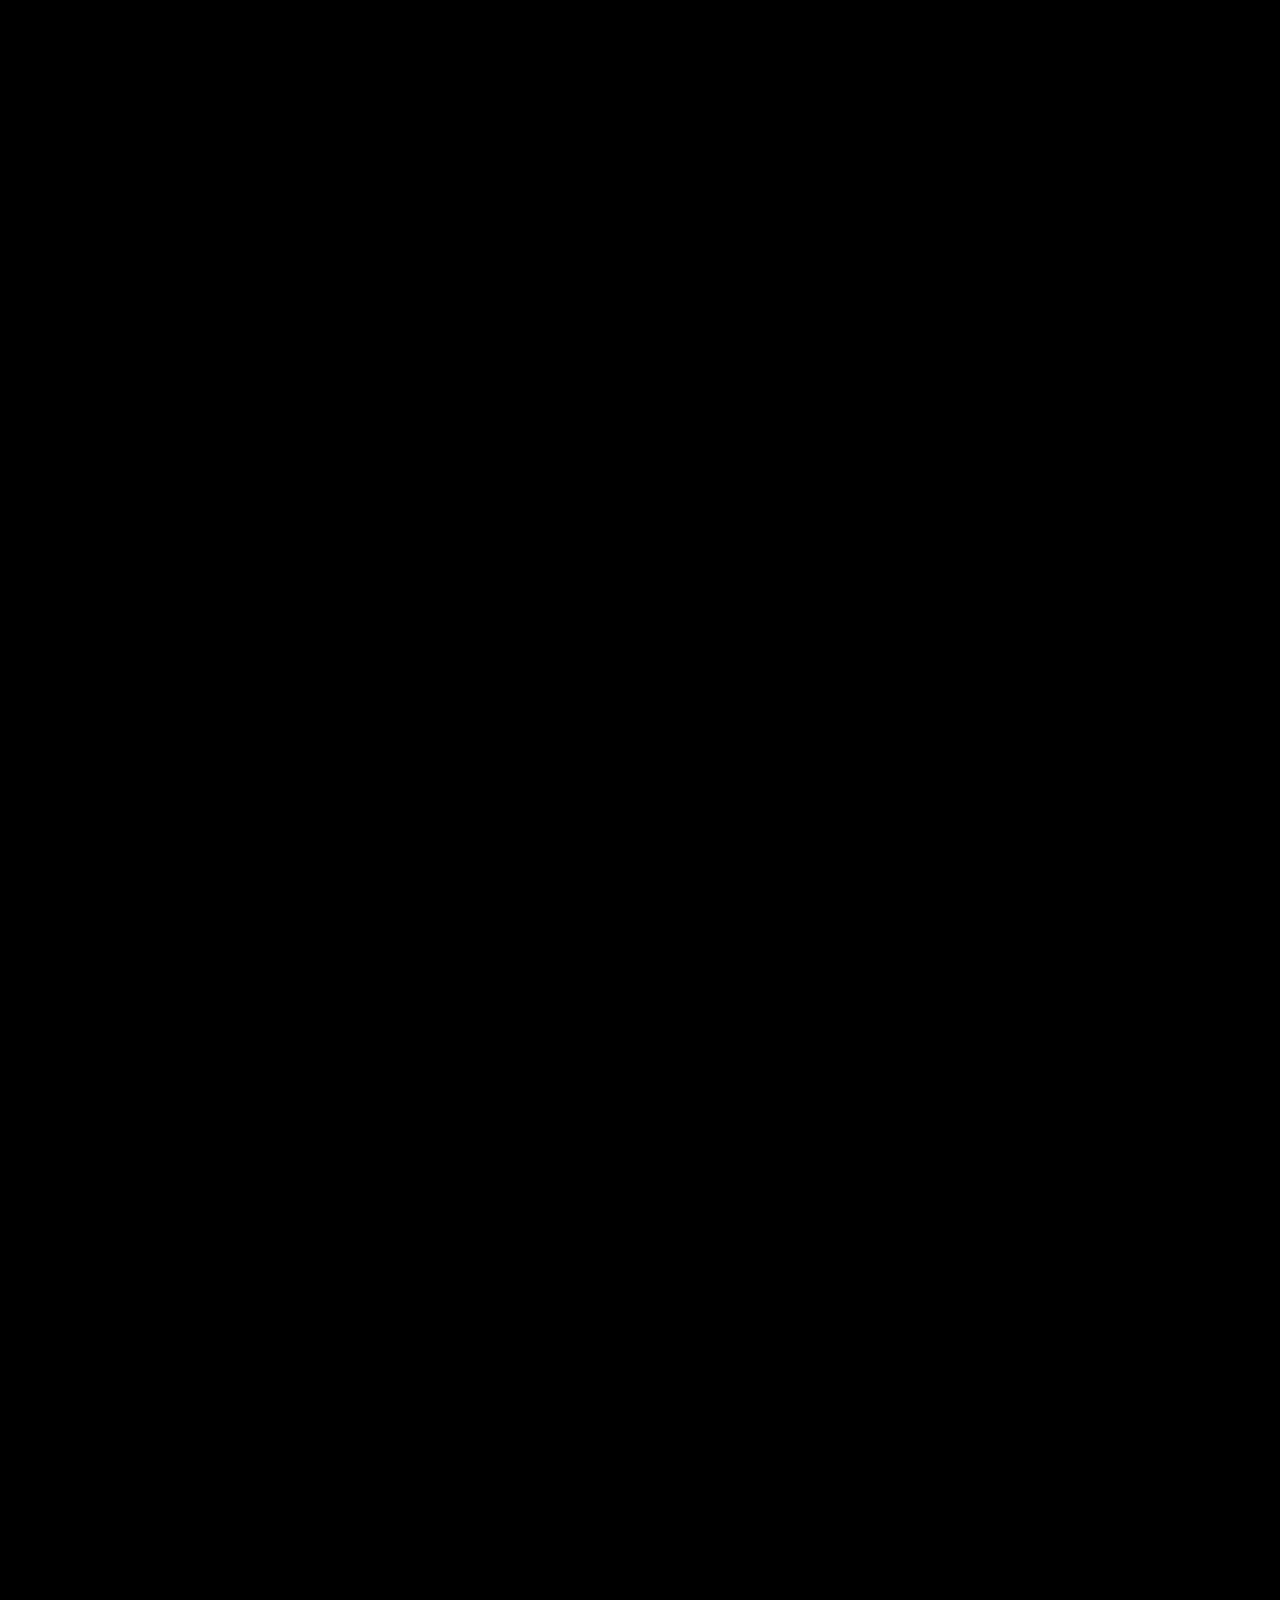
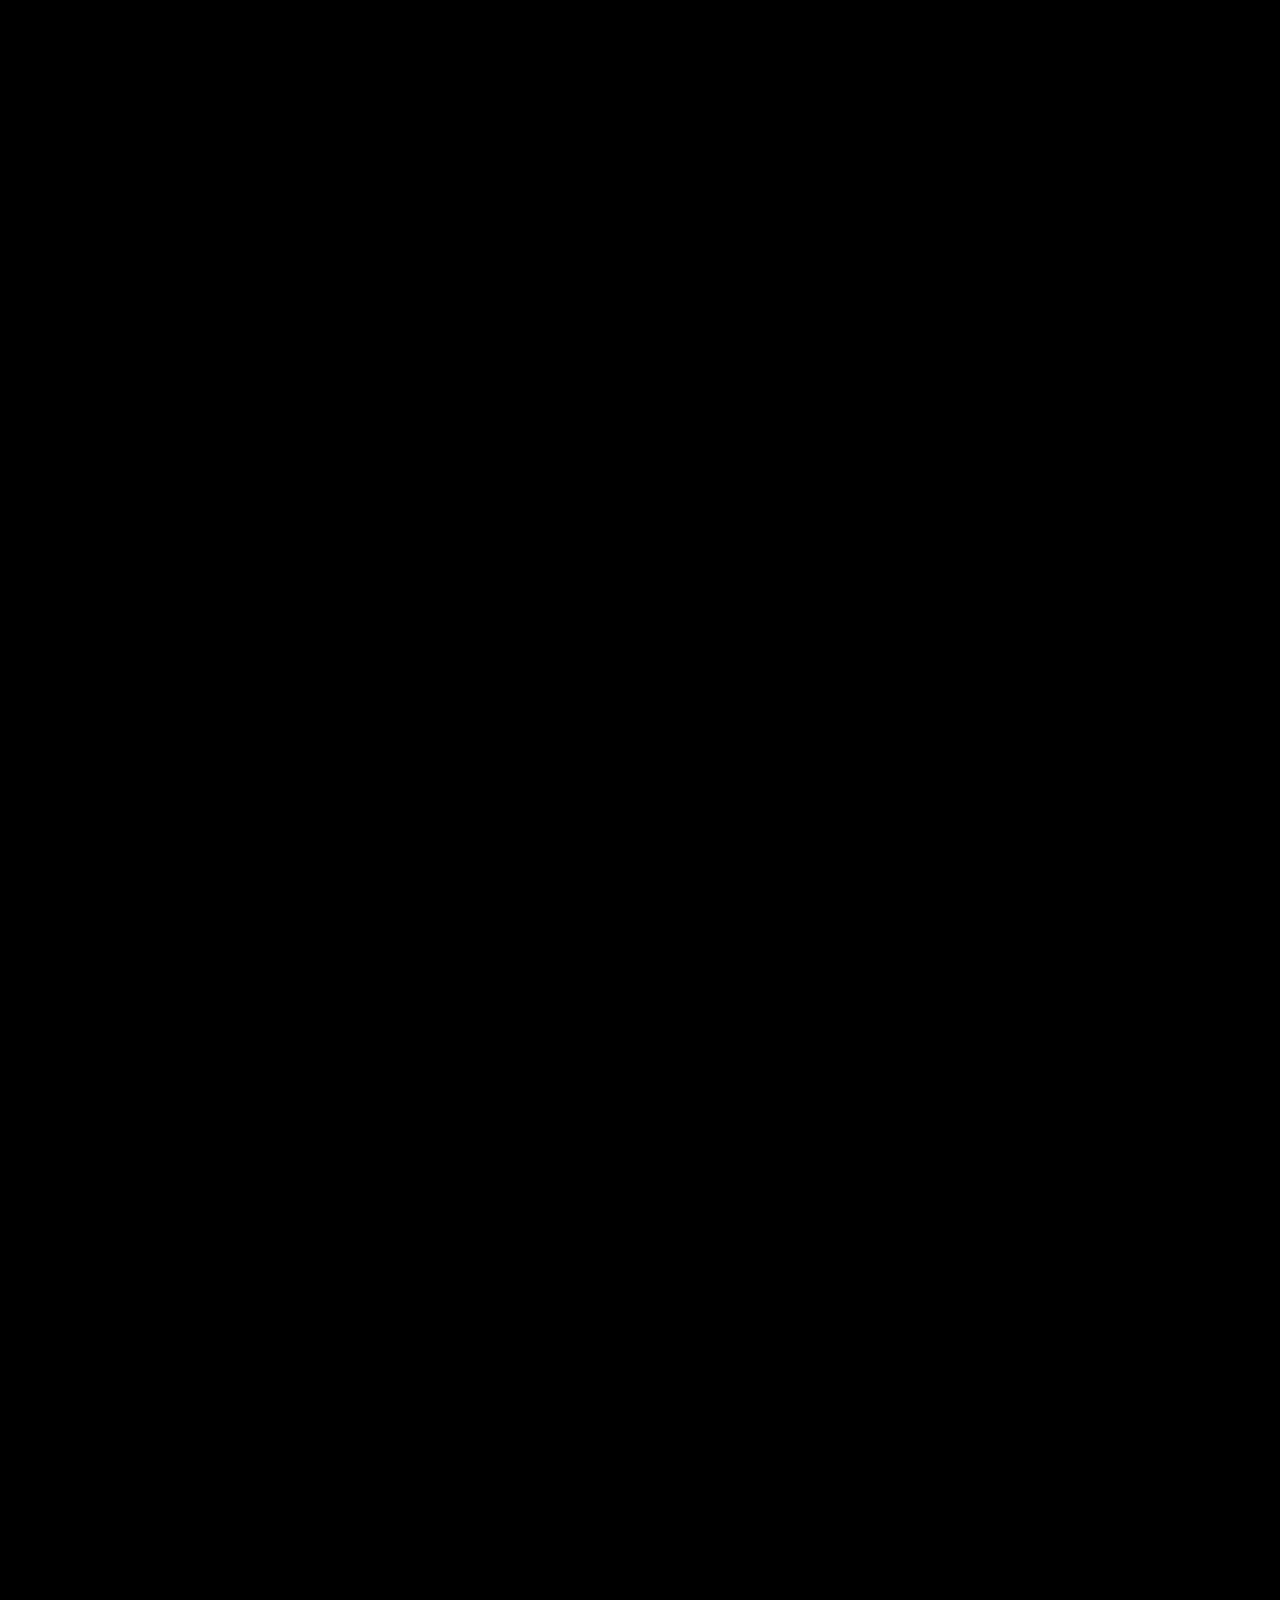
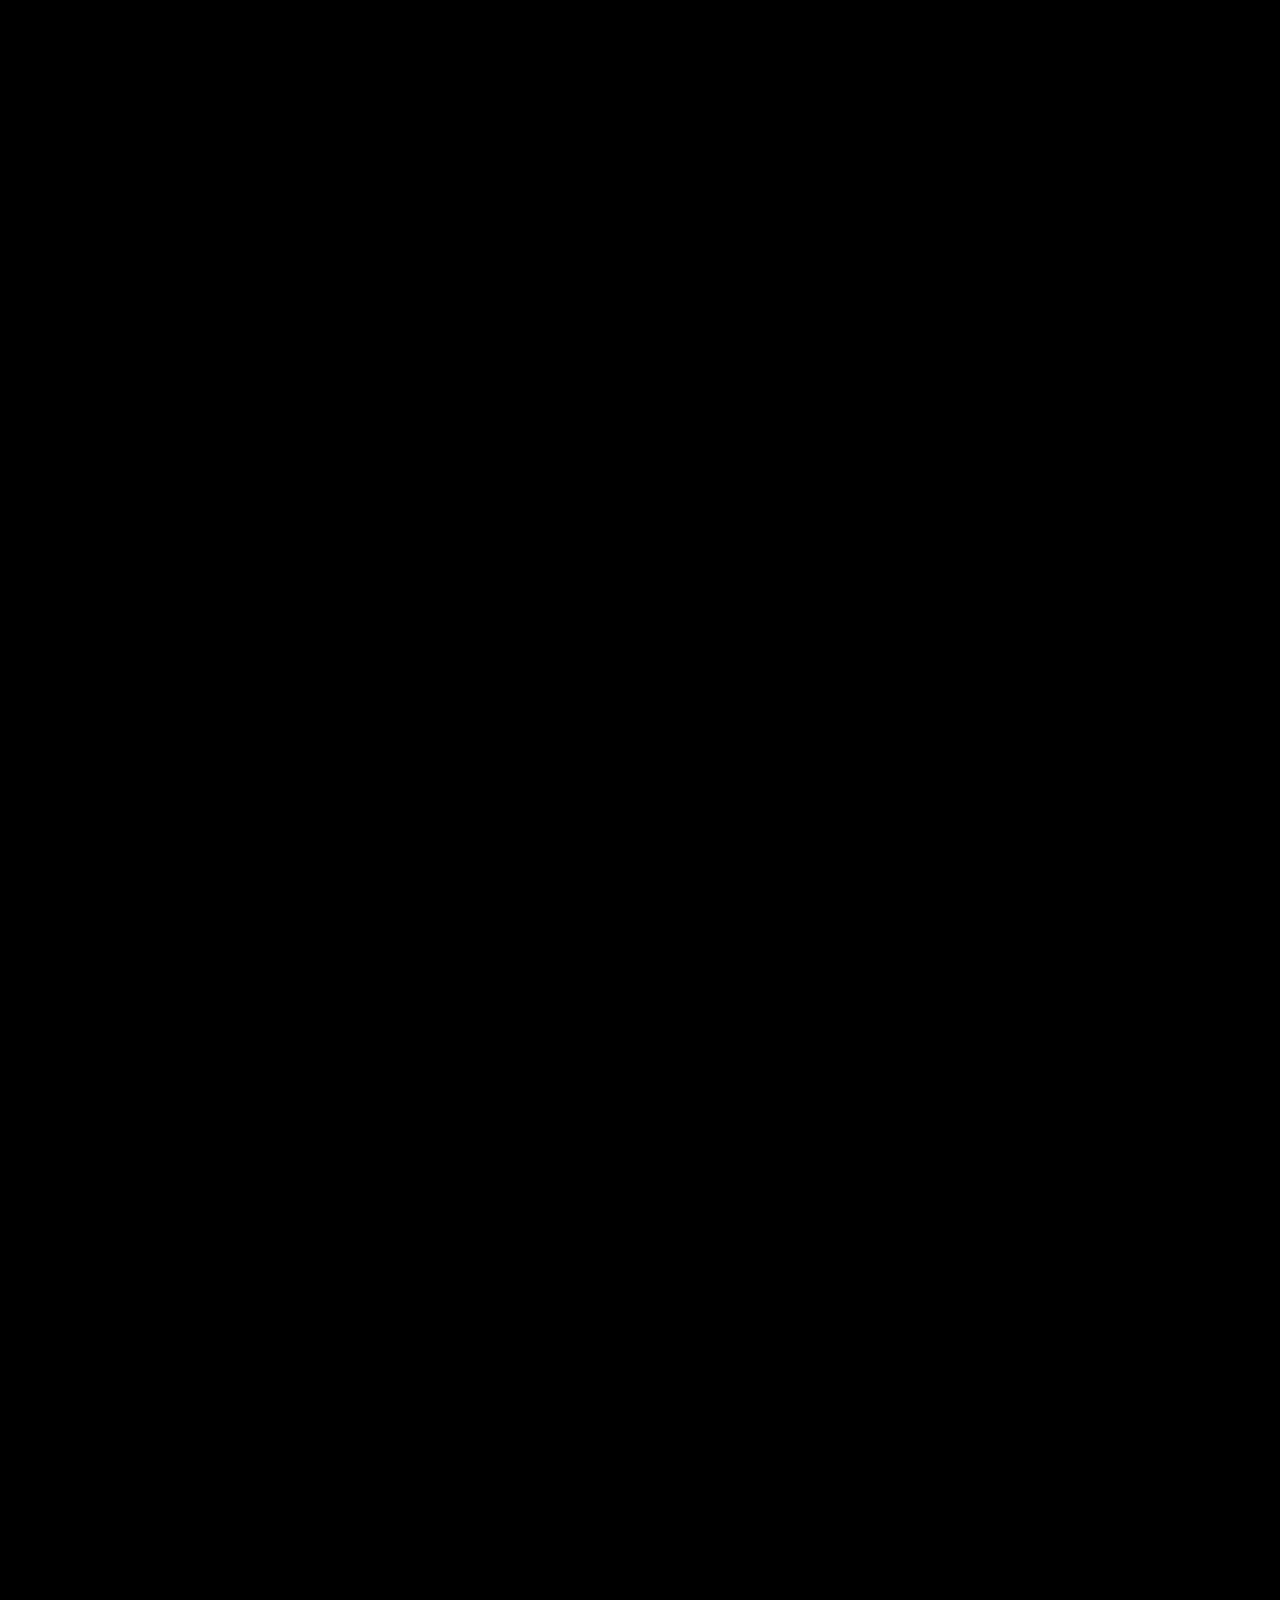
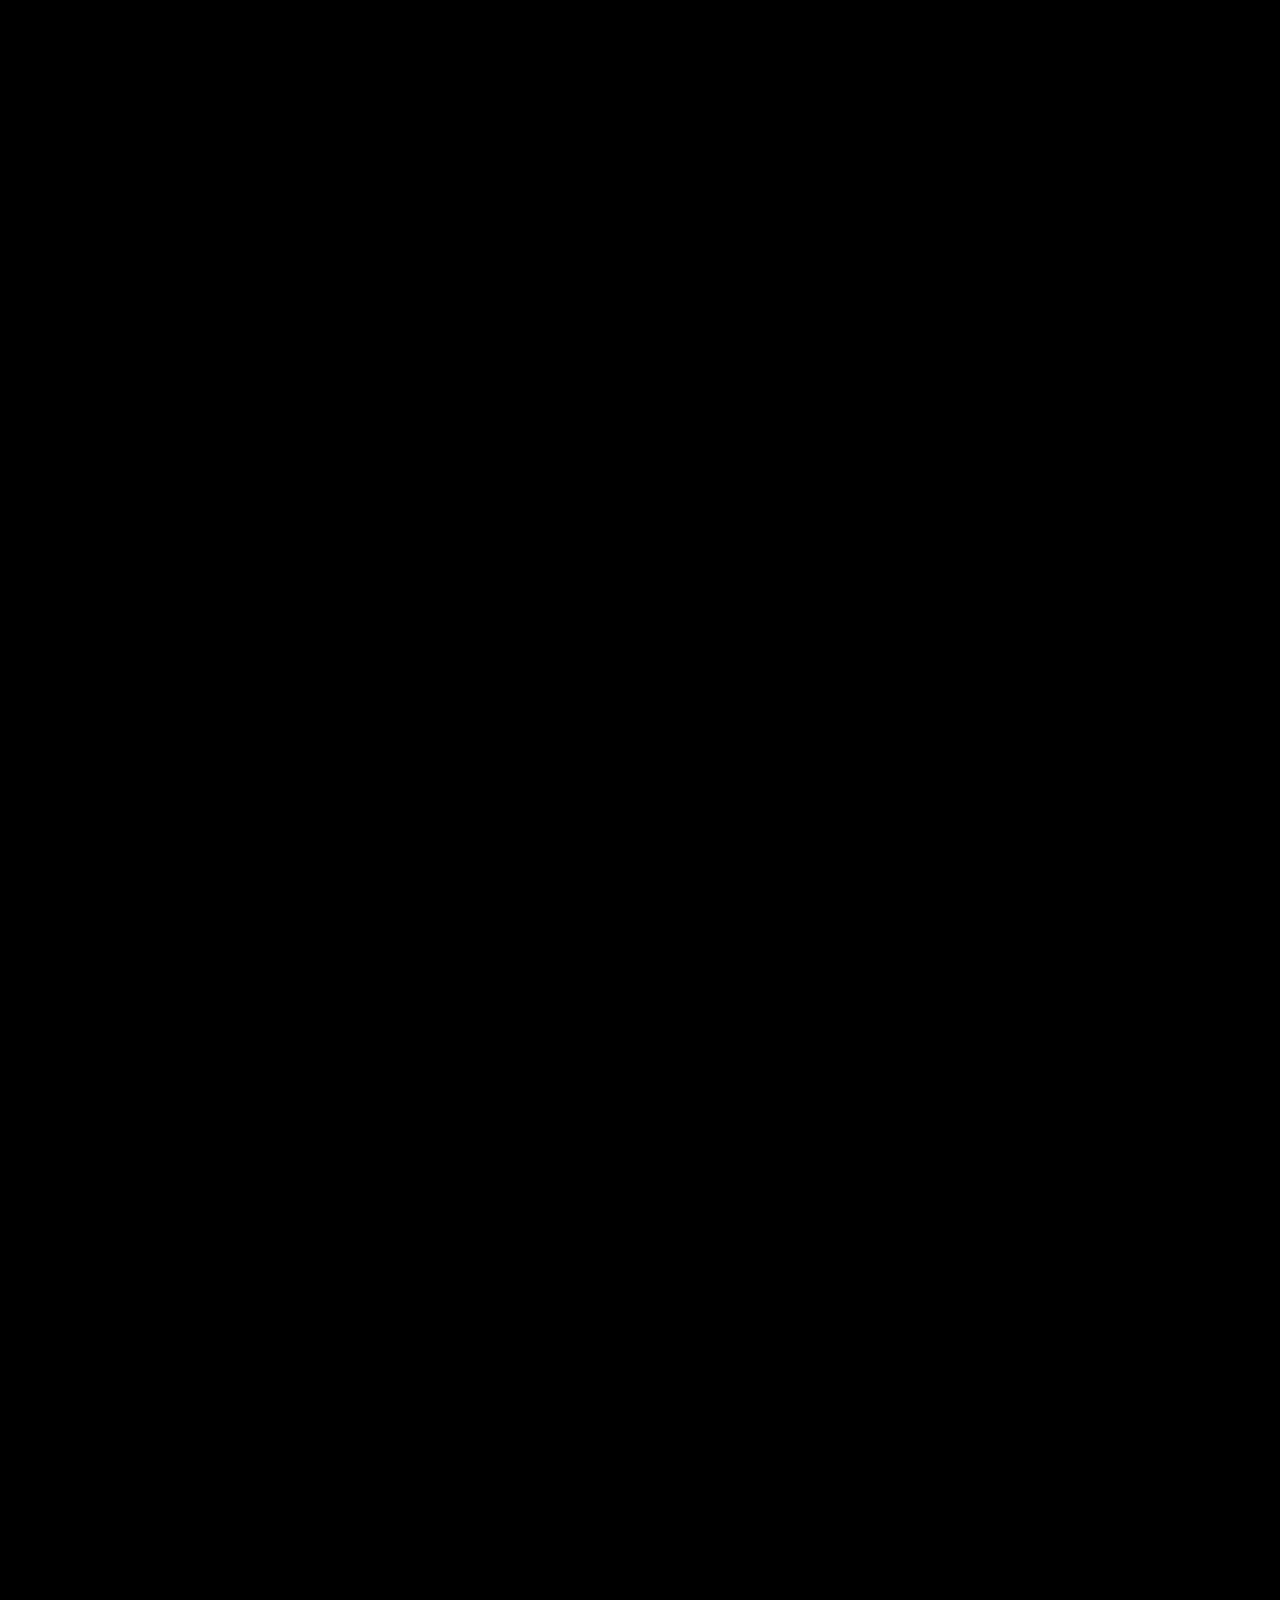
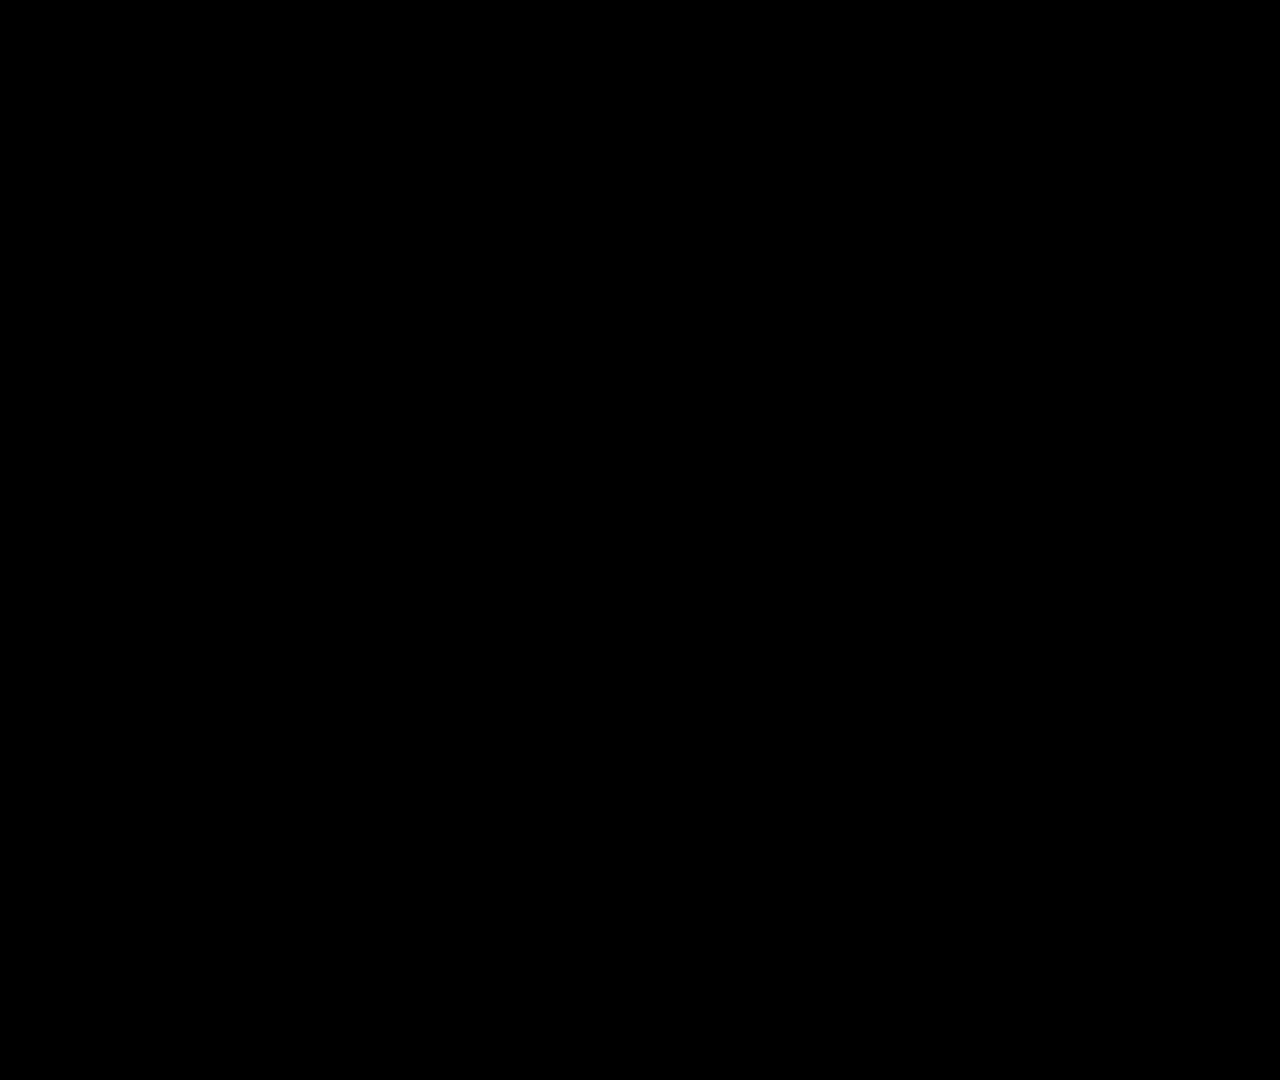
==== commit 028867d8: "Add Hindi version with a language switch All wording is translated (elements, wisdom cards, mixer re" ====
--- a/index.html
+++ b/index.html
@@ -24,17 +24,17 @@
 <link rel="apple-touch-icon" href="assets/icon-180.png">
 <link rel="preconnect" href="https://fonts.googleapis.com">
 <link rel="preconnect" href="https://fonts.gstatic.com" crossorigin>
-<link href="https://fonts.googleapis.com/css2?family=Cinzel:wght@400;600&family=Cormorant+Garamond:ital,wght@0,300;0,400;1,300&family=Tiro+Devanagari+Sanskrit&display=swap" rel="stylesheet">
+<link href="https://fonts.googleapis.com/css2?family=Cinzel:wght@400;600&family=Cormorant+Garamond:ital,wght@0,300;0,400;1,300&family=Mukta:wght@300;400&family=Tiro+Devanagari+Hindi:ital@0;1&family=Tiro+Devanagari+Sanskrit&display=swap" rel="stylesheet">
 <link rel="stylesheet" href="css/styles.css">
 </head>
 <body>
 <canvas id="gl"></canvas>
 <div id="bar"></div>
-<div id="load"><div><b>ॐ</b>AWAKENING THE ELEMENTS</div></div>
+<div id="load"><div><b>ॐ</b><span>AWAKENING THE ELEMENTS</span></div></div>
 
 <header>
   <div>पञ्च तत्त्व &nbsp;·&nbsp; PANCHA TATTVA</div>
-  <div class="r"><a id="td">☀ TODAY</a><a id="auto">▶ JOURNEY</a><a id="dh">◉ DHYANA</a><a id="kn">❋ WISDOM</a><a id="cap">⤓ CAPTURE</a><a id="fs">⛶ FULL</a><a id="snd">♪ SOUND</a></div>
+  <div class="r"><a id="td">☀ TODAY</a><a id="auto">▶ JOURNEY</a><a id="dh">◉ DHYANA</a><a id="kn">❋ WISDOM</a><a id="cap">⤓ CAPTURE</a><a id="fs">⛶ FULL</a><a id="snd">♪ SOUND</a><a id="lg" title="Language · भाषा">हिन्दी</a></div>
 </header>
 
 <nav id="nav"></nav>
--- a/css/styles.css
+++ b/css/styles.css
@@ -2,25 +2,25 @@
 *{box-sizing:border-box;margin:0;padding:0}
 html{scrollbar-width:none;background:#000}
 html::-webkit-scrollbar{display:none}
-body{background:#000;color:#fff;font-family:'Cormorant Garamond',Georgia,serif;overflow-x:hidden}
+body{background:#000;color:#fff;font-family:'Cormorant Garamond','Tiro Devanagari Hindi',Georgia,serif;overflow-x:hidden}
 #gl{position:fixed;inset:0;width:100vw;height:100vh;height:100lvh;display:block}
 #track{position:relative;width:1px}
 .panel{position:fixed;inset:0;display:flex;flex-direction:column;justify-content:flex-end;
   padding:0 7vw 13vh;pointer-events:none;opacity:0;will-change:opacity,transform,filter}
 .panel::before{content:"";position:absolute;inset:0;z-index:-1;
   background:linear-gradient(75deg,rgba(0,0,0,.62) 0%,rgba(0,0,0,.25) 38%,transparent 62%)}
-.count{font-family:'Cinzel',serif;letter-spacing:.5em;font-size:12px;color:var(--c);margin-bottom:1.2vh;
+.count{font-family:'Cinzel','Mukta',serif;letter-spacing:.5em;font-size:12px;color:var(--c);margin-bottom:1.2vh;
   text-shadow:0 0 18px rgba(0,0,0,.8)}
 .deva{font-family:'Tiro Devanagari Sanskrit','Nirmala UI','Mangal',serif;font-size:clamp(84px,15vw,250px);line-height:1.05;
   color:#fff;text-shadow:0 0 60px var(--c),0 4px 40px rgba(0,0,0,.55);margin-left:-.04em}
-.name{font-family:'Cinzel',serif;font-weight:400;font-size:clamp(20px,2.6vw,40px);letter-spacing:.42em;margin-top:.6vh;
+.name{font-family:'Cinzel','Mukta',serif;font-weight:400;font-size:clamp(20px,2.6vw,40px);letter-spacing:.42em;margin-top:.6vh;
   text-shadow:0 2px 24px rgba(0,0,0,.8)}
 .name span{color:var(--c)}
 .line{max-width:520px;font-size:clamp(17px,1.45vw,23px);font-weight:300;line-height:1.5;margin-top:2vh;
   color:rgba(255,255,255,.88);text-shadow:0 1px 16px rgba(0,0,0,.9)}
 .meta{display:flex;gap:clamp(18px,3vw,54px);margin-top:3.2vh;flex-wrap:wrap}
 .meta div{border-top:1px solid color-mix(in srgb,var(--c) 70%,transparent);padding-top:9px;min-width:86px}
-.meta small{display:block;font-family:'Cinzel',serif;font-size:10px;letter-spacing:.32em;color:rgba(255,255,255,.6)}
+.meta small{display:block;font-family:'Cinzel','Mukta',serif;font-size:10px;letter-spacing:.32em;color:rgba(255,255,255,.6)}
 .meta b{font-weight:400;font-size:19px;letter-spacing:.04em;text-shadow:0 1px 12px rgba(0,0,0,.9)}
 .hero{justify-content:center;align-items:center;text-align:center;padding:0 6vw}
 .hero::before{background:radial-gradient(ellipse at center,rgba(0,0,0,.35),transparent 65%)}
@@ -31,31 +31,31 @@
 .hero .name{letter-spacing:.9em;margin-right:-.9em}
 .hero .line{margin-inline:auto;font-style:italic}
 .btns{display:flex;flex-wrap:wrap;gap:14px;margin-top:4.5vh;justify-content:center;pointer-events:auto}
-button{font-family:'Cinzel',serif;letter-spacing:.3em;font-size:12px;color:#fff;cursor:pointer;
+button{font-family:'Cinzel','Mukta',serif;letter-spacing:.3em;font-size:12px;color:#fff;cursor:pointer;
   background:rgba(255,255,255,.06);border:1px solid rgba(255,255,255,.4);padding:15px 26px;border-radius:40px;
   backdrop-filter:blur(8px);transition:.35s}
 button:hover{background:#fff;color:#000;box-shadow:0 0 40px rgba(255,255,255,.5)}
 header{position:fixed;top:0;left:0;right:0;display:flex;justify-content:space-between;align-items:center;
-  padding:26px 7vw;z-index:5;font-family:'Cinzel',serif;letter-spacing:.42em;font-size:12px;mix-blend-mode:difference}
+  padding:26px 7vw;z-index:5;font-family:'Cinzel','Mukta',serif;letter-spacing:.42em;font-size:12px;mix-blend-mode:difference}
 header .r{display:flex;gap:20px}
 header a,header>div:first-child{white-space:nowrap}
 @media(max-width:1380px){header>div:first-child{display:none}header{justify-content:flex-end}}
 header a{color:#fff;text-decoration:none;cursor:pointer;opacity:.75}
 header a:hover{opacity:1}
 nav{position:fixed;right:2.6vw;top:50%;transform:translateY(-50%);z-index:5;display:flex;flex-direction:column;gap:18px;align-items:flex-end}
-nav a{display:flex;align-items:center;gap:12px;cursor:pointer;font-family:'Cinzel',serif;font-size:10px;letter-spacing:.3em;color:#fff}
+nav a{display:flex;align-items:center;gap:12px;cursor:pointer;font-family:'Cinzel','Mukta',serif;font-size:10px;letter-spacing:.3em;color:#fff}
 nav a i{width:9px;height:9px;border-radius:50%;border:1px solid rgba(255,255,255,.7);transition:.4s;display:block}
 nav a span{opacity:0;transform:translateX(8px);transition:.35s;text-shadow:0 0 10px #000}
 nav a:hover span,nav a.on span{opacity:.9;transform:none}
 nav a.on i{background:var(--c);border-color:var(--c);box-shadow:0 0 16px 3px var(--c);transform:scale(1.35)}
 #bar{position:fixed;left:0;top:0;height:2px;width:100%;transform-origin:0 50%;transform:scaleX(0);z-index:6;
   background:linear-gradient(90deg,#ff5a4d,#ff9d3c,#ffe169,#6fe39a,#5fb8ff,#7d7bff,#d79bff)}
-#hint{position:fixed;bottom:3.5vh;left:50%;transform:translateX(-50%);z-index:5;font-family:'Cinzel',serif;
+#hint{position:fixed;bottom:3.5vh;left:50%;transform:translateX(-50%);z-index:5;font-family:'Cinzel','Mukta',serif;
   font-size:10px;letter-spacing:.5em;opacity:.7;display:flex;flex-direction:column;align-items:center;gap:10px;transition:opacity .6s}
 #hint::after{content:"";width:1px;height:38px;background:linear-gradient(#fff,transparent);animation:drip 2s infinite}
 @keyframes drip{0%{transform:scaleY(0);transform-origin:top}50%{transform:scaleY(1);transform-origin:top}51%{transform-origin:bottom}100%{transform:scaleY(0);transform-origin:bottom}}
 #load{position:fixed;inset:0;background:#000;z-index:20;display:grid;place-items:center;transition:opacity 1.4s;
-  font-family:'Cinzel',serif;letter-spacing:.6em;font-size:12px}
+  font-family:'Cinzel','Mukta',serif;letter-spacing:.6em;font-size:12px}
 #load b{font-family:'Tiro Devanagari Sanskrit','Nirmala UI',serif;font-size:90px;font-weight:400;display:block;text-align:center;
   animation:om 2.4s ease-in-out infinite;margin-bottom:18px}
 @keyframes om{50%{opacity:.35;transform:scale(.94)}}
@@ -71,19 +71,19 @@
 #ring{grid-area:1/1;width:min(46vh,70vw);aspect-ratio:1;border-radius:50%;border:1px solid var(--accent);display:grid;place-items:center;
   box-shadow:0 0 70px var(--accent),inset 0 0 70px color-mix(in srgb,var(--accent) 45%,transparent);background:radial-gradient(circle,rgba(0,0,0,.25),transparent 70%)}
 #bj{font-family:'Tiro Devanagari Sanskrit','Nirmala UI',serif;font-size:min(17vh,26vw);text-shadow:0 0 40px var(--accent)}
-#btxt{grid-area:1/1;align-self:end;margin-bottom:19vh;font-family:'Cinzel',serif;letter-spacing:.7em;font-size:13px;text-shadow:0 0 14px #000}
-#toast{position:fixed;top:11vh;left:50%;transform:translateX(-50%);z-index:9;font-family:'Cinzel',serif;font-size:11px;letter-spacing:.3em;
+#btxt{grid-area:1/1;align-self:end;margin-bottom:19vh;font-family:'Cinzel','Mukta',serif;letter-spacing:.7em;font-size:13px;text-shadow:0 0 14px #000}
+#toast{position:fixed;top:11vh;left:50%;transform:translateX(-50%);z-index:9;font-family:'Cinzel','Mukta',serif;font-size:11px;letter-spacing:.3em;
   background:rgba(0,0,0,.55);border:1px solid rgba(255,255,255,.25);padding:12px 22px;border-radius:30px;opacity:0;transition:opacity .5s;
   pointer-events:none;backdrop-filter:blur(8px);white-space:nowrap}
-#keys{position:fixed;left:7vw;bottom:3.5vh;z-index:5;font-family:'Cinzel',serif;font-size:9px;letter-spacing:.3em;opacity:.45}
+#keys{position:fixed;left:7vw;bottom:3.5vh;z-index:5;font-family:'Cinzel','Mukta',serif;font-size:9px;letter-spacing:.3em;opacity:.45}
 .panel .btns{justify-content:flex-start;margin-top:3.5vh}
-.tip{margin-top:2.6vh;font-family:'Cinzel',serif;font-size:10px;letter-spacing:.42em;color:var(--c);text-shadow:0 0 12px #000}
+.tip{margin-top:2.6vh;font-family:'Cinzel','Mukta',serif;font-size:10px;letter-spacing:.42em;color:var(--c);text-shadow:0 0 12px #000}
 .chips{display:flex;flex-wrap:wrap;gap:10px;pointer-events:auto;margin:1.4vh 0 2.6vh;max-width:820px}
 .chip{padding:9px 16px 10px;display:flex;flex-direction:column;align-items:center;gap:1px;border-radius:16px;letter-spacing:.22em;font-size:9px;
   border-color:color-mix(in srgb,var(--c) 65%,transparent);background:rgba(0,0,0,.35)}
 .chip b{font-family:'Tiro Devanagari Sanskrit','Nirmala UI',serif;font-size:22px;font-weight:400;letter-spacing:0;line-height:1.25}
 .chip:hover,.chip.on{background:var(--c);color:#000;box-shadow:0 0 30px var(--c)}
-.eq{font-family:'Cinzel',serif;letter-spacing:.38em;font-size:12px;opacity:.85;text-shadow:0 0 12px #000}
+.eq{font-family:'Cinzel','Mukta',serif;letter-spacing:.38em;font-size:12px;opacity:.85;text-shadow:0 0 12px #000}
 .mix .deva{font-size:clamp(64px,10.5vw,180px)}
 body.pure .chips,body.dhyana .chips{pointer-events:none}
 #jn{position:fixed;right:calc(2.6vw + 46px);top:50%;transform:translateY(-50%);width:min(350px,30vw);z-index:4;padding:24px 24px 22px;
@@ -91,7 +91,7 @@
   backdrop-filter:blur(14px);opacity:0;pointer-events:none;transition:opacity .45s;display:grid;gap:15px}
 body.kn #jn{opacity:1}
 body.kn #jn.sw{opacity:0}
-#jn small{font-family:'Cinzel',serif;font-size:9px;letter-spacing:.38em;color:var(--accent);display:block;margin-bottom:6px}
+#jn small{font-family:'Cinzel','Mukta',serif;font-size:9px;letter-spacing:.38em;color:var(--accent);display:block;margin-bottom:6px}
 #jn p{font-size:16.5px;line-height:1.45;font-weight:300;color:rgba(255,255,255,.93)}
 #jn div+div{border-top:1px solid rgba(255,255,255,.14);padding-top:14px}
 body.pure #jn,body.dhyana #jn{opacity:0!important}
@@ -125,20 +125,20 @@
   backdrop-filter:blur(18px);opacity:0;pointer-events:none;transition:opacity .4s,transform .4s;text-align:center;display:grid;gap:12px;justify-items:center}
 body.pr #prb{opacity:1;pointer-events:auto}
 body.pr #pr{opacity:1;pointer-events:auto;transform:translate(-50%,-50%)}
-#pr small{font-family:'Cinzel',serif;font-size:9px;letter-spacing:.36em;color:var(--pc)}
+#pr small{font-family:'Cinzel','Mukta',serif;font-size:9px;letter-spacing:.36em;color:var(--pc)}
 #pr h3{font-family:'Tiro Devanagari Sanskrit','Nirmala UI',serif;font-weight:400;font-size:64px;line-height:1.15;text-shadow:0 0 40px var(--pc)}
-#pr .nm{font-family:'Cinzel',serif;letter-spacing:.4em;font-size:14px}
+#pr .nm{font-family:'Cinzel','Mukta',serif;letter-spacing:.4em;font-size:14px}
 #pr p{font-size:17px;line-height:1.45;font-weight:300;color:rgba(255,255,255,.93)}
 .durs{display:flex;gap:8px}
 .dur{padding:9px 16px;font-size:10px}
 .dur.on{background:#fff;color:#000}
 #prgo{background:var(--pc);color:#000;border-color:var(--pc);width:100%}
 .wk{display:flex;gap:11px;margin-top:6px}
-.wk span{display:grid;justify-items:center;gap:6px;font-family:'Cinzel',serif;font-size:9px;opacity:.85}
+.wk span{display:grid;justify-items:center;gap:6px;font-family:'Cinzel','Mukta',serif;font-size:9px;opacity:.85}
 .wk i{width:14px;height:14px;border-radius:50%;border:1px solid rgba(255,255,255,.45);display:block}
 .wk i.d{background:var(--pc);border-color:var(--pc);box-shadow:0 0 12px var(--pc)}
 .wk i.t{outline:1px solid rgba(255,255,255,.55);outline-offset:3px}
-#pr .st{font-family:'Cinzel',serif;font-size:10px;letter-spacing:.26em}
+#pr .st{font-family:'Cinzel','Mukta',serif;font-size:10px;letter-spacing:.26em}
 #pr small.nt{color:rgba(255,255,255,.45);letter-spacing:.22em}
 #btxt{font-variant-numeric:tabular-nums;white-space:nowrap}
 a:focus-visible,button:focus-visible{outline:2px solid var(--accent);outline-offset:4px;border-radius:6px}
@@ -147,3 +147,25 @@
   .chip{padding:6px 10px 7px}.chip b{font-size:17px}#gd{font-size:15px}#btxt{margin-bottom:22vh}
   #toast{white-space:normal;text-align:center;width:max-content;max-width:88vw;line-height:1.6}.line{font-size:16px}}
 @media(max-width:700px){nav a span{display:none}.panel{padding:0 7vw 12vh}.bija{right:5vw;top:24%;font-size:34vw}header>div:first-child{display:none}header{justify-content:flex-end}}
+#lg{letter-spacing:.04em;font-size:13px}
+html[lang=hi] #lg{letter-spacing:.3em;font-size:11px}
+/* Hindi: Devanagari needs tighter tracking, more line height and larger small text than the Latin capitals */
+html[lang=hi] :is(.count,.name span,.meta small,.tip,.eq,.chip,.dur,.wk span,button,header a){letter-spacing:.04em}
+html[lang=hi] :is(#hint,#load,#toast,#keys,#btxt,#tod,#res,#jno){letter-spacing:.04em}
+html[lang=hi] #jn small,html[lang=hi] #pr small,html[lang=hi] #pr .st,html[lang=hi] #pr .nm{letter-spacing:.04em}
+html[lang=hi] :is(.count,.eq){font-size:16px}
+html[lang=hi] :is(.meta small,.tip,.wk span){font-size:13px}
+html[lang=hi] :is(button,header a){font-size:14px}
+html[lang=hi] :is(.chip,.dur){font-size:12px}
+html[lang=hi] :is(#hint,#tod,#res,#jno){font-size:13px}
+html[lang=hi] :is(#toast,#load){font-size:15px}
+html[lang=hi] #keys{font-size:12px}
+html[lang=hi] #btxt{font-size:18px}
+html[lang=hi] #jn small,html[lang=hi] #pr small,html[lang=hi] #pr .st{font-size:13px}
+html[lang=hi] :is(.line,#gd){line-height:1.7;font-weight:400}
+html[lang=hi] #jn p,html[lang=hi] #pr p{line-height:1.65;font-size:15.5px;font-weight:400}
+html[lang=hi] .name span{font-size:.85em}
+@media(max-width:700px){html[lang=hi] header a{font-size:12.5px}html[lang=hi] #lg{font-size:9px;letter-spacing:.14em}html[lang=hi] #jn p{font-size:14.5px}
+  html[lang=hi] :is(.count,.eq){font-size:14px}#lg{font-size:12px}}
+html[lang=hi] body{font-family:'Tiro Devanagari Hindi','Cormorant Garamond',Georgia,serif}
+header .r{align-items:baseline}
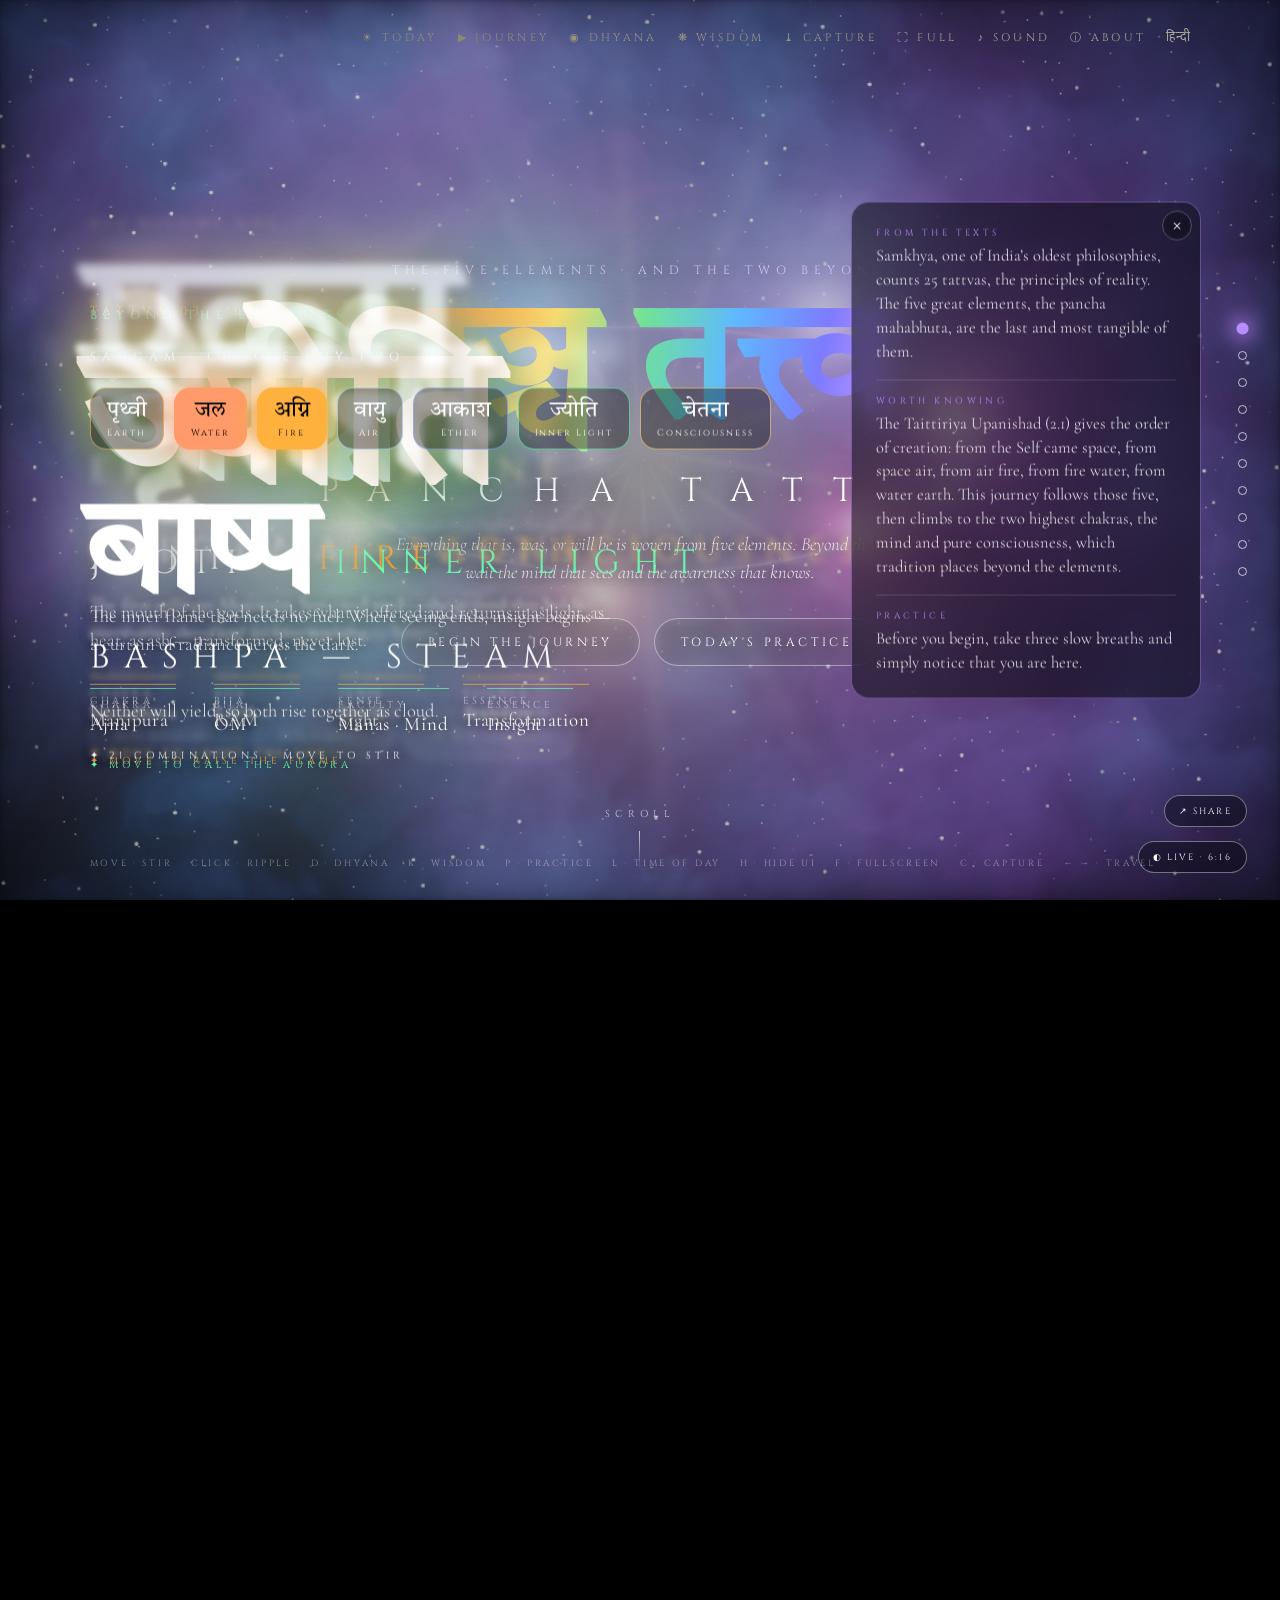
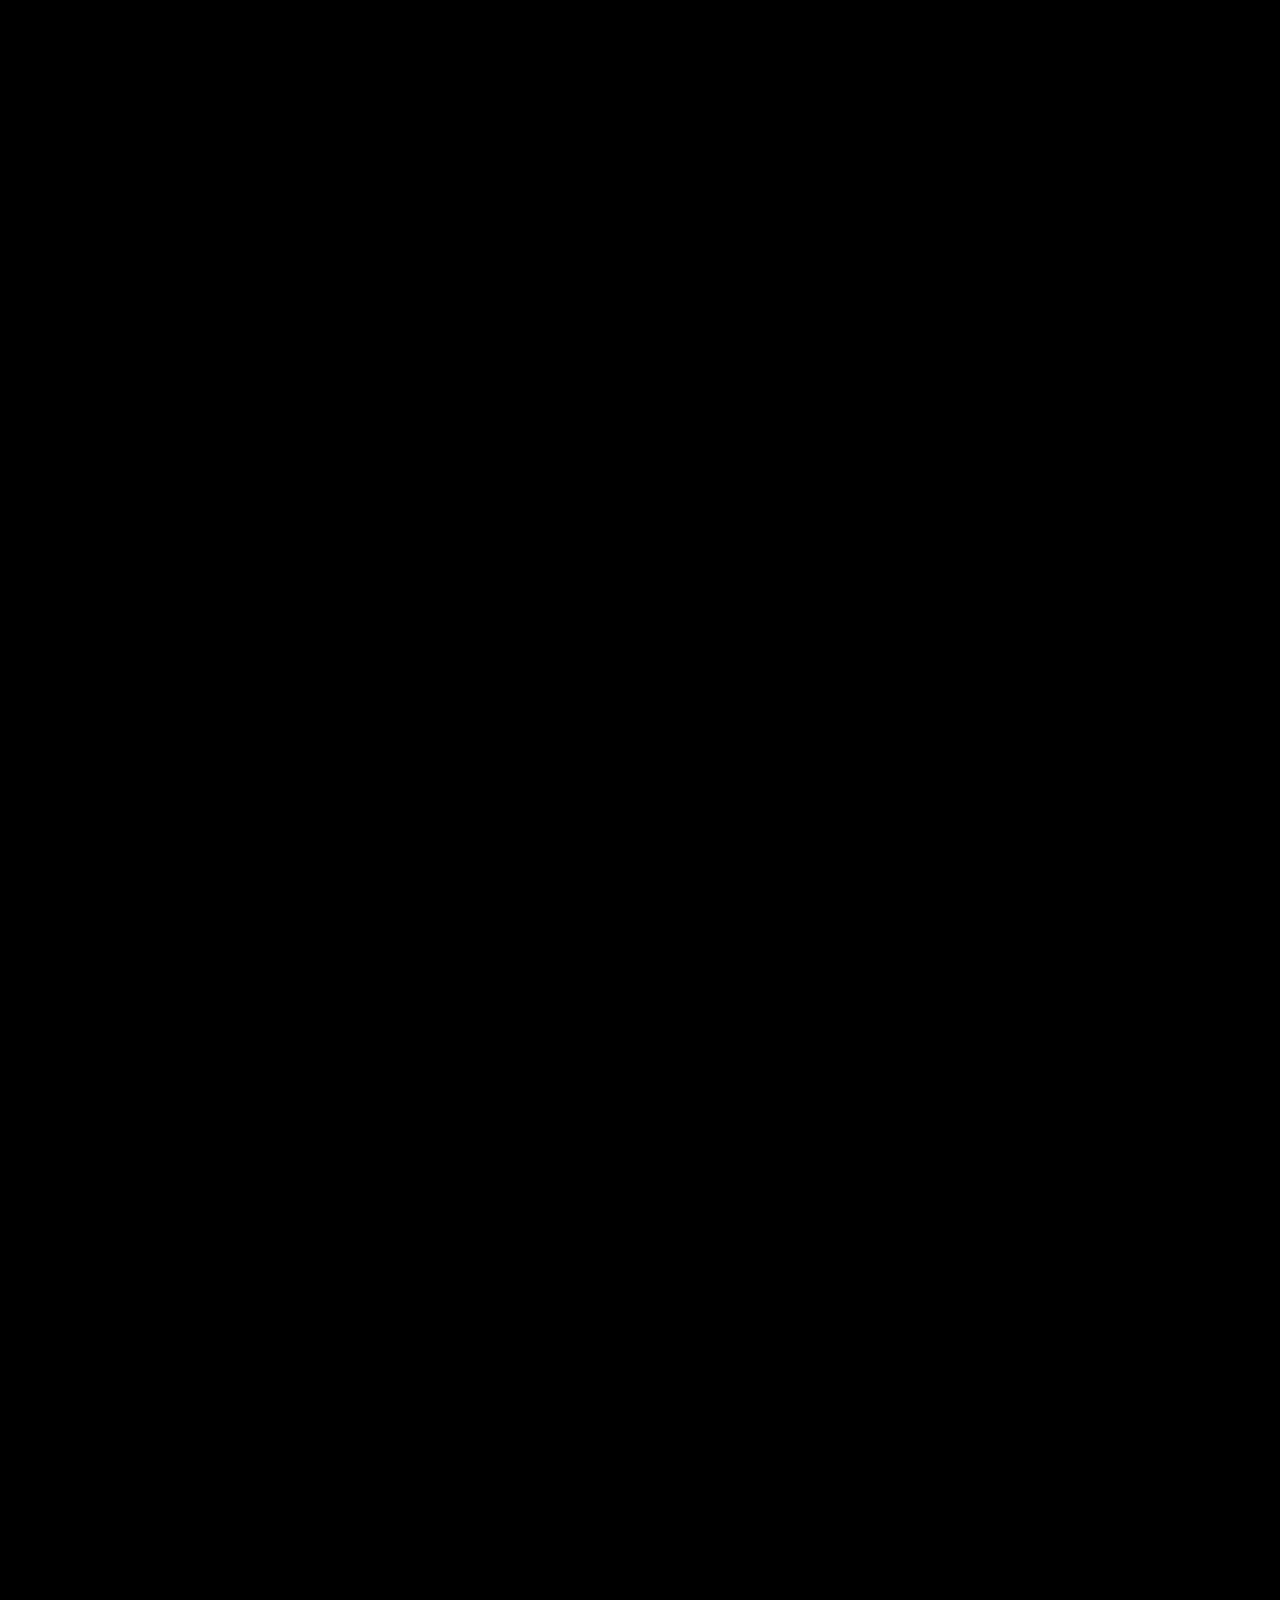
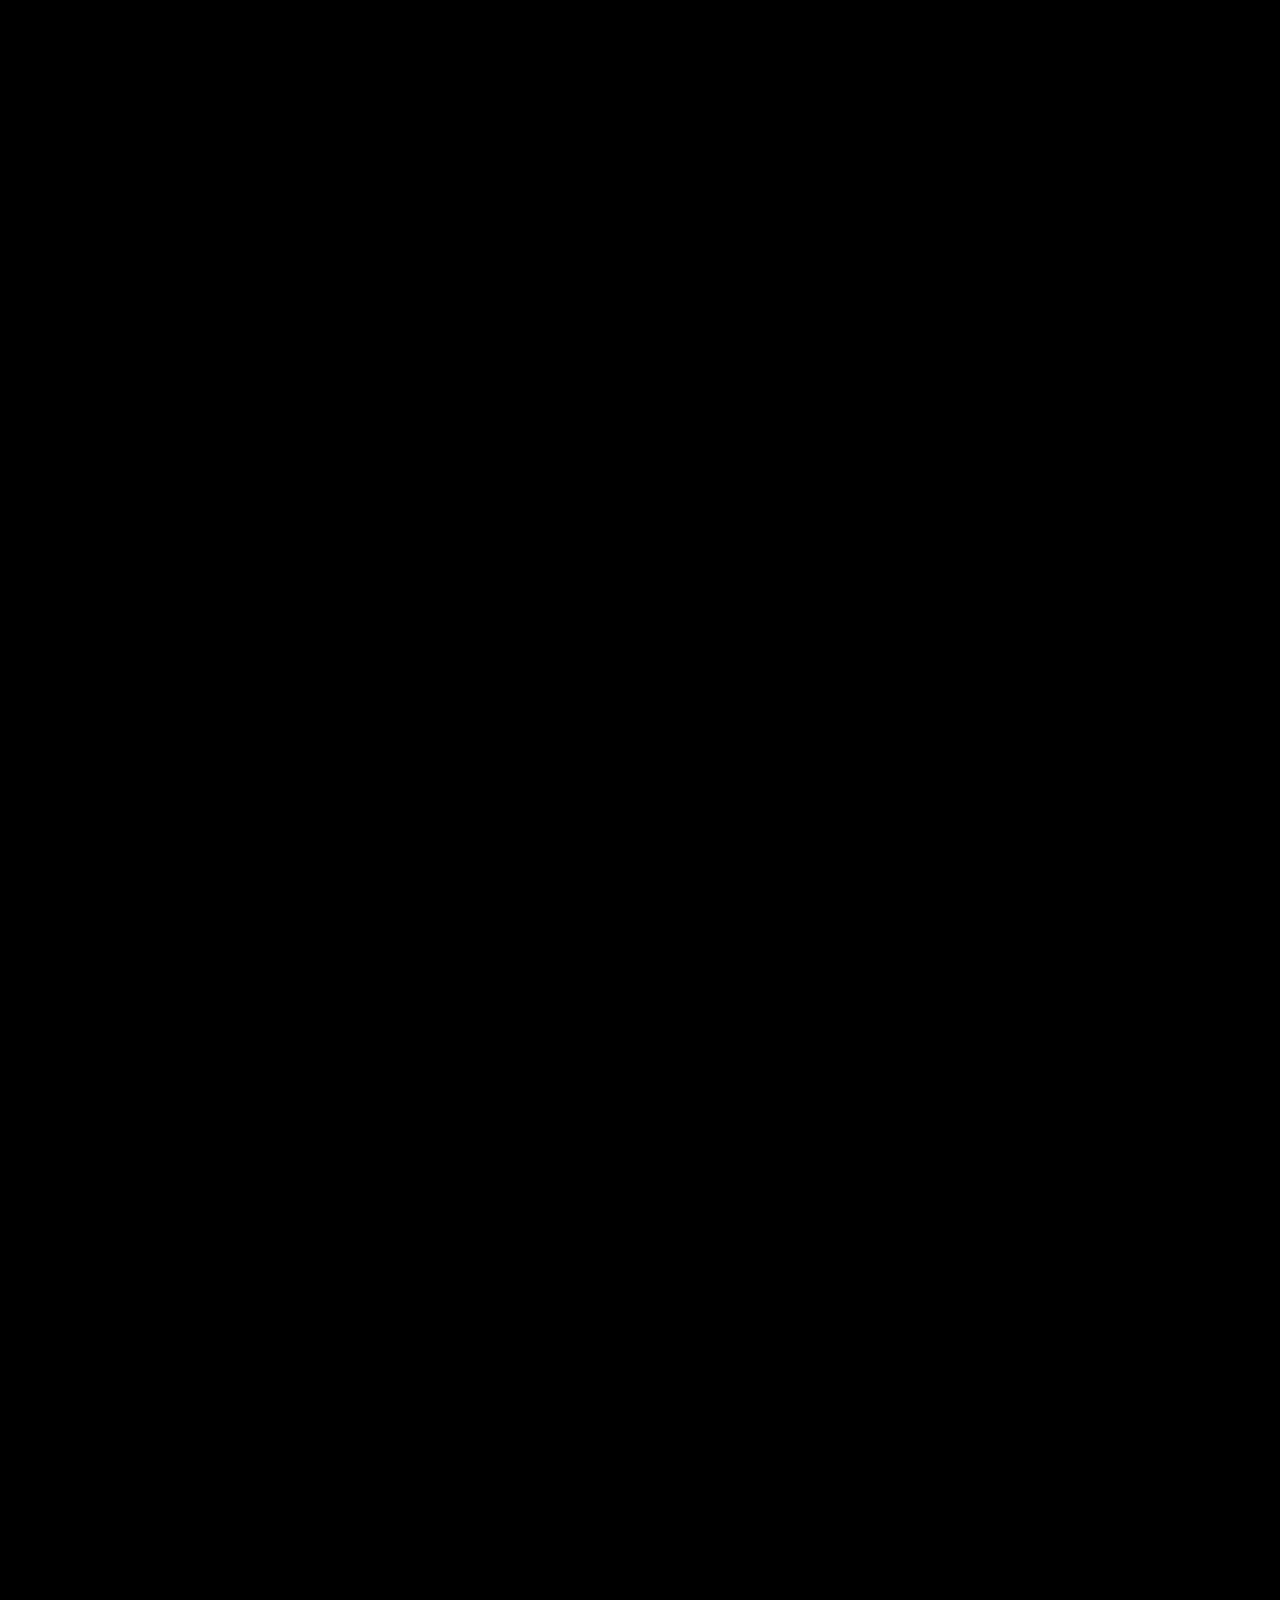
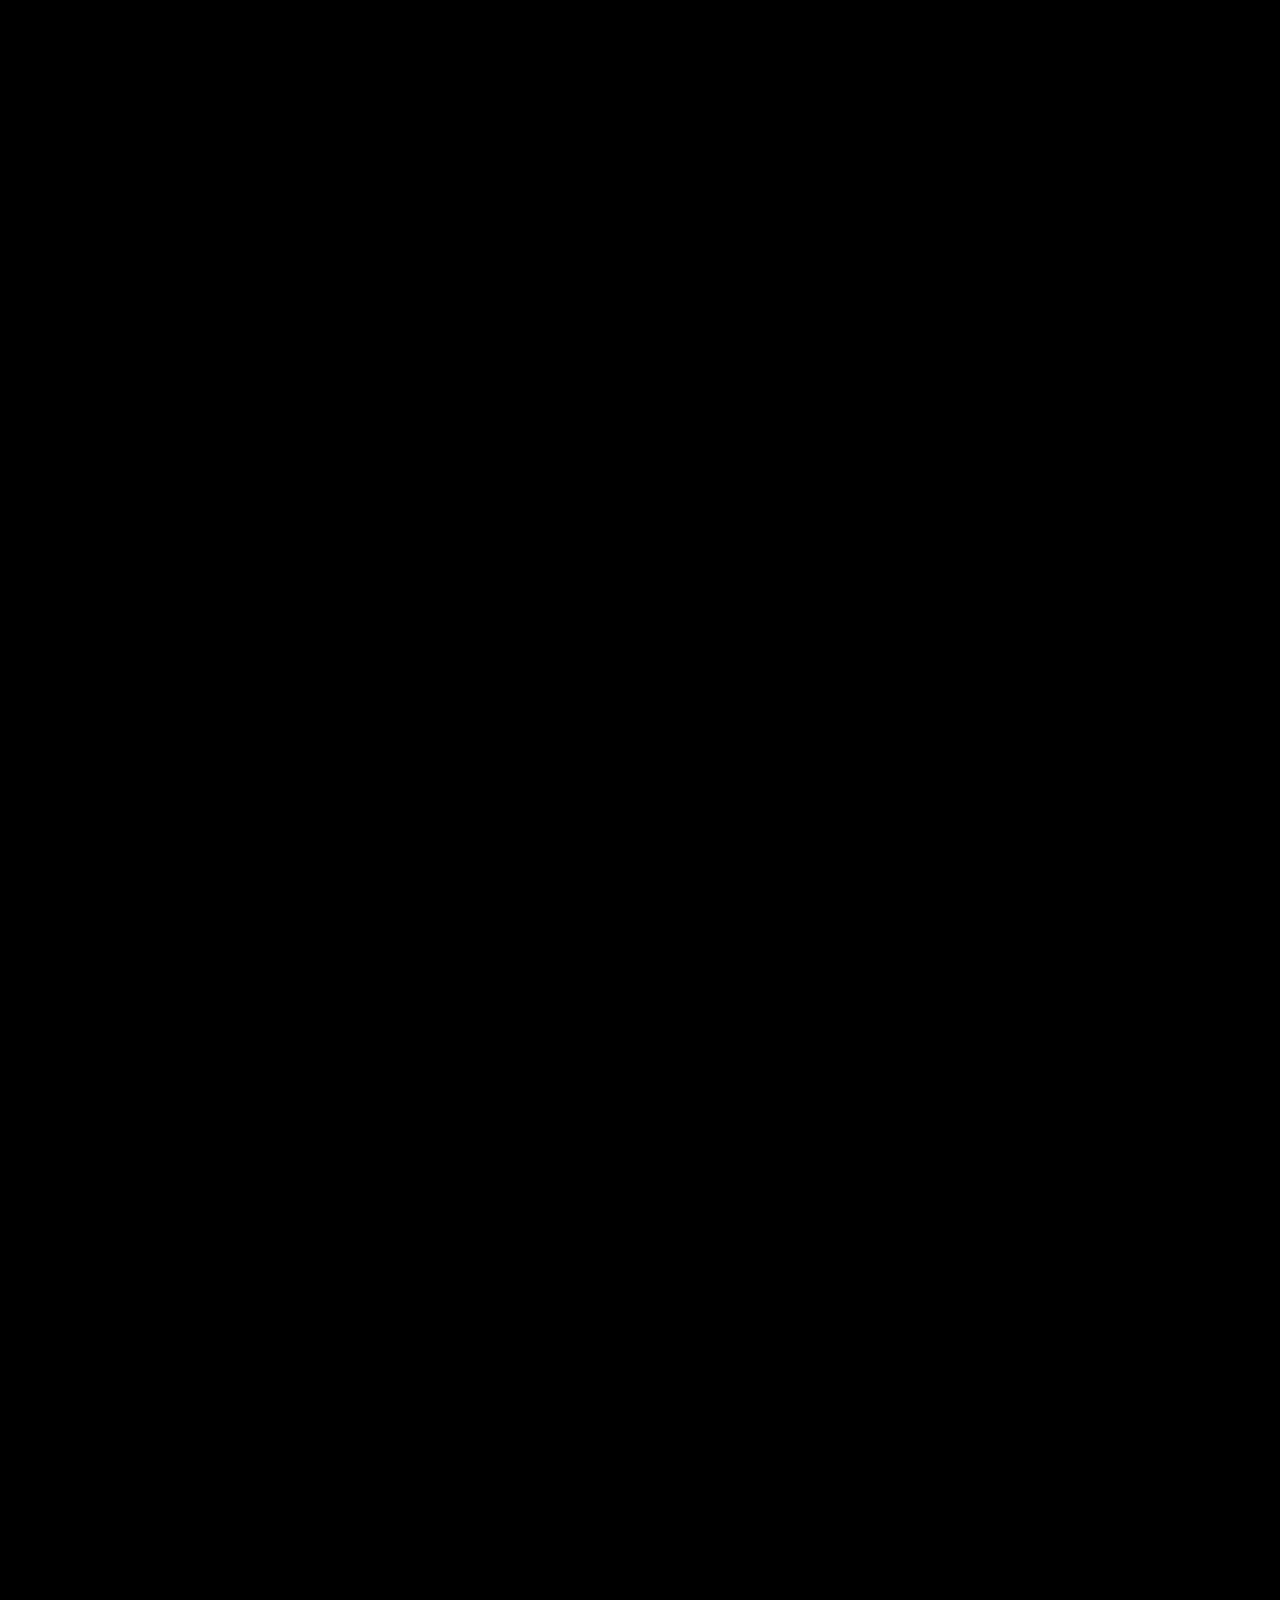
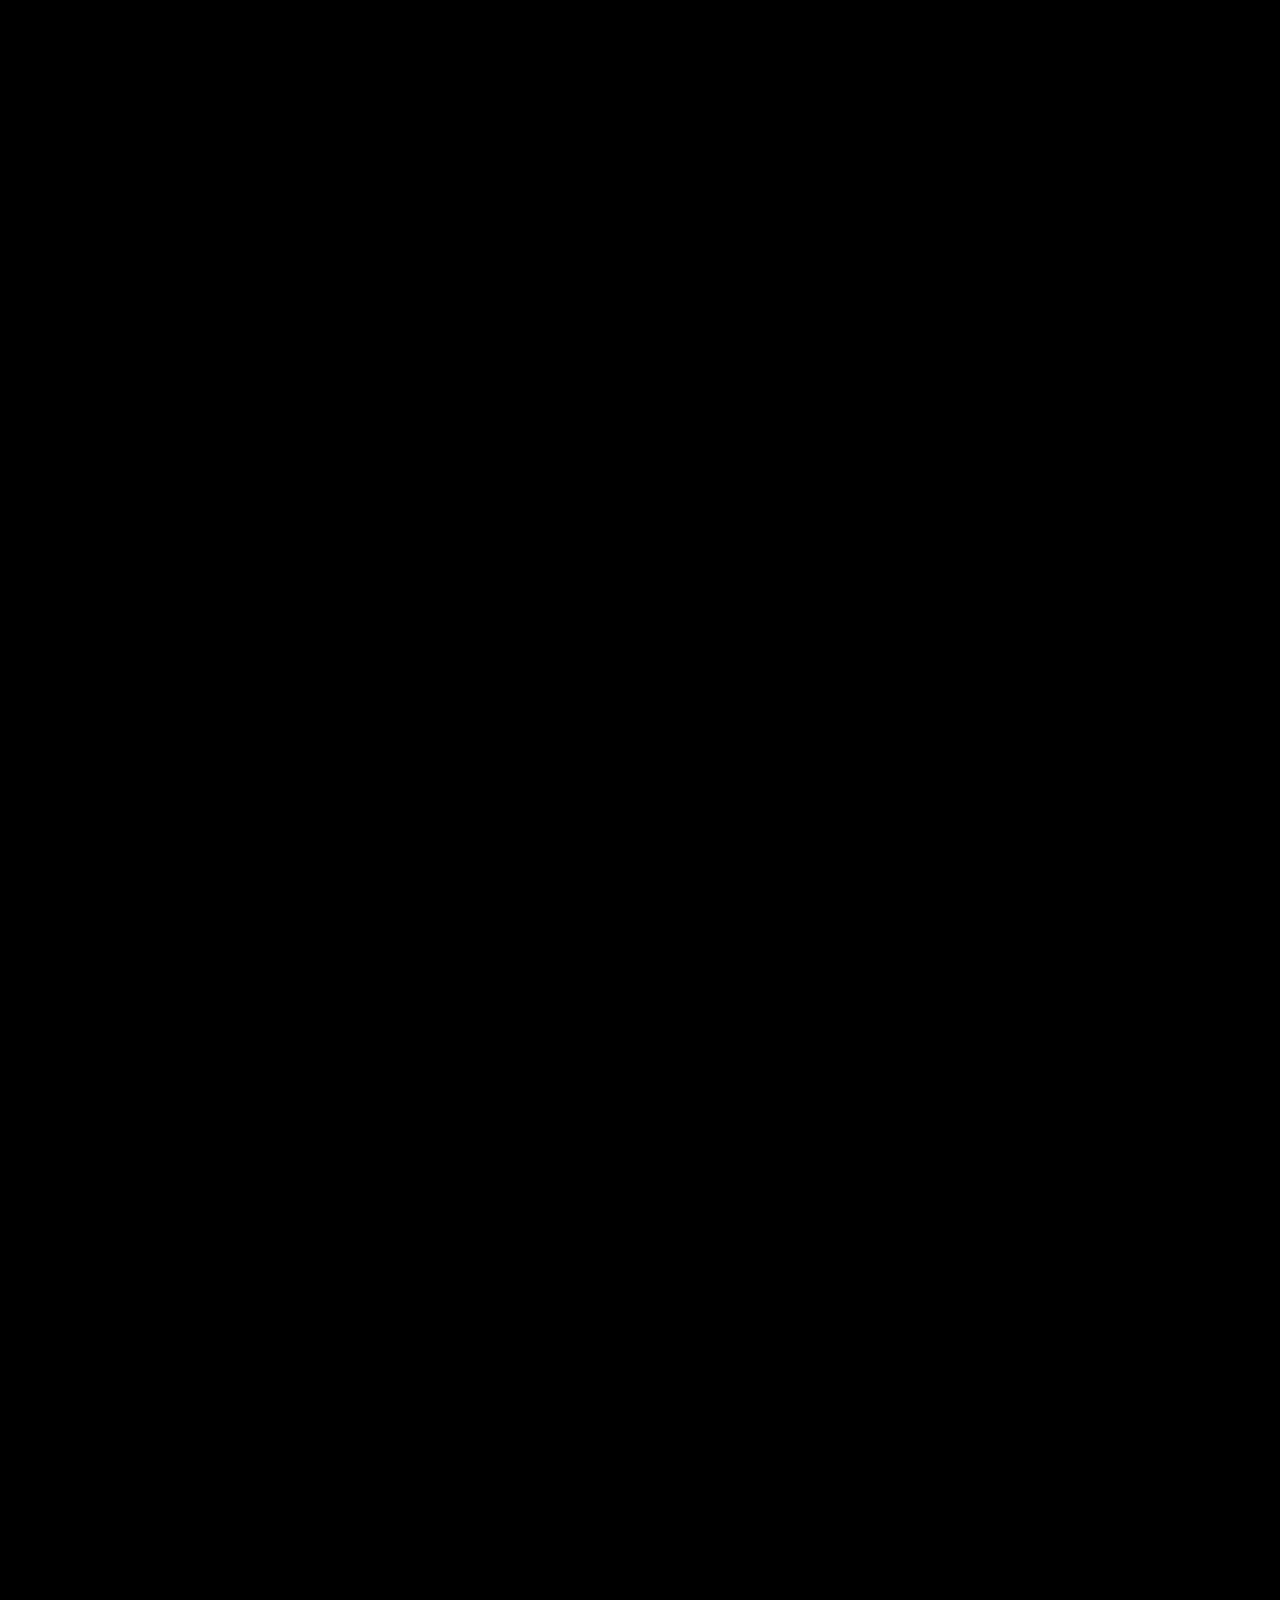
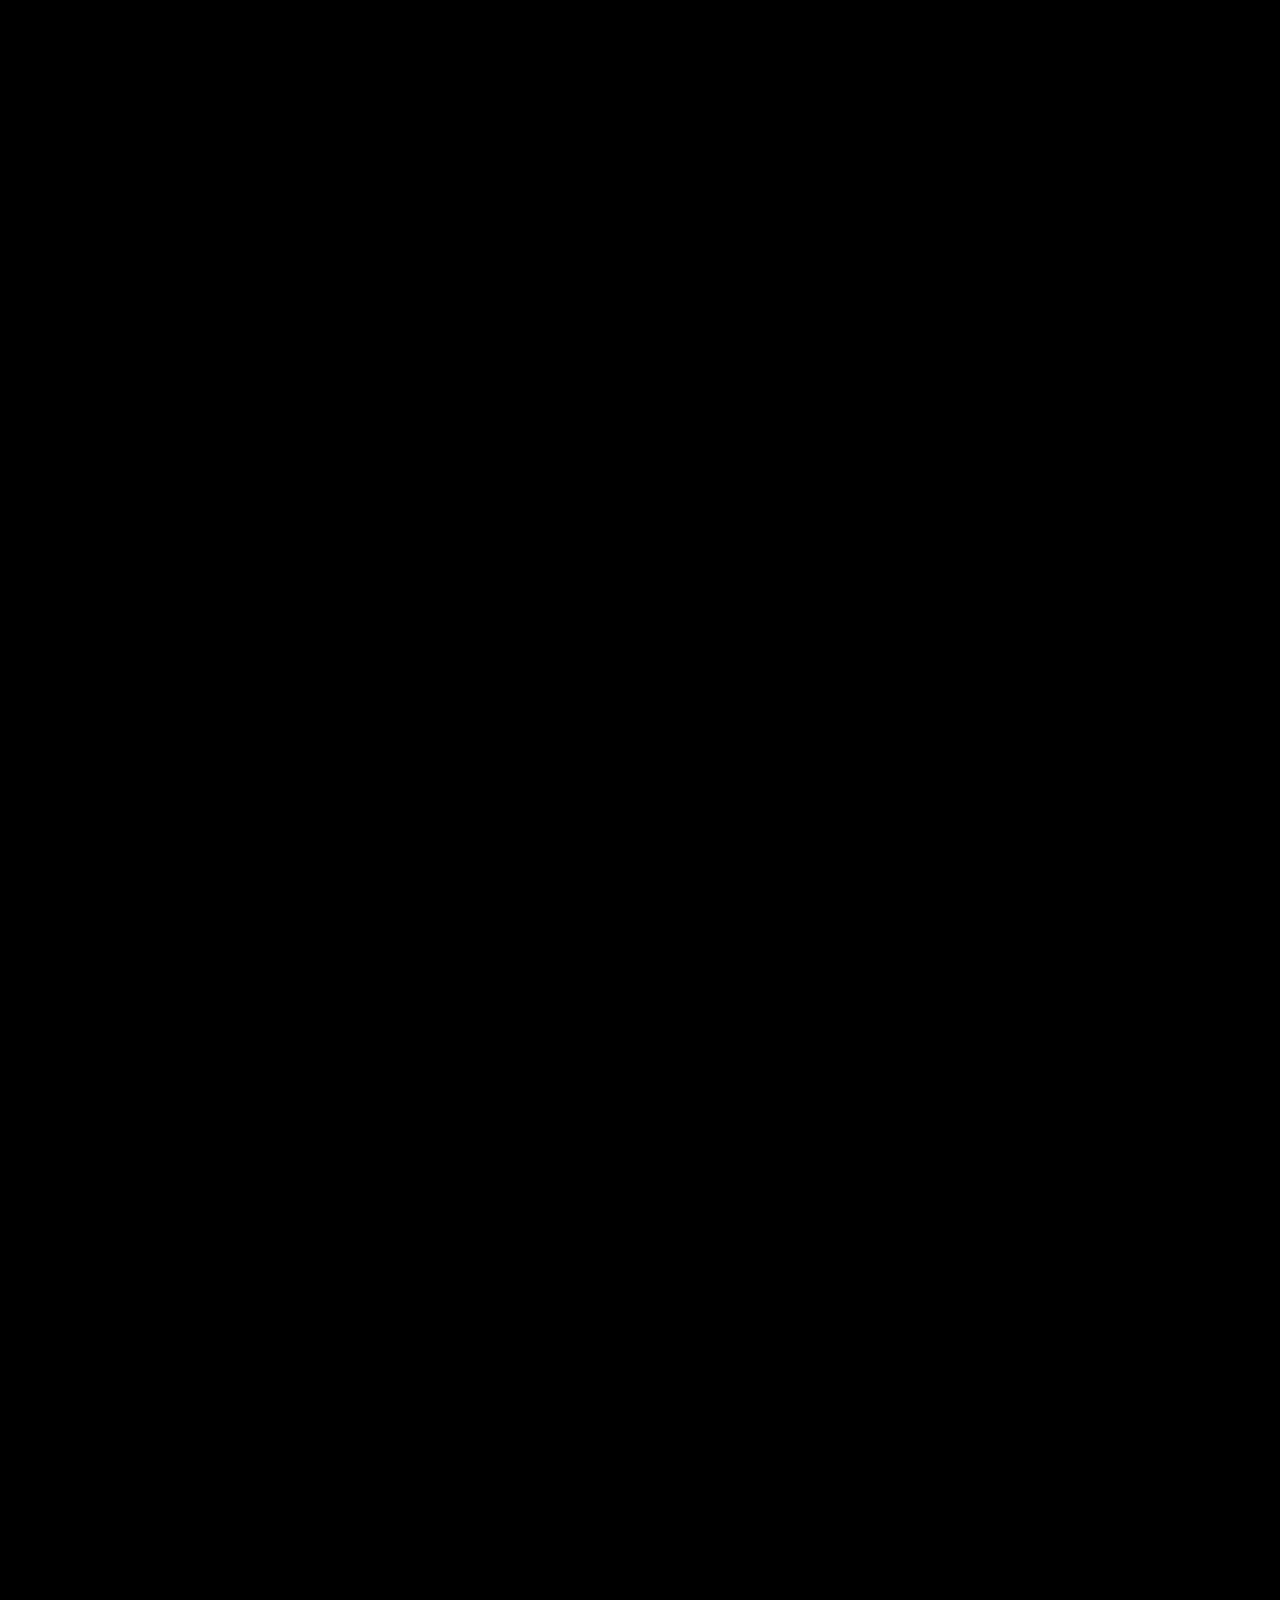
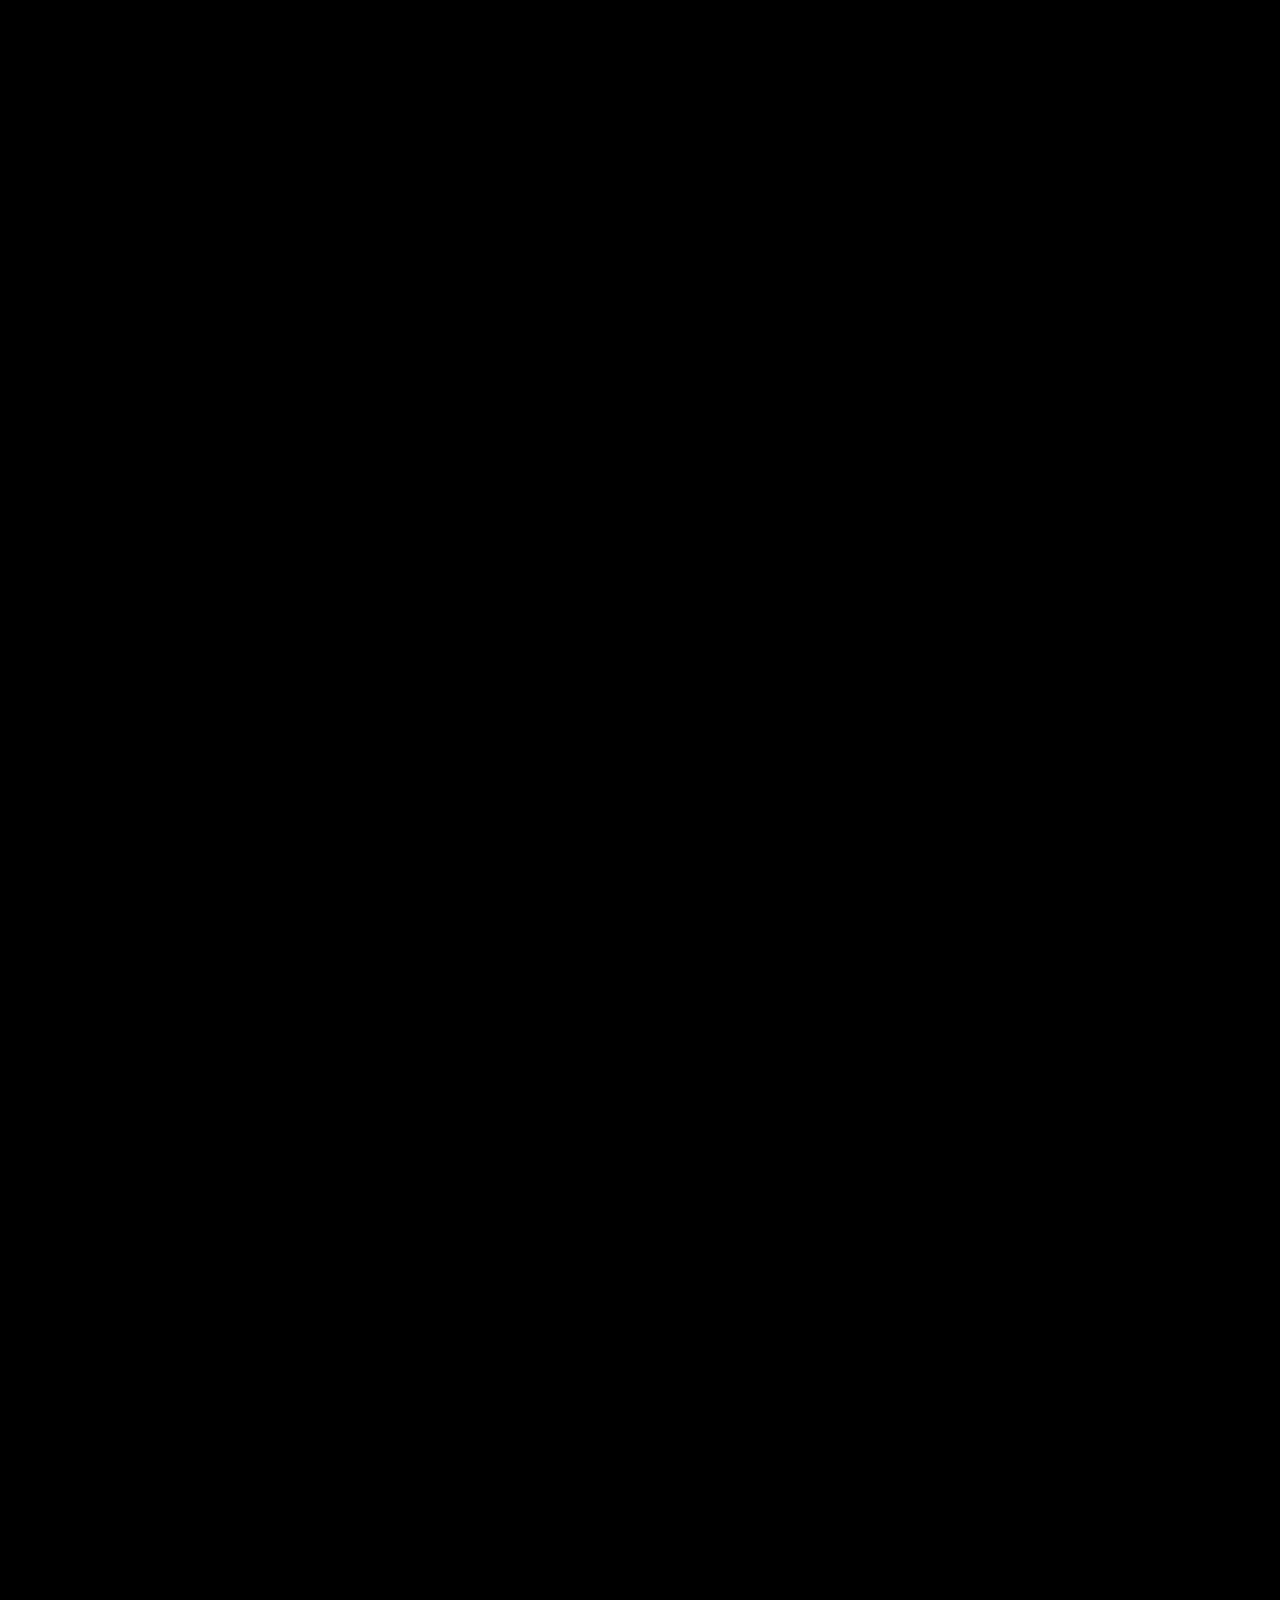
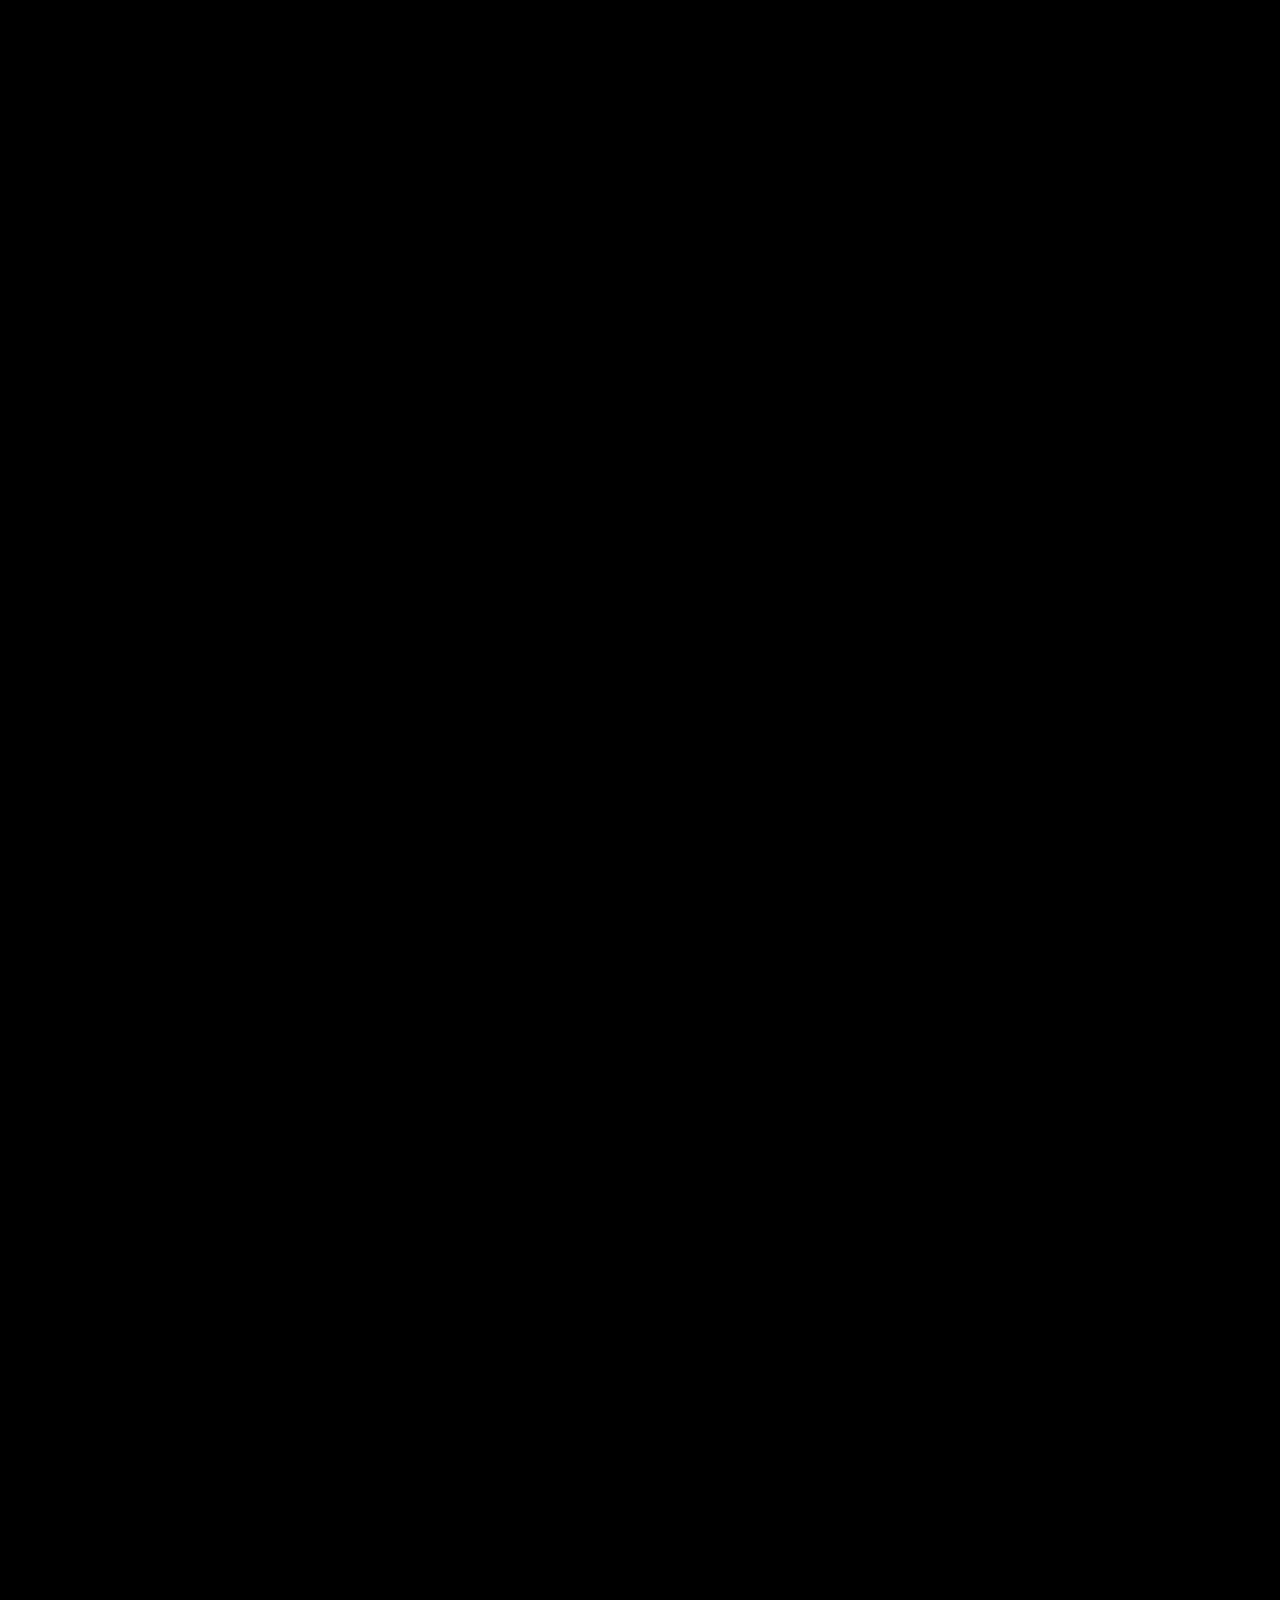
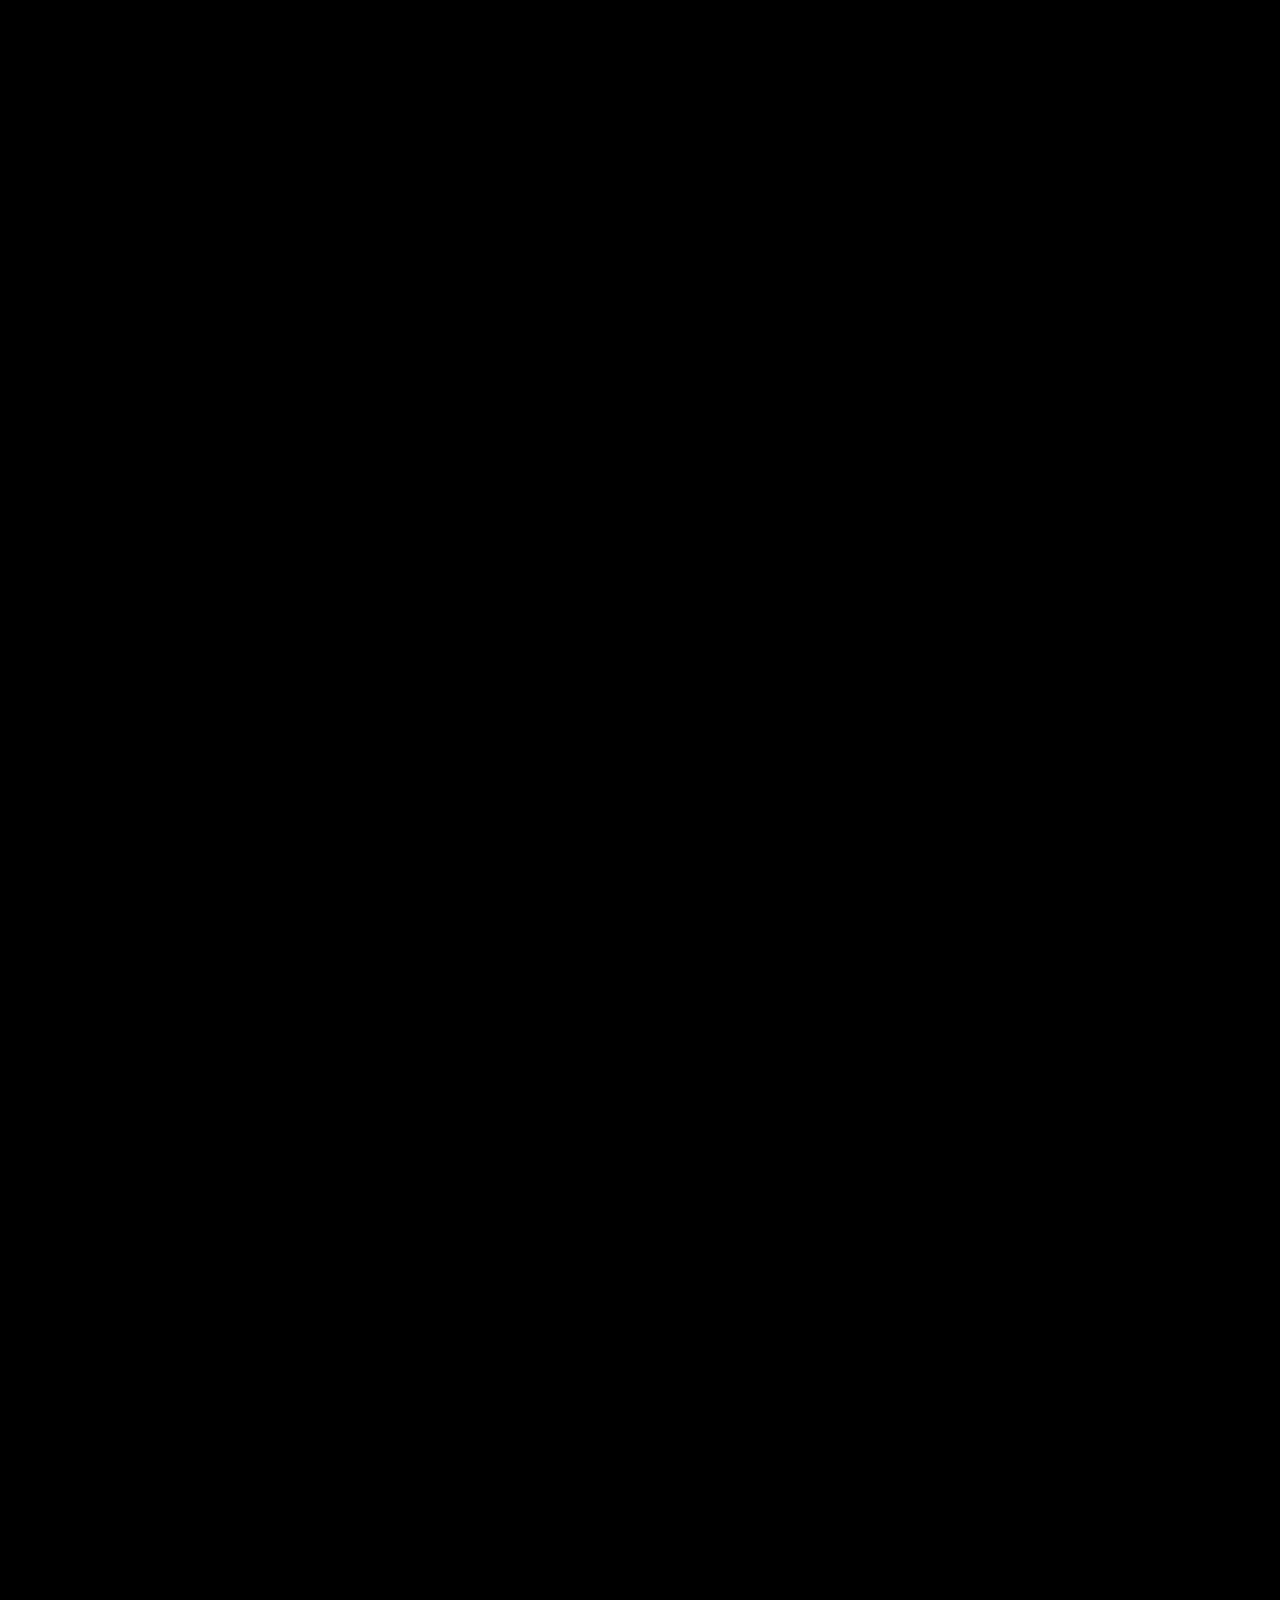
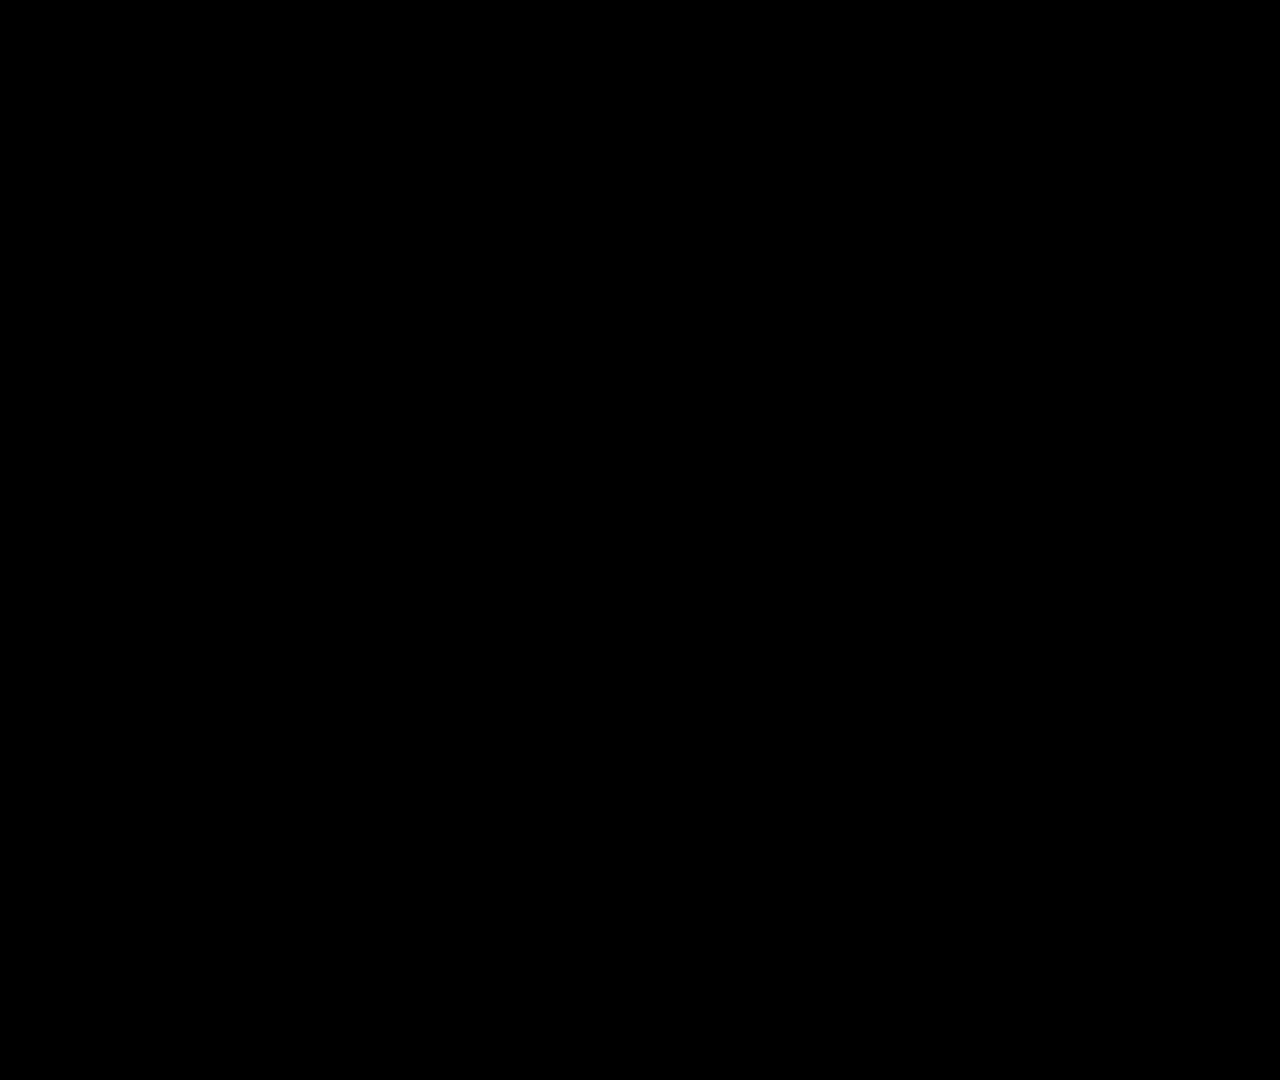
==== commit 0f57b797: "Add About sheet, Share button and links that open at a scene Share uses the phone's share sheet wher" ====
--- a/index.html
+++ b/index.html
@@ -34,18 +34,20 @@
 
 <header>
   <div>पञ्च तत्त्व &nbsp;·&nbsp; PANCHA TATTVA</div>
-  <div class="r"><a id="td">☀ TODAY</a><a id="auto">▶ JOURNEY</a><a id="dh">◉ DHYANA</a><a id="kn">❋ WISDOM</a><a id="cap">⤓ CAPTURE</a><a id="fs">⛶ FULL</a><a id="snd">♪ SOUND</a><a id="lg" title="Language · भाषा">हिन्दी</a></div>
+  <div class="r"><a id="td">☀ TODAY</a><a id="auto">▶ JOURNEY</a><a id="dh">◉ DHYANA</a><a id="kn">❋ WISDOM</a><a id="cap">⤓ CAPTURE</a><a id="fs">⛶ FULL</a><a id="snd">♪ SOUND</a><a id="ab" title="About">ⓘ<span> ABOUT</span></a><a id="lg" title="Language · भाषा">हिन्दी</a></div>
 </header>
 
 <nav id="nav"></nav>
 <div id="hint">SCROLL</div>
 <div id="dhy"><div id="ring"><div id="bj">ॐ</div></div><div id="btxt">BREATHE IN</div><div id="gd"></div></div>
 <button id="res">▶ RESUME JOURNEY</button>
+<button id="shr"></button>
 <button id="tod" title="Time of day (L)">◐ LIVE</button>
 <button id="jno">❋ WISDOM</button>
 <aside id="jn"><button id="jnx" aria-label="Hide the wisdom card" title="Hide (K)">×</button><div><small>FROM THE TEXTS</small><p id="jn0"></p></div><div><small>WORTH KNOWING</small><p id="jn1"></p></div><div><small>PRACTICE</small><p id="jn2"></p></div></aside>
 <div id="prb"></div>
 <section id="pr" aria-label="Today's practice"></section>
+<section id="abt" aria-label="About"></section>
 <div id="toast"></div>
 <div id="keys">MOVE · STIR &nbsp;&nbsp; CLICK · RIPPLE &nbsp;&nbsp; D · DHYANA &nbsp;&nbsp; K · WISDOM &nbsp;&nbsp; P · PRACTICE &nbsp;&nbsp; L · TIME OF DAY &nbsp;&nbsp; H · HIDE UI &nbsp;&nbsp; F · FULLSCREEN &nbsp;&nbsp; C · CAPTURE &nbsp;&nbsp; ← → · TRAVEL</div>
 
--- a/css/styles.css
+++ b/css/styles.css
@@ -123,7 +123,7 @@
 #pr{--pc:#f4d9a0;position:fixed;left:50%;top:50%;transform:translate(-50%,-47%);width:min(440px,90vw);max-height:90vh;overflow:auto;z-index:8;
   padding:30px 30px 24px;border-radius:22px;background:rgba(8,8,16,.74);border:1px solid color-mix(in srgb,var(--pc) 50%,transparent);
   backdrop-filter:blur(18px);opacity:0;pointer-events:none;transition:opacity .4s,transform .4s;text-align:center;display:grid;gap:12px;justify-items:center}
-body.pr #prb{opacity:1;pointer-events:auto}
+body.pr #prb,body.ab #prb{opacity:1;pointer-events:auto}
 body.pr #pr{opacity:1;pointer-events:auto;transform:translate(-50%,-50%)}
 #pr small{font-family:'Cinzel','Mukta',serif;font-size:9px;letter-spacing:.36em;color:var(--pc)}
 #pr h3{font-family:'Tiro Devanagari Sanskrit','Nirmala UI',serif;font-weight:400;font-size:64px;line-height:1.15;text-shadow:0 0 40px var(--pc)}
@@ -169,3 +169,25 @@
   html[lang=hi] :is(.count,.eq){font-size:14px}#lg{font-size:12px}}
 html[lang=hi] body{font-family:'Tiro Devanagari Hindi','Cormorant Garamond',Georgia,serif}
 header .r{align-items:baseline}
+/* share button and the About sheet */
+#shr{position:fixed;right:2.6vw;bottom:calc(3vh + 46px);z-index:5;padding:9px 14px;font-size:9px;letter-spacing:.24em;background:rgba(6,6,12,.42);
+  transition:opacity .6s,background .35s,color .35s}
+body.pure #shr,body.dhyana #shr,body.pr #shr,body.ab #shr,body.ab #res{opacity:0;pointer-events:none}
+#abt{position:fixed;left:50%;top:50%;transform:translate(-50%,-47%);width:min(480px,90vw);max-height:90vh;overflow:auto;z-index:8;
+  padding:30px 30px 24px;border-radius:22px;background:rgba(8,8,16,.8);border:1px solid color-mix(in srgb,var(--accent) 50%,transparent);
+  backdrop-filter:blur(18px);opacity:0;pointer-events:none;transition:opacity .4s,transform .4s;text-align:center;display:grid;gap:12px;justify-items:center}
+body.ab #abt{opacity:1;pointer-events:auto;transform:translate(-50%,-50%)}
+#abt small{font-family:'Cinzel','Mukta',serif;font-size:9px;letter-spacing:.36em;color:var(--accent)}
+#abt small.nt{color:rgba(255,255,255,.45);letter-spacing:.22em}
+#abt h3{font-family:'Tiro Devanagari Sanskrit','Nirmala UI',serif;font-weight:400;font-size:46px;line-height:1.2;text-shadow:0 0 40px var(--accent)}
+#abt .nm{font-family:'Cinzel','Mukta',serif;letter-spacing:.4em;font-size:13px;margin-bottom:4px}
+#abt p{font-size:16px;line-height:1.45;font-weight:300;color:rgba(255,255,255,.93)}
+#abt a{font-family:'Cinzel','Mukta',serif;font-size:10px;letter-spacing:.26em;color:rgba(255,255,255,.75);text-underline-offset:4px}
+#abs{background:var(--accent);color:#000;border-color:var(--accent);width:100%;margin-top:4px}
+#abx{position:absolute;top:8px;right:8px;padding:0;width:30px;height:30px;border-radius:50%;font-size:17px;letter-spacing:0;line-height:1;
+  border-color:rgba(255,255,255,.25);background:transparent;font-family:Georgia,serif}
+html[lang=hi] #shr{font-size:13px;letter-spacing:.04em}
+html[lang=hi] #abt small,html[lang=hi] #abt a{font-size:13px;letter-spacing:.04em}
+html[lang=hi] #abt p{line-height:1.65;font-size:15px;font-weight:400}
+@media(max-width:700px){#shr span,#ab span{display:none}#shr{padding:8px 13px;font-size:14px;letter-spacing:0}#ab{font-size:13px!important}
+  #abt{padding:26px 22px 20px}#abt p{font-size:15px}}
